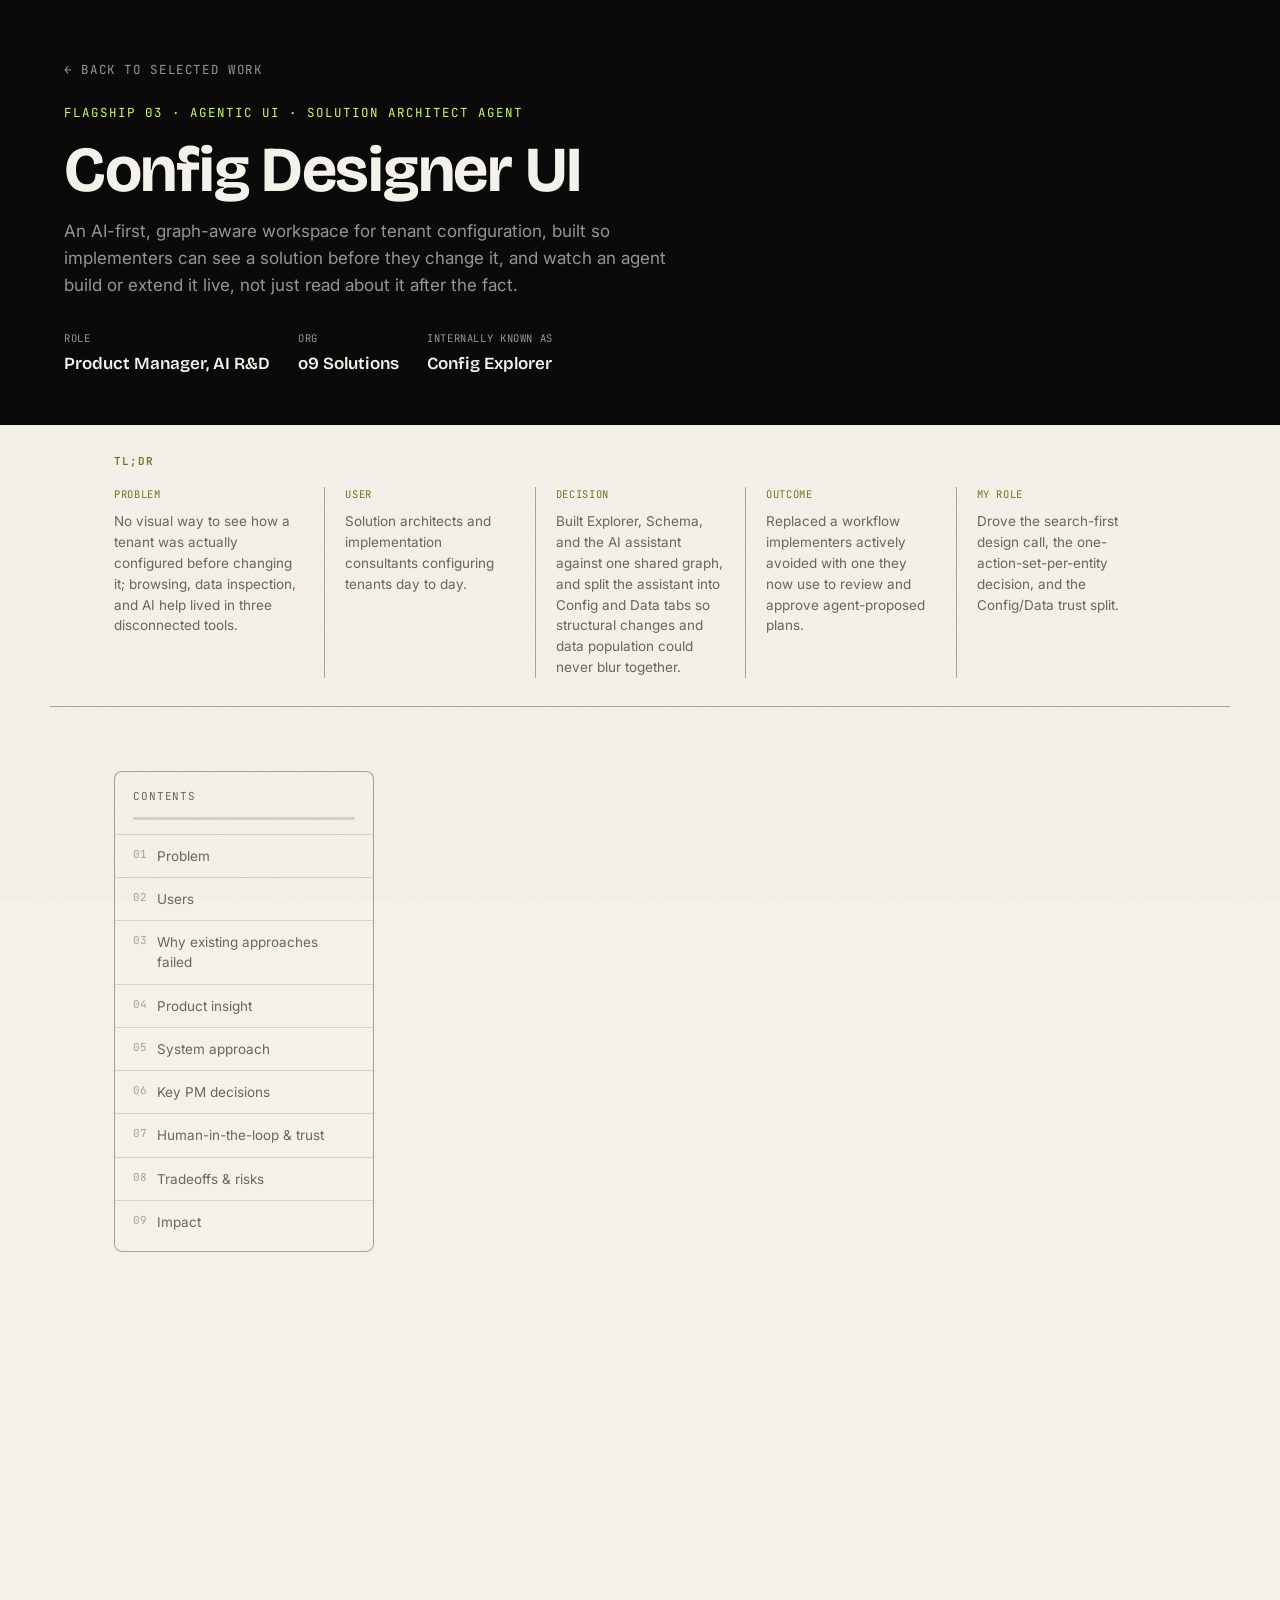
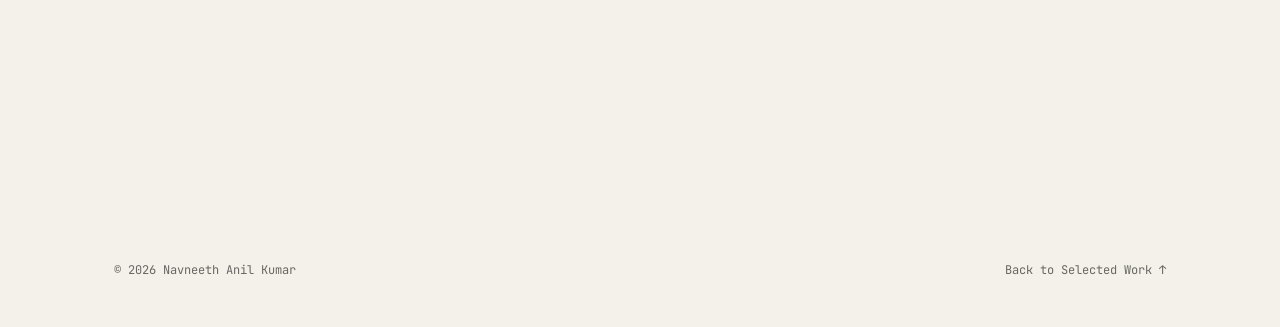
==== projects/config-designer-ui.html @ 221400c2 "Update website" ====
<!DOCTYPE html>
<html lang="en">
<head>
<meta charset="UTF-8" />
<meta name="viewport" content="width=device-width, initial-scale=1.0" />
<title>Config Designer UI — Case Study — Navneeth Anil Kumar</title>
<meta name="description" content="Case study: Config Designer UI (Config Explorer), o9 Solutions. An AI-first, graph-aware workspace for tenant configuration." />
<link rel="preconnect" href="https://fonts.googleapis.com">
<link rel="preconnect" href="https://fonts.gstatic.com" crossorigin>
<link href="https://fonts.googleapis.com/css2?family=Bricolage+Grotesque:opsz,wght@12..96,400;12..96,500;12..96,600;12..96,700;12..96,800&family=Inter:wght@400;500;600&family=JetBrains+Mono:wght@400;500&display=swap" rel="stylesheet">
<link rel="stylesheet" href="../styles.css?v=2" />
<link rel="stylesheet" href="case-study.css" />
</head>
<body>

<div class="grain"></div>
<div class="cursor-dot" id="cursorDot"></div>

<header class="doc-header">
  <div class="doc-header-inner">
    <a href="../index.html#projects" class="doc-back">&larr; Back to Selected Work</a>
    <p class="doc-eyebrow">Flagship 03 &middot; Agentic UI &middot; Solution Architect Agent</p>
    <h1 class="doc-title">Config Designer UI</h1>
    <p class="doc-subtitle">
      An AI-first, graph-aware workspace for tenant configuration, built so implementers can see a
      solution before they change it, and watch an agent build or extend it live, not just read
      about it after the fact.
    </p>
    <div class="doc-meta">
      <div><span>Role</span><strong>Product Manager, AI R&amp;D</strong></div>
      <div><span>Org</span><strong>o9 Solutions</strong></div>
      <div><span>Internally known as</span><strong>Config Explorer</strong></div>
    </div>
  </div>
</header>

<div class="doc-skim-wrap">
  <p class="doc-skim-label">TL;DR</p>
  <div class="doc-skim">
    <div class="doc-skim-item"><span>Problem</span><p>No visual way to see how a tenant was actually configured before changing it; browsing, data inspection, and AI help lived in three disconnected tools.</p></div>
    <div class="doc-skim-item"><span>User</span><p>Solution architects and implementation consultants configuring tenants day to day.</p></div>
    <div class="doc-skim-item"><span>Decision</span><p>Built Explorer, Schema, and the AI assistant against one shared graph, and split the assistant into Config and Data tabs so structural changes and data population could never blur together.</p></div>
    <div class="doc-skim-item"><span>Outcome</span><p>Replaced a workflow implementers actively avoided with one they now use to review and approve agent-proposed plans.</p></div>
    <div class="doc-skim-item"><span>My role</span><p>Drove the search-first design call, the one-action-set-per-entity decision, and the Config/Data trust split.</p></div>
  </div>
</div>

<div class="doc-layout">
  <aside class="doc-toc">
    <div class="doc-toc-head">Contents</div>
    <div class="doc-toc-progress"><div class="doc-toc-progress-bar"></div></div>
    <ol>
      <li><a href="#problem"><span class="doc-toc-num">01</span>Problem</a></li>
      <li><a href="#users"><span class="doc-toc-num">02</span>Users</a></li>
      <li><a href="#why-failed"><span class="doc-toc-num">03</span>Why existing approaches failed</a></li>
      <li><a href="#insight"><span class="doc-toc-num">04</span>Product insight</a></li>
      <li><a href="#system"><span class="doc-toc-num">05</span>System approach</a></li>
      <li><a href="#pm-decisions"><span class="doc-toc-num">06</span>Key PM decisions</a></li>
      <li><a href="#trust"><span class="doc-toc-num">07</span>Human-in-the-loop &amp; trust</a></li>
      <li><a href="#tradeoffs"><span class="doc-toc-num">08</span>Tradeoffs &amp; risks</a></li>
      <li><a href="#impact"><span class="doc-toc-num">09</span>Impact</a></li>
    </ol>
  </aside>

  <main class="doc-content">

    <section id="problem" class="doc-section reveal">
      <h2>Problem</h2>
      <p class="doc-dropcap">
        The legacy configuration UI was slow, click-heavy, and genuinely frustrating to use day to
        day, with no visual way to understand how a tenant was actually configured before changing
        it. Solution architects and implementation teams needed faster answers to basic questions:
        what entities already exist on this tenant, how are
        <span class="gloss" tabindex="0">dimensions<span class="gloss-tip">Categories used to slice and group data, e.g. product, location, or time.</span></span>
        and rules actually connected, and what data backs a given part of the model. Instead, they got
        a UI that made even those basic questions slow to answer.
      </p>
      <div class="doc-callout">
        <span class="doc-callout-label">Two jobs, one page</span>
        <p>Explore and understand an existing tenant configuration, or use agentic AI to extend it
          or seed a new solution path, without ever losing the configuration context you started from.</p>
      </div>
    </section>

    <section id="users" class="doc-section reveal">
      <h2>Users</h2>
      <p>
        Solution architects and implementation consultants who configure tenants day to day are the
        core users, alongside internal model builders and pre-sales teams seeding greenfield demo
        solutions. All of them were previously served by separate tools for browsing config,
        inspecting data, and prompting an AI assistant, with no shared context between the three.
      </p>
    </section>

    <section id="why-failed" class="doc-section reveal">
      <h2>Why existing approaches failed</h2>
      <p>
        Getting an answer meant piecing it together across separate tools: one screen to browse
        config, another to inspect the data behind it, and a completely disconnected chat interface
        if you wanted AI help, which meant re-describing by hand whatever you'd just found. None of
        those tools shared a data model, so nothing carried over between them, and every question
        about "how is this tenant actually set up" started from zero.
      </p>
    </section>

    <section id="insight" class="doc-section reveal">
      <h2>Product insight</h2>
      <p>
        Exploration and action don't need to be separate systems. The same graph that explains a
        tenant to a human is the same graph an agent needs in order to act on it, so instead of
        bolting an AI assistant onto an existing browsing UI, both were built against one shared
        graph-aware surface. Understanding a tenant and extending it became one continuous flow
        instead of two disconnected tools joined by copy-paste.
      </p>
    </section>

    <section id="system" class="doc-section reveal">
      <h2>System approach</h2>
      <h3>Explorer and Schema, one graph</h3>
      <p>
        The page splits into an <strong>Explorer</strong>, search-first, grouped by category, and a
        <strong>Schema</strong> view that renders the same information visually: a tenant config map
        with relationship lines instead of a flat list. Selecting anything in one updates the other,
        and drilling into any entity scopes the view down to it without losing the path back to the
        broader map.
      </p>
      <div class="doc-figure">
        <img src="../assets/config-explorer-2.png" alt="Config Explorer schema view showing a tenant's Dimensions, Plans, Graph Plans, Workspaces, and Computation entities as a connected graph." />
        <div class="doc-figure-caption">Schema view &mdash; a tenant's configuration as a connected graph, not a flat list.</div>
      </div>
      <h3>One action set, every node</h3>
      <p>
        Every entity in the graph exposes the same three actions, regardless of entity type:
        <strong>Traverse to</strong>, pivot to related entities without losing context;
        <strong>Add to Chat</strong>, hand the entity to the AI assistant as structured context; and
        <strong>View Data</strong>, inspect what backs the entity without leaving the page. The same
        action set scales to a multi-selection, so comparing several entities doesn't require a
        separate, heavier workflow.
      </p>
      <div class="doc-figure">
        <img src="../assets/config-explorer-3.png" alt="Config Explorer drilled into the Item dimension, showing its hierarchical attributes and relationships without losing the path back to Schema." />
        <div class="doc-figure-caption">Drilling into an entity, Item here, scopes the view without losing the path back to the broader map.</div>
      </div>
      <h3>Two assistants, one panel</h3>
      <div class="doc-metric-grid">
        <div class="doc-metric">
          <h4>Config tab</h4>
          <p>The o9 Solution Architect: designs, builds, and extends model structure, grounded in
            whatever entities were passed in via Add to Chat.</p>
        </div>
        <div class="doc-metric">
          <h4>Data tab</h4>
          <p>The o9 EKG Data Populator: populates data into an already-defined model, kept
            explicitly separate from structural changes.</p>
        </div>
      </div>
      <h3>Live, on the same canvas</h3>
      <p>
        As the assistant works, whatever it builds or proposes shows up as a live preview directly on
        the Explorer and Schema canvas the configurator is already looking at, not as a wall of text
        in a chat transcript they'd have to cross-reference by hand. The goal was a workspace that
        stays highly visual and easy to read even while an agent is actively changing it underneath,
        so a configurator can watch a build happen instead of waiting for a summary of it afterward.
      </p>
      <div class="doc-figure">
        <img src="../assets/config-explorer-1.png" alt="Config Explorer with the o9 Solution Architect panel open alongside the Item drill-down, showing contextual suggestions and an Ask o9 AI input." />
        <div class="doc-figure-caption">The o9 Solution Architect panel, open alongside whatever the configurator is already looking at, with contextual suggestions for what to build next.</div>
      </div>
    </section>

    <section id="pm-decisions" class="doc-section reveal">
      <h2>Key PM decisions</h2>
      <ul>
        <li><strong>Search-first, not browse-first.</strong> Implementers usually know roughly what they're looking for, so search is the default entry point and browsing the category tree is the fallback, not the other way around.</li>
        <li><strong>One identical action set across every entity type, deliberately not customized per type.</strong> A configurator has to learn the interaction model exactly once, then it holds everywhere, which matters more at scale than a slightly more tailored menu per entity.</li>
        <li><strong>A hard split between the Config and Data assistant tabs.</strong> Structural changes and data population are different classes of risk, so they're never allowed to share one ambiguous chat thread where it's unclear which kind of change a prompt is about to make.</li>
      </ul>
    </section>

    <section id="trust" class="doc-section reveal">
      <h2>Human-in-the-loop &amp; trust</h2>
      <p>
        Add to Chat inserts a visible, editable token into the composer rather than silently
        attaching context behind the scenes, so a user can see and correct exactly what the
        assistant is about to reason over before sending anything. View Data exists specifically so a
        user can verify what's actually behind an entity before deciding to act on it, rather than
        trusting a label alone.
      </p>
      <p>
        Empty states are treated as a trust question, not a cosmetic one: if a selected graph or
        entity has no data or no relationships to show, the page says so explicitly rather than
        rendering a blank canvas a user might mistake for a loading or broken state.
      </p>
    </section>

    <section id="tradeoffs" class="doc-section reveal">
      <h2>Tradeoffs &amp; risks</h2>
      <p>
        Multi-select on graph nodes currently lives behind a right-click context menu, which is
        discoverable for power users but easy to miss for a first-time configurator, and remains an
        open product question rather than a settled one: whether it needs a more obvious primary
        affordance. Similarly, an empty "View Data" result for a technically valid graph pair can
        still read as ambiguous to a new user, since "no rows" and "something's wrong" look similar
        at a glance, an area still being refined rather than fully solved.
      </p>
    </section>

    <section id="impact" class="doc-section reveal">
      <h2>Impact</h2>
      <p>
        Config Designer UI runs on the Solution Architect agent built as part of
        <strong>Config Model Extension</strong>, so the same reasoning that plans a build is what
        drives what the UI shows and explains. That replaces a workflow implementers actively
        avoided with one that's fast, transparent, and self-explanatory, and it doubles as a review
        surface for checking an agent-proposed plan before committing it to a tenant.
      </p>
    </section>

  </main>
</div>

<footer class="footer" style="max-width:1180px;margin:0 auto;padding:32px clamp(24px,5vw,72px) 48px;display:flex;justify-content:space-between;font-family:var(--mono);font-size:12px;color:var(--muted);">
  <p>&copy; 2026 Navneeth Anil Kumar</p>
  <a href="../index.html#projects">Back to Selected Work &uarr;</a>
</footer>

<script src="case-study.js?v=3"></script>
</body>
</html>
---- styles.css ----
/* ============ Tokens ============ */
:root{
  --ink: #111110;
  --paper: #f3f1ea;
  --paper-2: #eae7dc;
  --line: rgba(17,17,16,0.14);
  --line-strong: rgba(17,17,16,0.35);
  --muted: rgba(17,17,16,0.62);

  --void: #0a0a0a;
  --void-2: #161615;
  --void-text: #f5f3ec;
  --void-muted: rgba(245,243,236,0.6);
  --void-line: rgba(245,243,236,0.14);

  --accent: #cbff4d;
  --accent-dark: #6b7a1f;

  --display: "Bricolage Grotesque", "Helvetica Neue", Arial, sans-serif;
  --serif: var(--display);
  --sans: "Inter", "Helvetica Neue", Arial, sans-serif;
  --mono: "JetBrains Mono", ui-monospace, monospace;
  --maxw: 1180px;
  --pad: clamp(24px, 5vw, 72px);
}

*{ box-sizing:border-box; }
html{ scroll-behavior:smooth; }

body{
  margin:0;
  background:var(--paper);
  color:var(--ink);
  font-family:var(--sans);
  font-size:16px;
  line-height:1.5;
  -webkit-font-smoothing:antialiased;
  cursor:default;
  overflow-x:hidden;
}

img{ max-width:100%; display:block; }
a{ color:inherit; text-decoration:none; }
ul{ list-style:none; margin:0; padding:0; }
h1,h2,h3,h4{ margin:0; font-family:var(--display); font-weight:700; letter-spacing:-0.02em; }
p{ margin:0; }
em{ font-style:italic; }

/* ============ Texture ============ */
.grain{
  position:fixed; inset:0; z-index:999; pointer-events:none;
  opacity:0.05; mix-blend-mode:multiply;
  background-image:url("data:image/svg+xml;utf8,<svg xmlns='http://www.w3.org/2000/svg' width='120' height='120'><filter id='n'><feTurbulence type='fractalNoise' baseFrequency='0.9' numOctaves='2' stitchTiles='stitch'/></filter><rect width='100%25' height='100%25' filter='url(%23n)'/></svg>");
}

.cursor-dot{
  position:fixed; top:0; left:0; width:10px; height:10px; border-radius:50%;
  background:var(--ink); pointer-events:none; z-index:1000;
  transform:translate(-50%,-50%);
  transition:width .18s ease, height .18s ease, background .18s ease, opacity .18s ease;
  opacity:0;
}
.cursor-dot.active{ opacity:1; }
.cursor-dot.hover{ width:44px; height:44px; background:transparent; border:1.5px solid var(--ink); }

.scroll-progress{
  position:fixed; top:0; left:0; height:3px; background:var(--ink); z-index:998; width:0%;
  transition:width .08s linear;
}

@media (hover:none){ .cursor-dot{ display:none; } }

/* ============ Nav ============ */
.nav-wrap{
  position:sticky; top:0; z-index:100;
  background:rgba(10,10,10,0.72);
  backdrop-filter:blur(14px);
  border-bottom:1px solid var(--void-line);
}
.nav{
  max-width:var(--maxw); margin:0 auto; padding:18px var(--pad);
  display:flex; align-items:center; justify-content:space-between;
}
.nav-mark{
  font-family:var(--mono); font-weight:500; font-size:15px; letter-spacing:0.12em;
  color:var(--void-text);
}
.nav-links{ display:flex; gap:36px; }
.nav-links a{
  font-size:13px; letter-spacing:0.04em; text-transform:uppercase;
  display:flex; align-items:center; gap:8px;
  position:relative; padding:4px 0;
  color:var(--void-text);
}
.nav-links .idx{ font-family:var(--mono); color:var(--void-muted); font-size:11px; }
.nav-links a::after{
  content:""; position:absolute; left:0; bottom:0; width:0; height:1px; background:var(--accent);
  transition:width .25s ease;
}
.nav-links a:hover::after{ width:100%; }

.nav-toggle{
  display:none; flex-direction:column; gap:5px; background:none; border:none; cursor:pointer;
  padding:6px; position:relative; z-index:110;
}
.nav-toggle span{
  width:22px; height:2px; background:var(--void-text); display:block;
  transition:transform .3s cubic-bezier(.16,1,.3,1), opacity .2s ease;
}
.nav-toggle[aria-expanded="true"] span:nth-child(1){ transform:translateY(7px) rotate(45deg); }
.nav-toggle[aria-expanded="true"] span:nth-child(2){ opacity:0; }
.nav-toggle[aria-expanded="true"] span:nth-child(3){ transform:translateY(-7px) rotate(-45deg); }

/* ============ Hero ============ */
.hero-wrap{ background:var(--void); }
.hero{
  position:relative; max-width:var(--maxw); margin:0 auto;
  padding:96px var(--pad) 80px;
  min-height:92vh;
  display:grid; grid-template-columns:1.4fr 0.8fr; align-items:center; gap:40px;
  overflow:hidden;
  color:var(--void-text);
}
.hero-bg-text{
  position:absolute; top:-4vw; left:50%; transform:translateX(-50%);
  font-family:var(--display); font-size:min(24vw,340px); font-weight:800;
  color:transparent; -webkit-text-stroke:1px var(--void-line);
  white-space:nowrap; z-index:0; pointer-events:none; user-select:none;
}
.hero-inner{ position:relative; z-index:1; }
.eyebrow{
  display:flex; align-items:center; gap:10px;
  font-family:var(--mono); font-size:13px; letter-spacing:0.05em;
  text-transform:uppercase; color:var(--void-muted); margin-bottom:28px;
}
.eyebrow .dot{ width:7px; height:7px; border-radius:50%; background:var(--accent); animation:pulse 2s ease-in-out infinite; }
@keyframes pulse{ 0%,100%{ opacity:1; } 50%{ opacity:0.25; } }

.hero-name{
  font-size:clamp(56px, 9.5vw, 152px); line-height:0.92; font-weight:800; letter-spacing:-0.03em;
}
.hero-name.reveal{ opacity:1; transform:none; filter:none; transition:none; }
.hero-name .line{
  display:inline-block; opacity:0; transform:translateY(48px);
  transition:opacity .8s cubic-bezier(.16,1,.3,1), transform .8s cubic-bezier(.16,1,.3,1);
}
.hero-name.in .line{ opacity:1; transform:translateY(0); }
.hero-name .line.outline{ transition-delay:.14s; }
.hero-name .outline{
  color:transparent; -webkit-text-stroke:1.5px var(--accent);
  font-style:normal; font-weight:700;
}
.hero-position{
  max-width:560px; margin-top:28px; font-size:22px; line-height:1.4; font-weight:600;
  color:var(--void-text); font-family:var(--display);
}
.hero-position strong{ color:var(--accent); font-weight:800; }
.hero-meta{
  max-width:520px; margin-top:14px; font-size:14px; font-family:var(--mono);
  color:var(--void-muted); letter-spacing:0.01em;
}
.hero-sub{
  max-width:520px; margin-top:20px; font-size:17px; line-height:1.6; color:var(--void-muted);
}
.hero-actions{ display:flex; gap:16px; margin-top:44px; flex-wrap:wrap; }

.btn{
  display:inline-flex; align-items:center; gap:10px;
  padding:14px 26px; font-size:14px; font-weight:500; letter-spacing:0.02em;
  border-radius:999px; border:1px solid var(--void-text); transition:all .25s ease;
}
.btn-solid{ background:var(--accent); color:var(--void); border-color:var(--accent); }
.btn-solid:hover{ background:transparent; color:var(--accent); }
.btn-outline{ color:var(--void-text); }
.btn-outline:hover{ background:var(--void-text); color:var(--void); }
.btn .arrow{ transition:transform .25s ease; }
.btn:hover .arrow{ transform:translateX(4px); }

.hero-photo{ position:relative; z-index:1; justify-self:end; }
.hero-photo-frame{
  width:min(280px, 100%); aspect-ratio:4/5; overflow:hidden;
  border:1px solid var(--void-text); border-radius:4px;
  filter:grayscale(1) contrast(1.05);
  box-shadow:14px 14px 0 var(--accent);
}
.hero-photo-frame img{ width:100%; height:100%; object-fit:cover; }
.hero-photo-tag{
  display:block; margin-top:20px; font-family:var(--mono); font-size:12px;
  letter-spacing:0.05em; color:var(--void-muted); text-align:right;
}

.scroll-cue{
  position:absolute; bottom:8px; left:var(--pad);
  display:flex; align-items:center; gap:12px;
  font-family:var(--mono); font-size:11px; letter-spacing:0.08em; text-transform:uppercase; color:var(--void-muted);
}
.scroll-cue-line{ width:1px; height:40px; background:var(--void-line); position:relative; overflow:hidden; }
.scroll-cue-line::after{
  content:""; position:absolute; top:-100%; left:0; width:100%; height:100%; background:var(--accent);
  animation:scrollcue 1.8s ease-in-out infinite;
}
@keyframes scrollcue{ 0%{ top:-100%; } 60%,100%{ top:100%; } }

/* ============ AI PM summary ============ */
.pm-summary{ background:var(--void); border-top:1px solid var(--void-line); }
.pm-summary-grid{
  max-width:var(--maxw); margin:0 auto; padding:36px var(--pad);
  display:grid; grid-template-columns:repeat(3,1fr); gap:32px;
}
.pm-summary-item{ display:flex; flex-direction:column; gap:6px; }
.pm-summary-label{
  font-family:var(--mono); font-size:11px; text-transform:uppercase; letter-spacing:0.08em; color:var(--accent);
}
.pm-summary-item p{ color:var(--void-text); font-size:15px; line-height:1.5; font-weight:500; }

/* ============ Selected wins ============ */
.wins{ background:var(--void); border-top:1px solid var(--void-line); }
.wins-list{
  max-width:var(--maxw); margin:0 auto; padding:0 var(--pad) 40px;
  display:flex; flex-wrap:wrap; gap:14px;
}
.wins-list li{
  flex:1 1 260px; font-size:14px; line-height:1.55; color:var(--void-muted);
  padding:16px 18px; border:1px solid var(--void-line); border-radius:8px;
}
.wins-list strong{ display:block; color:var(--void-text); font-size:15px; margin-bottom:4px; }

/* ============ Marquee ============ */
.marquee{
  border-top:1px solid var(--accent); border-bottom:1px solid var(--accent);
  background:var(--void); color:var(--void-text); overflow:hidden; padding:16px 0;
}
.marquee-track{
  display:flex; gap:20px; white-space:nowrap; width:max-content;
  font-family:var(--mono); font-size:14px; letter-spacing:0.04em; text-transform:uppercase;
  animation:marquee 28s linear infinite;
}
.marquee-track span{ opacity:0.9; }
.marquee-track span:nth-child(2n){ color:var(--accent); opacity:1; }
@keyframes marquee{ from{ transform:translateX(0); } to{ transform:translateX(-50%); } }

/* ============ Sections (generic) ============ */
.section{ max-width:var(--maxw); margin:0 auto; padding:140px var(--pad); }
.section-head{ margin-bottom:64px; }
.section-num{
  display:inline-block; font-family:var(--mono); font-size:13px; color:var(--muted);
  border:1px solid var(--line-strong); border-radius:999px; padding:4px 12px; margin-bottom:18px;
}
.section-num::before{ content:"/// "; color:var(--accent-dark); }
.section-head h2{ font-size:clamp(42px,6.2vw,84px); line-height:0.98; }
.section-intro{ margin-top:20px; max-width:640px; font-size:18px; color:var(--muted); }

/* ============ About ============ */
.about-grid{ display:grid; grid-template-columns:0.9fr 1.1fr; gap:56px; }
.about-lead{ font-family:var(--serif); font-size:clamp(24px,2.6vw,34px); line-height:1.35; }
.about-body p{ margin-bottom:24px; color:var(--muted); font-size:16.5px; line-height:1.75; }
.about-body p:last-child{ margin-bottom:0; }
.about-body strong{ color:var(--ink); }
.about-subhead{
  font-family:var(--mono); font-size:12px; text-transform:uppercase; letter-spacing:0.06em;
  color:var(--accent-dark); margin-bottom:10px; font-weight:500;
}

/* ============ How I work ============ */
.how-list{ display:grid; grid-template-columns:repeat(5,1fr); gap:20px; counter-reset:none; }
.how-list li{
  border:1px solid var(--line-strong); border-radius:8px; padding:24px 20px;
  display:flex; flex-direction:column; gap:10px;
}
.how-num{ font-family:var(--display); font-size:28px; font-weight:800; color:var(--accent-dark); }
.how-list h4{ font-size:16px; }
.how-list p{ font-size:13.5px; line-height:1.6; color:var(--muted); }

/* ============ Timeline ============ */
.timeline{ position:relative; }
.timeline::before{
  content:""; position:absolute; left:9px; top:10px; bottom:10px; width:1px; background:var(--line-strong);
}
.tl-item{ position:relative; padding-left:52px; margin-bottom:56px; }
.tl-item:last-child{ margin-bottom:0; }
.tl-marker{ position:absolute; left:0; top:6px; width:20px; height:20px; display:flex; align-items:center; justify-content:center; }
.tl-dot{ width:11px; height:11px; border-radius:50%; background:var(--paper); border:2px solid var(--ink); }
.tl-featured .tl-dot{ background:var(--ink); }
.tl-top{ display:flex; align-items:baseline; justify-content:space-between; flex-wrap:wrap; gap:8px; }
.tl-top h3{ font-size:24px; }
.tl-date{ font-family:var(--mono); font-size:12.5px; color:var(--muted); letter-spacing:0.03em; }
.tl-org{ font-size:14px; color:var(--muted); margin-top:4px; font-weight:500; }
.tl-desc{ margin-top:14px; color:var(--muted); font-size:15.5px; line-height:1.7; max-width:640px; }
.tl-desc a{ text-decoration:underline; text-underline-offset:3px; color:var(--ink); }
.tl-tags{ display:flex; flex-wrap:wrap; gap:8px; margin-top:16px; }
.tl-tags li{
  font-family:var(--mono); font-size:11.5px; padding:5px 10px; border:1px solid var(--line-strong);
  border-radius:999px; color:var(--muted);
}

/* Featured case card inside timeline */
.case-card{
  margin-top:28px; background:var(--void); color:var(--void-text);
  border-radius:6px; padding:32px clamp(20px,3vw,40px);
  border:1px solid var(--void-line);
}
.case-card-head{ margin-bottom:24px; }
.case-tag{
  font-family:var(--mono); font-size:11px; text-transform:uppercase; letter-spacing:0.08em;
  color:var(--accent);
}
.case-card-head h4{ color:var(--void-text); font-size:24px; margin-top:8px; }
.case-stats{ display:flex; gap:clamp(24px,4vw,56px); flex-wrap:wrap; margin-bottom:28px; padding-bottom:28px; border-bottom:1px solid var(--void-line); }
.stat{ display:flex; flex-direction:column; gap:4px; }
.stat-num{ font-family:var(--display); font-size:36px; font-weight:700; color:var(--accent); }
.stat-label{ font-family:var(--mono); font-size:11px; color:var(--void-muted); text-transform:uppercase; letter-spacing:0.03em; }
.case-list{ display:flex; flex-direction:column; gap:14px; }
.case-list li{
  position:relative; padding-left:20px; font-size:15px; line-height:1.65; color:rgba(245,243,236,0.88);
}
.case-list li::before{ content:"→"; position:absolute; left:0; color:var(--accent); }
.case-note{ font-size:15px; line-height:1.65; color:rgba(245,243,236,0.85); }

/* ============ Projects ============ */
.project{
  display:grid; grid-template-columns:140px 1fr; gap:24px;
  padding:56px 0; border-top:1px solid var(--line);
}
.project:last-of-type{ border-bottom:1px solid var(--line); }
.project-index{ font-family:var(--display); font-size:72px; color:var(--line-strong); font-weight:700; letter-spacing:-0.03em; }
.project-heading h3{ font-size:clamp(30px,3.6vw,44px); display:flex; flex-wrap:wrap; gap:10px; align-items:baseline; }
.project-heading h3 a{ transition:color .2s ease; }
.project-heading h3 a:hover{ color:var(--accent-dark); }
.project-read-more{
  display:inline-flex; align-items:center; gap:8px; margin-top:28px;
  font-family:var(--mono); font-size:13px; color:var(--accent-dark); transition:gap .2s ease;
}
.project-read-more:hover{ gap:12px; }
.project-heading .mono{ font-family:var(--mono); font-size:15px; font-weight:400; color:var(--muted); }
.project-role{ font-family:var(--mono); font-size:12.5px; color:var(--muted); text-transform:uppercase; letter-spacing:0.04em; }
.project-meta-row{ display:flex; align-items:center; gap:14px; flex-wrap:wrap; margin-top:8px; }
.status-pill{
  font-family:var(--mono); font-size:10.5px; text-transform:uppercase; letter-spacing:0.05em;
  padding:3px 10px; border-radius:999px; border:1px solid currentColor;
}
.status-pill.status-live{ color:var(--accent-dark); }
.status-pill.status-build{ color:var(--muted); }
.status-pill.status-prototype{ color:var(--muted); }
.status-pill.status-internal{ color:var(--accent-dark); }
.project-summary{ font-size:16px; line-height:1.7; color:var(--muted); margin-top:24px; max-width:640px; }
.project-summary strong{ color:var(--ink); }
.project > .project-main > .card-why{ margin-top:14px; max-width:640px; }
.project-layers{ margin-top:24px; display:flex; flex-direction:column; gap:12px; max-width:680px; }
.layer-row{ display:flex; gap:14px; align-items:baseline; }
.layer-label{
  flex:0 0 auto; font-family:var(--mono); font-size:10.5px; text-transform:uppercase; letter-spacing:0.06em;
  padding:3px 9px; border-radius:999px; margin-top:2px;
}
.layer-label.layer-system{ background:var(--ink); color:var(--paper); }
.layer-label.layer-product{ background:var(--accent); color:var(--void); }
.layer-row p{ font-size:15px; line-height:1.6; color:var(--muted); }
.supporting-heading{
  font-family:var(--mono); font-size:13px; text-transform:uppercase; letter-spacing:0.06em;
  color:var(--muted); margin:64px 0 0; padding-top:40px; border-top:1px solid var(--line);
}
/* Inline jargon glosses */
.gloss{
  position:relative; border-bottom:1px dotted var(--line-strong); cursor:help;
}
.gloss .gloss-tip{
  position:absolute; bottom:calc(100% + 8px); left:50%; transform:translateX(-50%) translateY(4px);
  background:var(--ink); color:var(--paper); font-family:var(--sans); font-size:12.5px; line-height:1.4;
  padding:8px 12px; border-radius:6px; white-space:nowrap; max-width:260px; white-space:normal;
  width:max-content; max-width:240px;
  opacity:0; pointer-events:none; transition:opacity .18s ease, transform .18s ease; z-index:20;
}
.gloss .gloss-tip::after{
  content:""; position:absolute; top:100%; left:50%; transform:translateX(-50%);
  border:5px solid transparent; border-top-color:var(--ink);
}
.gloss:hover .gloss-tip, .gloss:focus .gloss-tip{ opacity:1; transform:translateX(-50%) translateY(0); }
.case-card .gloss{ border-bottom-color:var(--void-line); }
.case-card .gloss .gloss-tip{ background:var(--accent); color:var(--void); }
.case-card .gloss .gloss-tip::after{ border-top-color:var(--accent); }
.project-tags{ display:flex; flex-wrap:wrap; gap:8px; margin-top:24px; }
.project-tags li{
  font-family:var(--mono); font-size:11px; padding:5px 11px; background:var(--ink); color:var(--paper);
  border-radius:999px;
}

.project-grid{
  display:grid; grid-template-columns:repeat(2,1fr); gap:1px; background:var(--line);
  margin-top:24px; border:1px solid var(--line);
}
.project-card{
  background:var(--paper); padding:36px; transition:background .25s ease;
  display:flex; flex-direction:column; gap:12px;
}
.project-card:hover{ background:var(--paper-2); }
.card-index{ font-family:var(--mono); font-size:12px; color:var(--accent-dark); }
.project-card h4{ font-size:22px; }
.card-why{ font-size:13px; line-height:1.6; color:var(--muted); font-style:italic; border-left:2px solid var(--accent-dark); padding-left:12px; }
.project-card p{ font-size:14.5px; line-height:1.65; color:var(--muted); }
.card-tags{ display:flex; gap:8px; margin-top:auto; padding-top:8px; }
.card-tags li{ font-family:var(--mono); font-size:11px; color:var(--muted); border:1px solid var(--line-strong); padding:4px 9px; border-radius:999px; }
.card-read-more{
  font-family:var(--mono); font-size:12px; color:var(--accent-dark); margin-top:16px;
  display:inline-flex; align-items:center; gap:6px; transition:gap .2s ease;
}
.project-card:hover .card-read-more{ gap:10px; }

/* ============ Education ============ */
.edu-card{
  display:flex; justify-content:space-between; align-items:flex-end; flex-wrap:wrap; gap:20px;
  padding:40px clamp(20px,3vw,44px); border:1px solid var(--ink); border-radius:6px;
}
.edu-main h3{ font-size:clamp(22px,2.6vw,30px); max-width:560px; }
.edu-degree{ display:block; margin-top:10px; color:var(--muted); font-size:15px; }
.edu-meta .mono{ font-family:var(--mono); font-size:12px; letter-spacing:0.06em; color:var(--muted); text-transform:uppercase; }

/* ============ Contact ============ */
.contact{ background:var(--void); color:var(--void-text); border-radius:0; }
.contact-inner{ max-width:720px; }
.contact .section-num{ border-color:var(--void-line); color:var(--void-muted); }
.contact .section-num::before{ color:var(--accent); }
.contact h2{ color:var(--void-text); font-size:clamp(48px,7.5vw,96px); margin-top:20px; }
.dot-accent{ color:var(--accent); }
.contact p{ margin-top:20px; color:var(--void-muted); font-size:18px; max-width:480px; }
.contact-links{ display:flex; flex-direction:column; gap:1px; margin-top:48px; background:var(--void-line); }
.contact-link{
  display:flex; justify-content:space-between; align-items:center; padding:22px 0;
  background:var(--void);
}
.contact-link span{ font-family:var(--mono); font-size:12px; color:var(--void-muted); text-transform:uppercase; letter-spacing:0.06em; }
.contact-link strong{ font-family:var(--display); font-size:clamp(20px,2.6vw,30px); font-weight:600; transition:transform .25s ease, color .25s ease; display:inline-block; }
.contact-link:hover strong{ transform:translateX(8px); color:var(--accent); }

/* ============ Footer ============ */
.footer{
  max-width:var(--maxw); margin:0 auto; padding:32px var(--pad) 48px;
  display:flex; justify-content:space-between; align-items:center;
  font-family:var(--mono); font-size:12px; color:var(--muted);
}

/* ============ Reveal animation ============ */
.reveal{
  opacity:0; transform:translateY(28px) scale(0.985); filter:blur(4px);
  transition:opacity .8s cubic-bezier(.16,1,.3,1), transform .8s cubic-bezier(.16,1,.3,1), filter .8s ease;
}
.reveal.in{ opacity:1; transform:translateY(0) scale(1); filter:blur(0); }

/* ============ Responsive ============ */
@media (max-width:960px){
  .hero{ grid-template-columns:1fr; padding-top:120px; }
  .hero-photo{ justify-self:start; order:-1; margin-bottom:12px; }
  .hero-photo-frame{ width:180px; box-shadow:8px 8px 0 var(--ink); }
  .about-grid{ grid-template-columns:1fr; gap:32px; }
  .pm-summary-grid{ grid-template-columns:1fr; gap:20px; }
  .how-list{ grid-template-columns:repeat(2,1fr); }
  .project{ grid-template-columns:1fr; }
  .project-index{ font-size:36px; }
  .project-copy{ grid-template-columns:1fr; gap:20px; }
  .project-grid{ grid-template-columns:1fr; }
  .case-stats{ gap:28px; }
}

@media (max-width:720px){
  .nav-links{
    position:fixed; inset:0; width:100%; height:100dvh; background:var(--void);
    flex-direction:column; justify-content:center; padding:32px var(--pad); gap:8px; z-index:95;
    opacity:0; visibility:hidden; transform:translateY(-12px);
    transition:opacity .3s cubic-bezier(.16,1,.3,1), transform .3s cubic-bezier(.16,1,.3,1), visibility 0s linear .3s;
  }
  .nav-links.open{
    opacity:1; visibility:visible; transform:translateY(0);
    transition:opacity .3s cubic-bezier(.16,1,.3,1), transform .3s cubic-bezier(.16,1,.3,1), visibility 0s linear 0s;
  }
  .nav-links li{
    border-bottom:1px solid var(--void-line); padding-bottom:8px;
    opacity:0; transform:translateY(10px); transition:opacity .35s ease, transform .35s ease;
  }
  .nav-links.open li{ opacity:1; transform:translateY(0); }
  .nav-links.open li:nth-child(1){ transition-delay:.08s; }
  .nav-links.open li:nth-child(2){ transition-delay:.12s; }
  .nav-links.open li:nth-child(3){ transition-delay:.16s; }
  .nav-links.open li:nth-child(4){ transition-delay:.2s; }
  .nav-links.open li:nth-child(5){ transition-delay:.24s; }
  .nav-links.open li:nth-child(6){ transition-delay:.28s; }
  .nav-links a{ font-size:22px; padding:12px 0; }
  .nav-toggle{ display:flex; }
  body.nav-open{ overflow:hidden; }
  .scroll-cue{ display:none; }
  .hero-bg-text{ display:none; }
  .how-list{ grid-template-columns:1fr; }
}
---- projects/case-study.css ----
/* Case-study detail page: sticky scrollspy TOC + long-form reading layout */

.doc-header{
  background:var(--void); color:var(--void-text); padding:56px var(--pad) 48px;
}
.doc-header-inner{ max-width:var(--maxw); margin:0 auto; }
.doc-back{
  display:inline-flex; align-items:center; gap:8px; font-family:var(--mono); font-size:12.5px;
  color:var(--void-muted); text-transform:uppercase; letter-spacing:0.05em; margin-bottom:24px;
}
.doc-back:hover{ color:var(--accent); }
.doc-eyebrow{
  font-family:var(--mono); font-size:12.5px; color:var(--accent); text-transform:uppercase;
  letter-spacing:0.08em; margin-bottom:14px;
}
.doc-title{ font-size:clamp(36px,5.5vw,64px); line-height:1.02; color:var(--void-text); }
.doc-subtitle{ margin-top:16px; max-width:640px; font-size:17px; line-height:1.6; color:var(--void-muted); }
.doc-meta{ display:flex; flex-wrap:wrap; gap:28px; margin-top:32px; }
.doc-meta div{ display:flex; flex-direction:column; gap:4px; }
.doc-meta span{ font-family:var(--mono); font-size:10.5px; color:var(--void-muted); text-transform:uppercase; letter-spacing:0.06em; }
.doc-meta strong{ font-family:var(--display); font-size:17px; color:var(--void-text); font-weight:600; }

.doc-skim-wrap{
  max-width:var(--maxw); margin:0 auto; padding:28px var(--pad);
  border-bottom:1px solid var(--line-strong);
}
.doc-skim-label{
  font-family:var(--mono); font-size:11px; color:var(--accent-dark); font-weight:600;
  text-transform:uppercase; letter-spacing:0.08em; margin-bottom:18px;
}
.doc-skim{ display:grid; grid-template-columns:repeat(5,1fr); gap:0; }
.doc-skim-item{ padding:0 20px; border-left:1px solid var(--line-strong); }
.doc-skim-item:first-child{ padding-left:0; border-left:none; }
.doc-skim-item span{
  display:block; font-family:var(--mono); font-size:10.5px; color:var(--accent-dark);
  text-transform:uppercase; letter-spacing:0.06em; margin-bottom:8px;
}
.doc-skim-item p{ font-size:13.5px; line-height:1.55; color:var(--muted); margin:0; }

.doc-layout{
  max-width:var(--maxw); margin:0 auto; padding:64px var(--pad) 120px;
  display:grid; grid-template-columns:260px 1fr; gap:64px; align-items:start;
}

.doc-toc{
  position:sticky; top:96px;
  border:1px solid var(--line-strong); border-radius:8px; background:var(--paper);
  overflow:hidden;
}
.doc-toc-head{
  font-family:var(--mono); font-size:11px; text-transform:uppercase; letter-spacing:0.08em;
  color:var(--muted); padding:16px 18px 12px;
}
.doc-toc-progress{ height:3px; background:var(--line); margin:0 18px 14px; border-radius:99px; overflow:hidden; }
.doc-toc-progress-bar{ height:100%; width:0%; background:var(--accent-dark); transition:width .1s linear; }
.doc-toc ol{ list-style:none; margin:0; padding:0 0 8px; }
.doc-toc li{ border-top:1px solid var(--line); }
.doc-toc a{
  display:flex; gap:10px; padding:11px 18px; font-size:13.5px; color:var(--muted);
  transition:background .15s ease, color .15s ease;
}
.doc-toc a .doc-toc-num{ font-family:var(--mono); font-size:11px; color:var(--line-strong); flex-shrink:0; }
.doc-toc a:hover{ background:var(--paper-2); color:var(--ink); }
.doc-toc li.active a{ background:var(--ink); color:var(--paper); }
.doc-toc li.active a .doc-toc-num{ color:var(--accent); }

.doc-content{ max-width:720px; }
.doc-section{ padding-bottom:72px; margin-bottom:72px; border-bottom:1px solid var(--line); }
.doc-section:last-child{ border-bottom:none; margin-bottom:0; padding-bottom:0; }
.doc-section h2{ font-size:clamp(26px,3vw,36px); margin-bottom:24px; scroll-margin-top:100px; }
.doc-section h3{ font-size:19px; margin:32px 0 12px; }
.doc-section p{ font-size:16px; line-height:1.75; color:var(--muted); margin-bottom:18px; }
.doc-section p:last-child{ margin-bottom:0; }
.doc-section strong{ color:var(--ink); }
.doc-section ul, .doc-section ol.doc-list{ margin:0 0 18px; padding-left:22px; }
.doc-section ul li, .doc-section ol.doc-list li{ font-size:16px; line-height:1.7; color:var(--muted); margin-bottom:8px; }
.doc-section ol.doc-list{ list-style:decimal; }
.doc-section ul{ list-style:disc; }

.doc-dropcap::first-letter{
  font-family:var(--display); font-weight:800; font-size:76px; float:left; line-height:0.8;
  padding:8px 10px 0 0; color:var(--accent-dark);
}

.doc-callout{
  background:var(--ink); color:var(--paper); border-radius:8px; padding:32px clamp(20px,3vw,40px);
  margin:36px 0;
}
.doc-callout p{ color:var(--void-text); font-size:19px; line-height:1.5; font-weight:600; font-family:var(--display); margin:0; }
.doc-callout .doc-callout-label{
  display:block; font-family:var(--mono); font-size:11px; color:var(--accent); text-transform:uppercase;
  letter-spacing:0.08em; margin-bottom:12px; font-weight:400;
}

.doc-figure{ margin:32px 0; border:1px solid var(--line-strong); border-radius:8px; overflow:hidden; background:var(--paper-2); }
.doc-figure img{ width:100%; display:block; }
.doc-figure-caption{
  font-family:var(--mono); font-size:12px; color:var(--muted); padding:12px 18px;
  border-top:1px solid var(--line-strong); background:var(--paper);
}

.doc-metric-grid{ display:grid; grid-template-columns:repeat(2,1fr); gap:16px; margin:28px 0; }
.doc-metric{ border:1px solid var(--line-strong); border-radius:8px; padding:20px; }
.doc-metric h4{ font-size:15px; margin-bottom:8px; }
.doc-metric p{ font-size:14px; margin:0; }

.doc-compare-wrap{ overflow-x:auto; margin:28px 0; border:1px solid var(--line-strong); border-radius:8px; }
.doc-compare{ width:100%; border-collapse:collapse; min-width:640px; }
.doc-compare th, .doc-compare td{ text-align:left; padding:14px 16px; font-size:13.5px; line-height:1.55; vertical-align:top; border-bottom:1px solid var(--line); }
.doc-compare th{
  font-family:var(--mono); font-size:11px; text-transform:uppercase; letter-spacing:0.05em;
  color:var(--muted); background:var(--paper-2); white-space:nowrap;
}
.doc-compare td{ color:var(--muted); }
.doc-compare tr:last-child td{ border-bottom:none; }
.doc-compare tr.doc-compare-winner td{ background:rgba(203,255,77,0.14); color:var(--ink); }
.doc-compare tr.doc-compare-winner td:first-child{ font-weight:700; color:var(--ink); position:relative; }
.doc-compare-pill{
  display:inline-block; font-family:var(--mono); font-size:10px; text-transform:uppercase; letter-spacing:0.05em;
  background:var(--accent-dark); color:var(--paper); padding:2px 8px; border-radius:999px; margin-left:8px;
}

/* .case-stats/.stat is themed for dark backgrounds (--void-muted labels) elsewhere on the
   site; override for use inside the light-background doc-section content column. */
.doc-section .case-stats{ border-bottom-color:var(--line-strong); }
.doc-section .stat-num{ color:var(--accent-dark); }
.doc-section .stat-label{ color:var(--muted); }

.doc-tool-card{ border:1px solid var(--line-strong); border-radius:8px; padding:24px; margin-bottom:16px; }
.doc-tool-card h4{ font-size:16px; margin-bottom:8px; display:flex; align-items:center; gap:10px; }
.doc-tool-card h4 .doc-tool-num{ font-family:var(--mono); font-size:11px; color:var(--accent-dark); border:1px solid var(--accent-dark); border-radius:999px; padding:2px 8px; }
.doc-tool-card p{ font-size:14.5px; }
.doc-tool-card .doc-example{
  margin-top:12px; padding:12px 14px; background:var(--paper-2); border-radius:6px;
  font-family:var(--mono); font-size:12.5px; color:var(--ink); line-height:1.6;
}

@media (max-width:900px){
  .doc-layout{ grid-template-columns:1fr; }
  .doc-toc{ position:static; }
  .doc-metric-grid{ grid-template-columns:1fr; }
  .doc-skim{ grid-template-columns:1fr; gap:20px; }
  .doc-skim-item{ border-left:none; padding-left:0; border-top:1px solid var(--line-strong); padding-top:16px; }
  .doc-skim-item:first-child{ border-top:none; padding-top:0; }
}
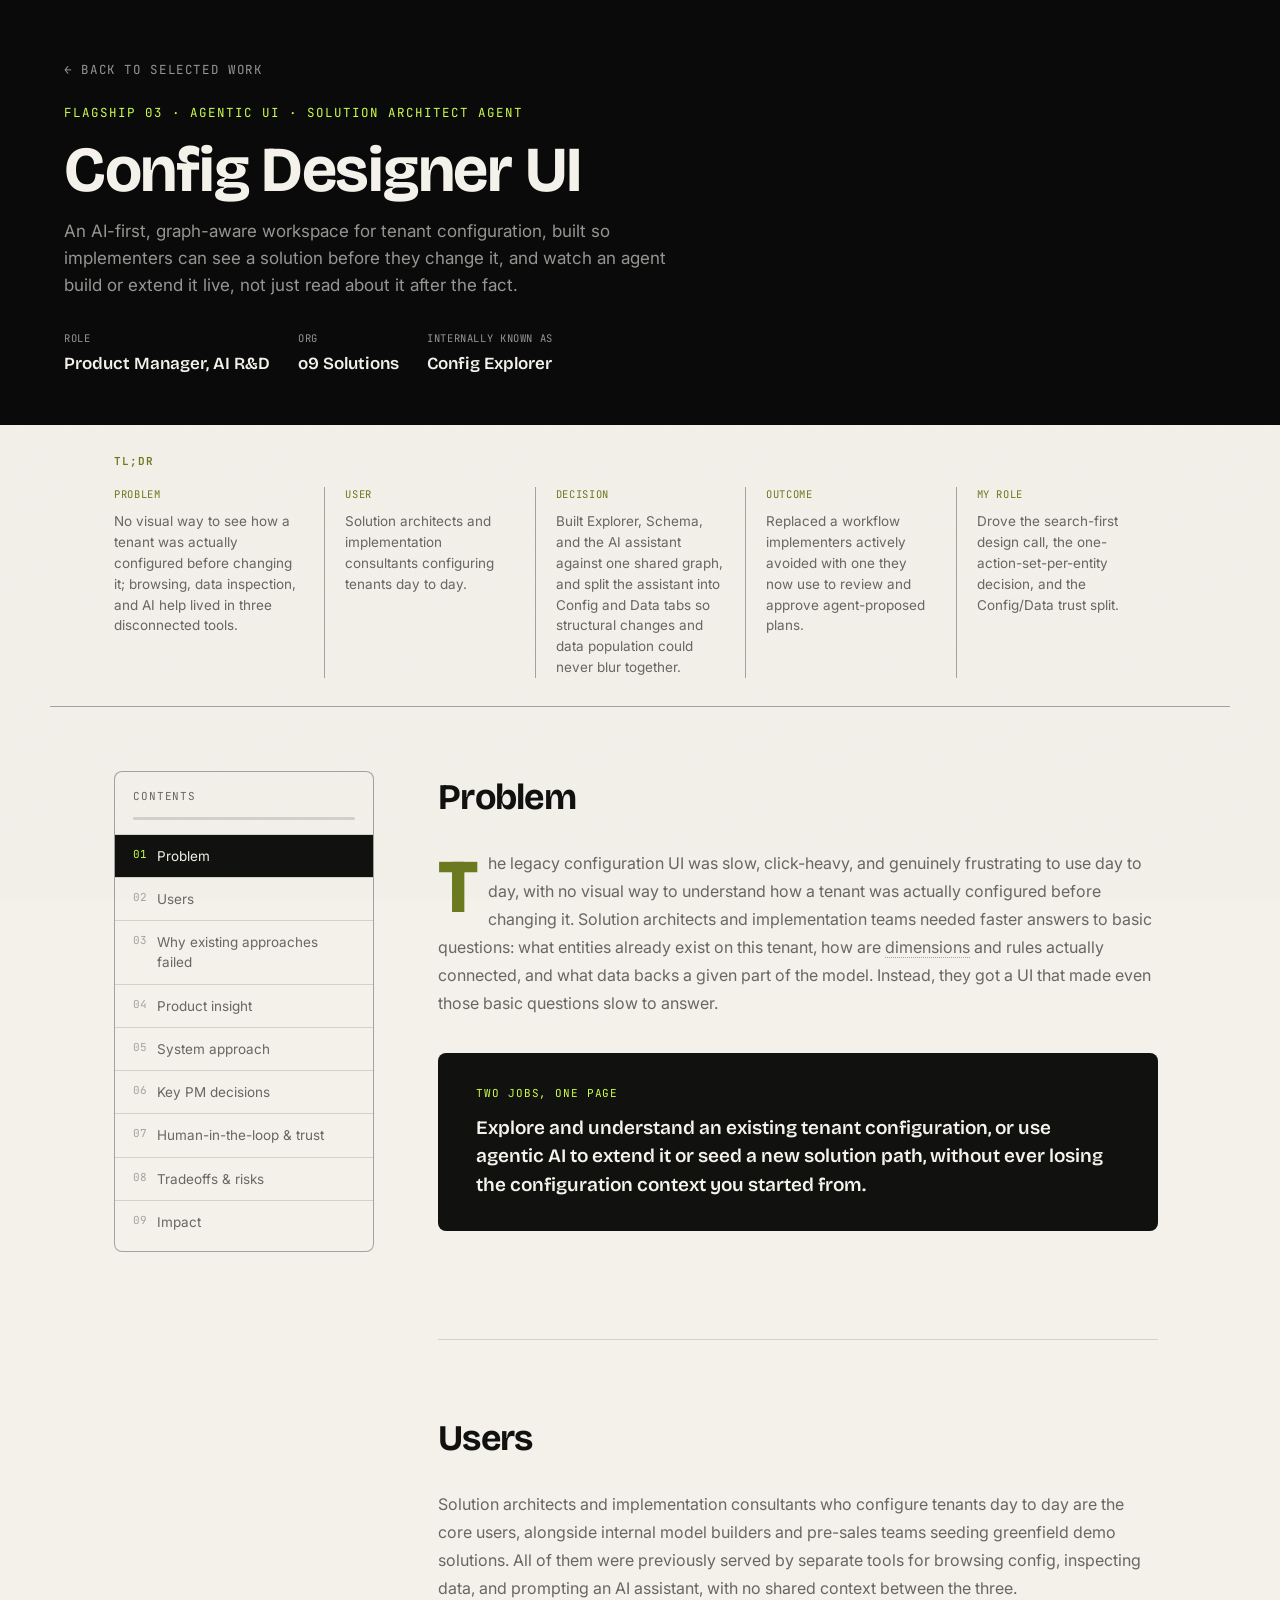
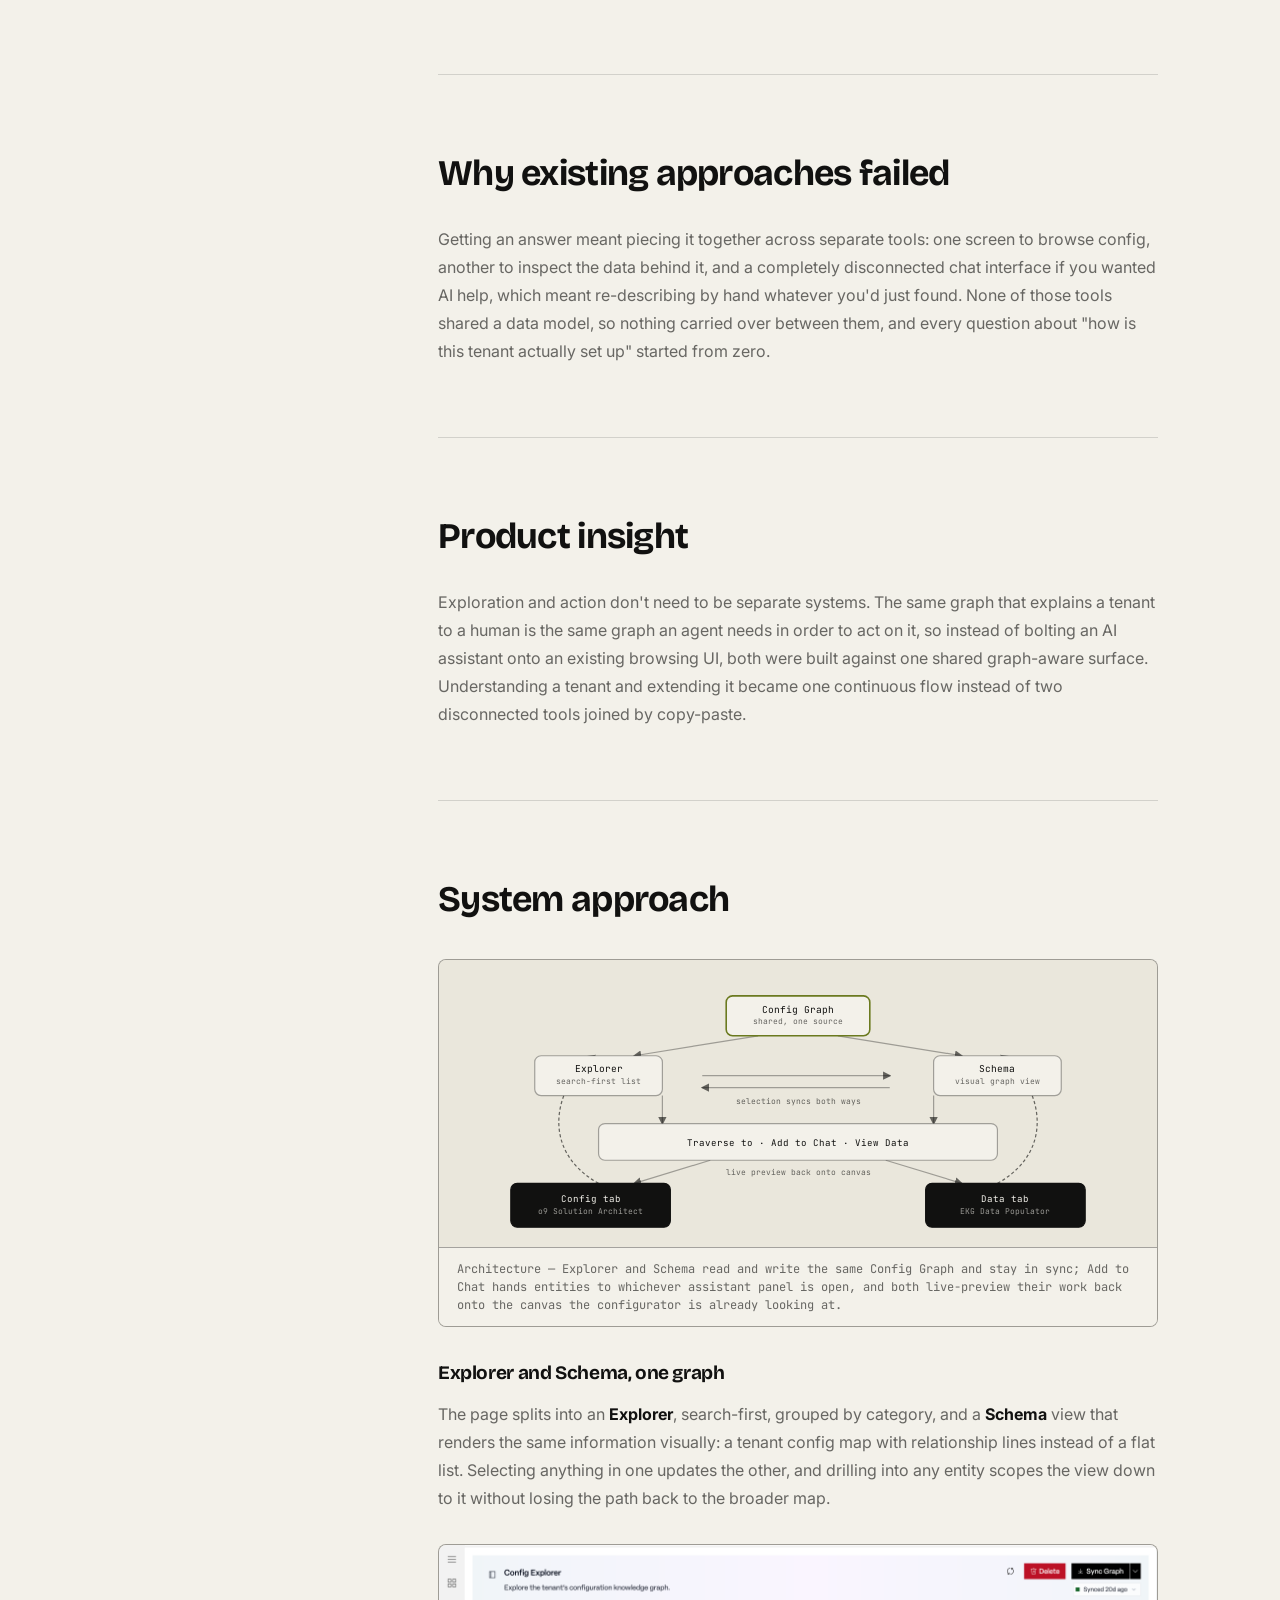
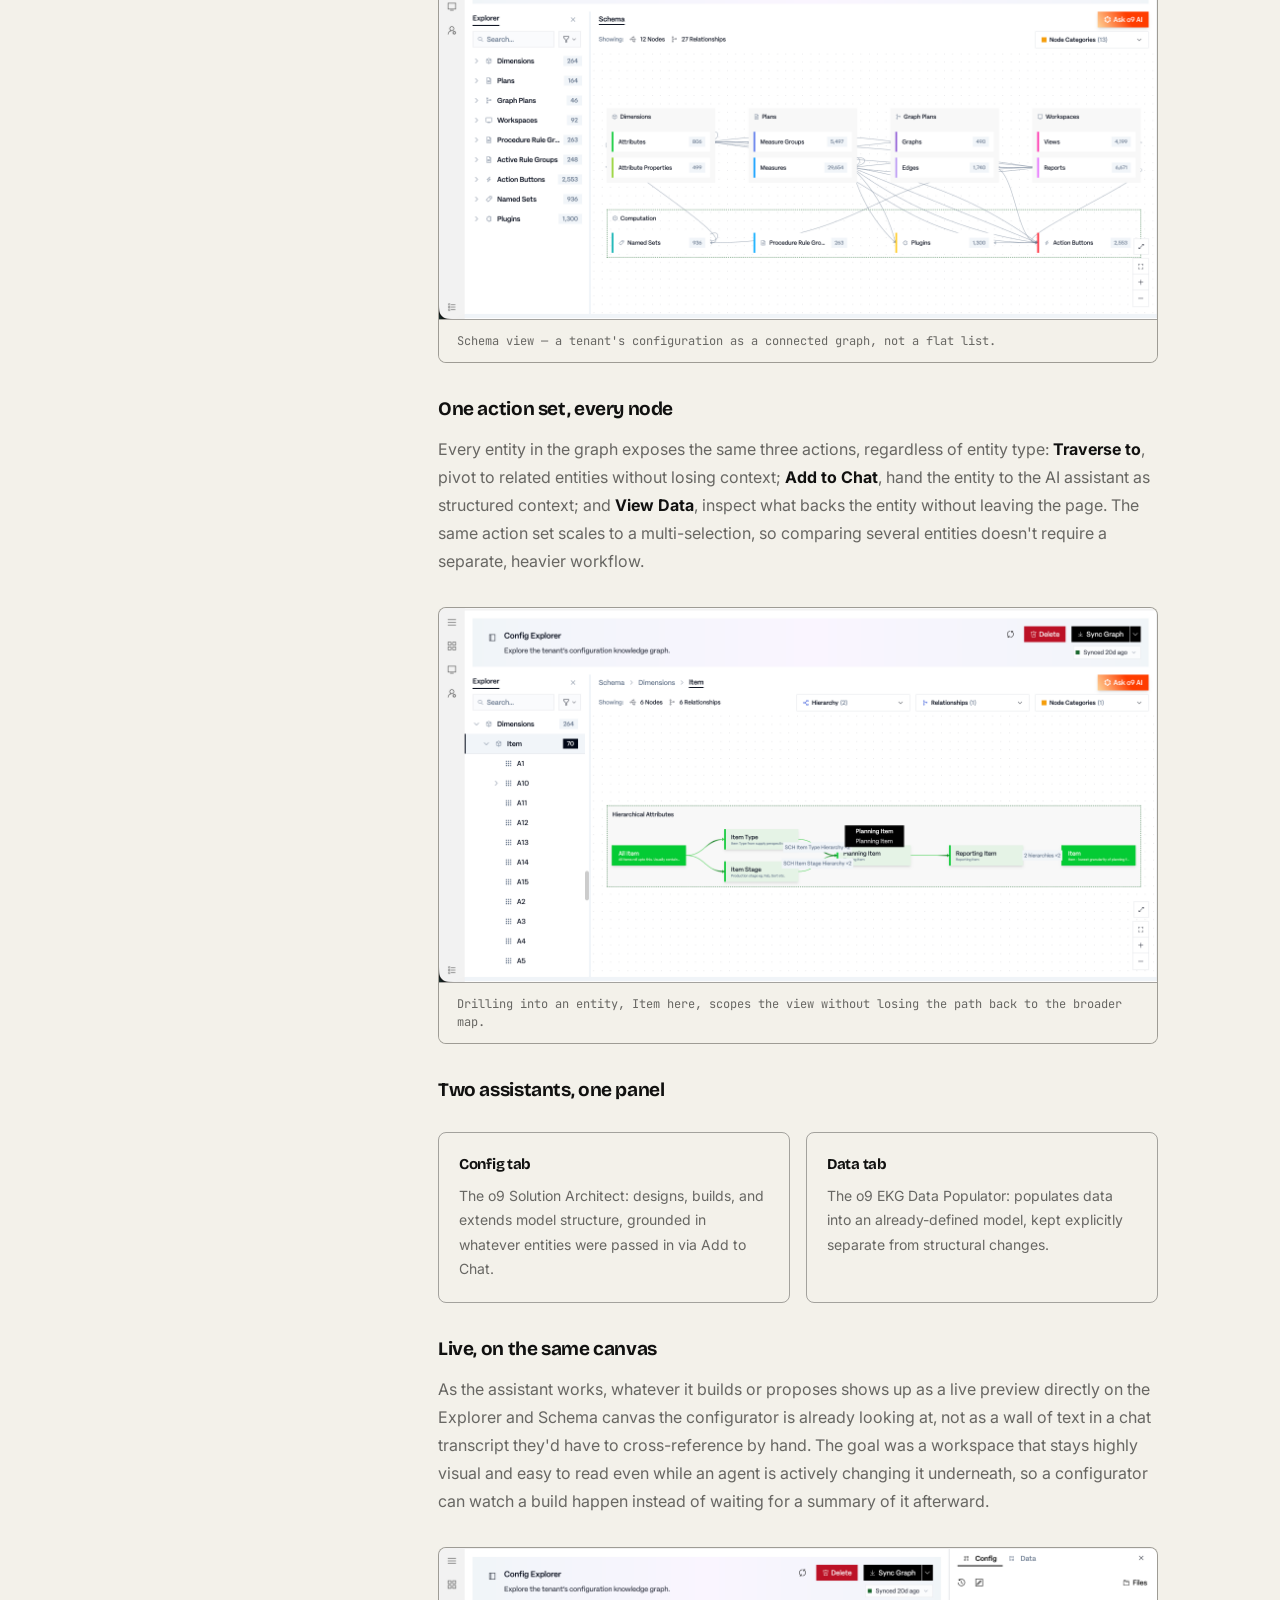
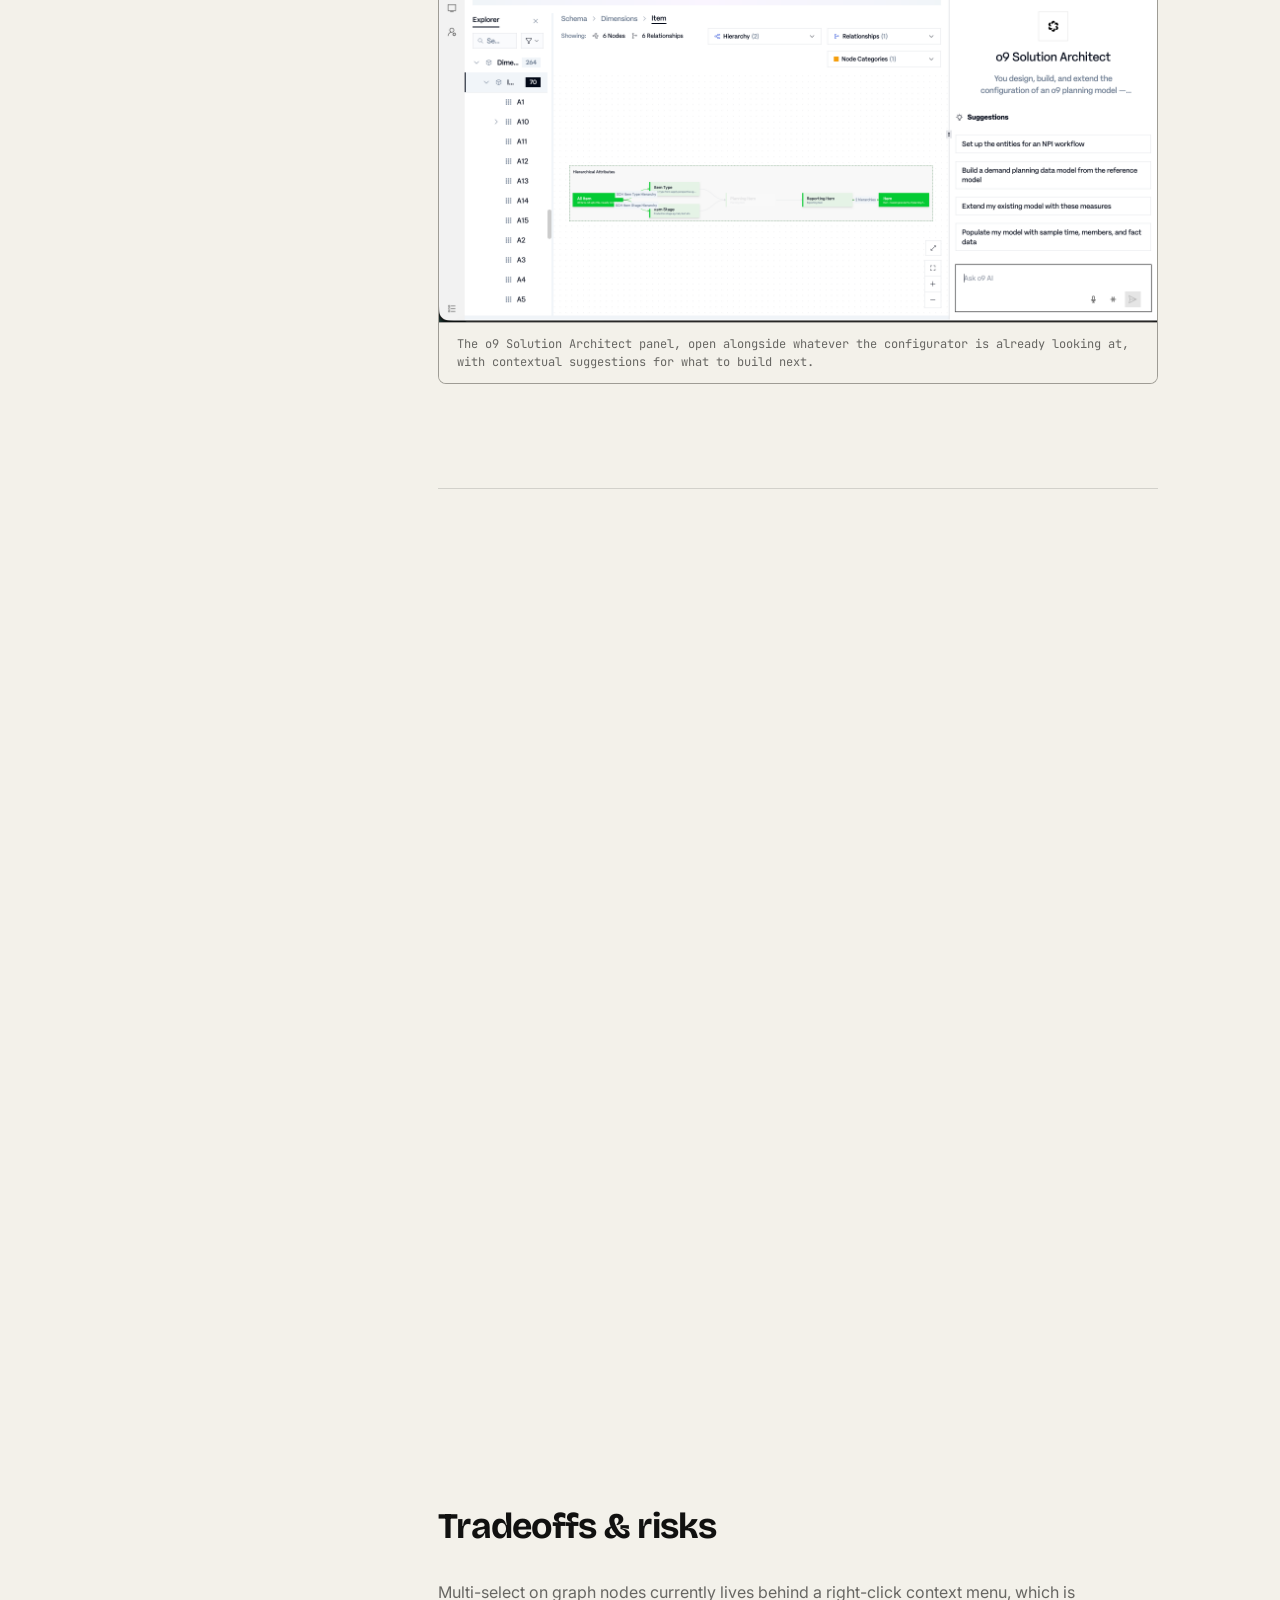
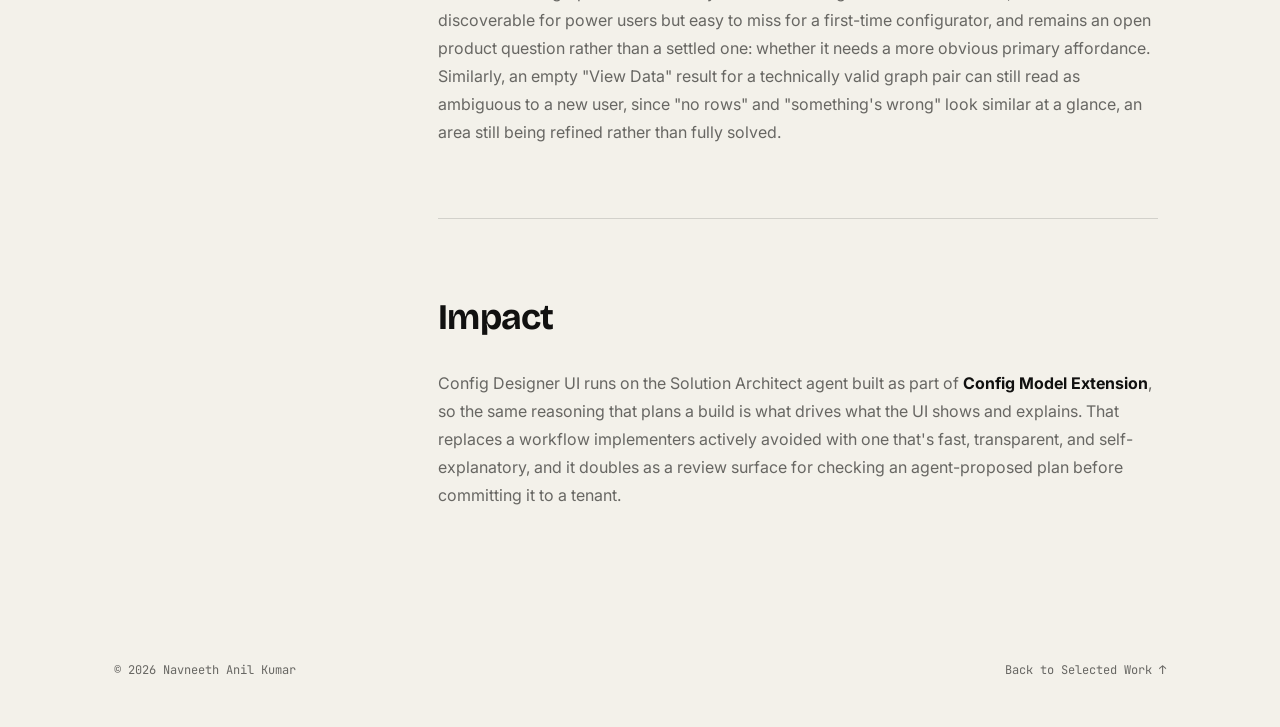
==== commit 165e1ad3: "Add architecture diagrams to project case studies Each project's System approach section now opens w" ====
--- a/projects/config-designer-ui.html
+++ b/projects/config-designer-ui.html
@@ -116,6 +116,61 @@
 
     <section id="system" class="doc-section reveal">
       <h2>System approach</h2>
+      <div class="doc-figure">
+        <svg viewBox="0 0 900 360" xmlns="http://www.w3.org/2000/svg" role="img" aria-label="Architecture: a shared Config Graph backs both the Explorer and Schema views, which stay in sync and expose Traverse, Add to Chat, and View Data actions on every entity; Add to Chat feeds the Config tab's Solution Architect and the Data tab's EKG Data Populator, which live-preview their work back onto the same canvas." style="width:100%;height:auto;display:block;background:var(--paper-2);">
+          <defs>
+            <marker id="arrow-ui" viewBox="0 0 10 10" refX="8" refY="5" markerWidth="7" markerHeight="7" orient="auto-start-reverse">
+              <path d="M0,0 L10,5 L0,10 z" fill="var(--muted)" />
+            </marker>
+          </defs>
+          <path d="M400,95 L245,120" fill="none" stroke="var(--line-strong)" stroke-width="1.5" marker-end="url(#arrow-ui)" />
+          <path d="M500,95 L655,120" fill="none" stroke="var(--line-strong)" stroke-width="1.5" marker-end="url(#arrow-ui)" />
+          <path d="M330,145 L565,145" fill="none" stroke="var(--line-strong)" stroke-width="1.5" marker-end="url(#arrow-ui)" />
+          <path d="M565,160 L330,160" fill="none" stroke="var(--line-strong)" stroke-width="1.5" marker-end="url(#arrow-ui)" />
+          <path d="M280,170 L280,205" fill="none" stroke="var(--line-strong)" stroke-width="1.5" marker-end="url(#arrow-ui)" />
+          <path d="M620,170 L620,205" fill="none" stroke="var(--line-strong)" stroke-width="1.5" marker-end="url(#arrow-ui)" />
+          <path d="M340,251 L245,280" fill="none" stroke="var(--line-strong)" stroke-width="1.5" marker-end="url(#arrow-ui)" />
+          <path d="M560,251 L655,280" fill="none" stroke="var(--line-strong)" stroke-width="1.5" marker-end="url(#arrow-ui)" />
+          <path d="M200,280 C 120,235 150,150 195,120" fill="none" stroke="var(--muted)" stroke-width="1.5" stroke-dasharray="4 3" marker-end="url(#arrow-ui)" />
+          <path d="M700,280 C 780,235 750,150 705,120" fill="none" stroke="var(--muted)" stroke-width="1.5" stroke-dasharray="4 3" marker-end="url(#arrow-ui)" />
+
+          <g>
+            <rect x="360" y="45" width="180" height="50" rx="8" fill="var(--paper)" stroke="var(--accent-dark)" stroke-width="2" />
+            <text x="450" y="66" text-anchor="middle" font-family="var(--mono)" font-size="12" fill="var(--ink)">Config Graph</text>
+            <text x="450" y="80" text-anchor="middle" font-family="var(--mono)" font-size="10" fill="var(--muted)">shared, one source</text>
+          </g>
+
+          <g>
+            <rect x="120" y="120" width="160" height="50" rx="8" fill="var(--paper)" stroke="var(--line-strong)" stroke-width="1.5" />
+            <text x="200" y="141" text-anchor="middle" font-family="var(--mono)" font-size="12" fill="var(--ink)">Explorer</text>
+            <text x="200" y="155" text-anchor="middle" font-family="var(--mono)" font-size="10" fill="var(--muted)">search-first list</text>
+          </g>
+          <g>
+            <rect x="620" y="120" width="160" height="50" rx="8" fill="var(--paper)" stroke="var(--line-strong)" stroke-width="1.5" />
+            <text x="700" y="141" text-anchor="middle" font-family="var(--mono)" font-size="12" fill="var(--ink)">Schema</text>
+            <text x="700" y="155" text-anchor="middle" font-family="var(--mono)" font-size="10" fill="var(--muted)">visual graph view</text>
+          </g>
+
+          <g>
+            <rect x="200" y="205" width="500" height="46" rx="8" fill="var(--paper)" stroke="var(--line-strong)" stroke-width="1.5" />
+            <text x="450" y="233" text-anchor="middle" font-family="var(--mono)" font-size="11.5" fill="var(--ink)">Traverse to · Add to Chat · View Data</text>
+          </g>
+
+          <g>
+            <rect x="90" y="280" width="200" height="55" rx="8" fill="var(--ink)" stroke="var(--ink)" stroke-width="1.5" />
+            <text x="190" y="303" text-anchor="middle" font-family="var(--mono)" font-size="11.5" fill="var(--paper)">Config tab</text>
+            <text x="190" y="319" text-anchor="middle" font-family="var(--mono)" font-size="10" fill="var(--void-muted)">o9 Solution Architect</text>
+          </g>
+          <g>
+            <rect x="610" y="280" width="200" height="55" rx="8" fill="var(--ink)" stroke="var(--ink)" stroke-width="1.5" />
+            <text x="710" y="303" text-anchor="middle" font-family="var(--mono)" font-size="11.5" fill="var(--paper)">Data tab</text>
+            <text x="710" y="319" text-anchor="middle" font-family="var(--mono)" font-size="10" fill="var(--void-muted)">EKG Data Populator</text>
+          </g>
+          <text x="450" y="180" text-anchor="middle" font-family="var(--mono)" font-size="10" fill="var(--muted)">selection syncs both ways</text>
+          <text x="450" y="269" text-anchor="middle" font-family="var(--mono)" font-size="10" fill="var(--muted)">live preview back onto canvas</text>
+        </svg>
+        <div class="doc-figure-caption">Architecture — Explorer and Schema read and write the same Config Graph and stay in sync; Add to Chat hands entities to whichever assistant panel is open, and both live-preview their work back onto the canvas the configurator is already looking at.</div>
+      </div>
       <h3>Explorer and Schema, one graph</h3>
       <p>
         The page splits into an <strong>Explorer</strong>, search-first, grouped by category, and a
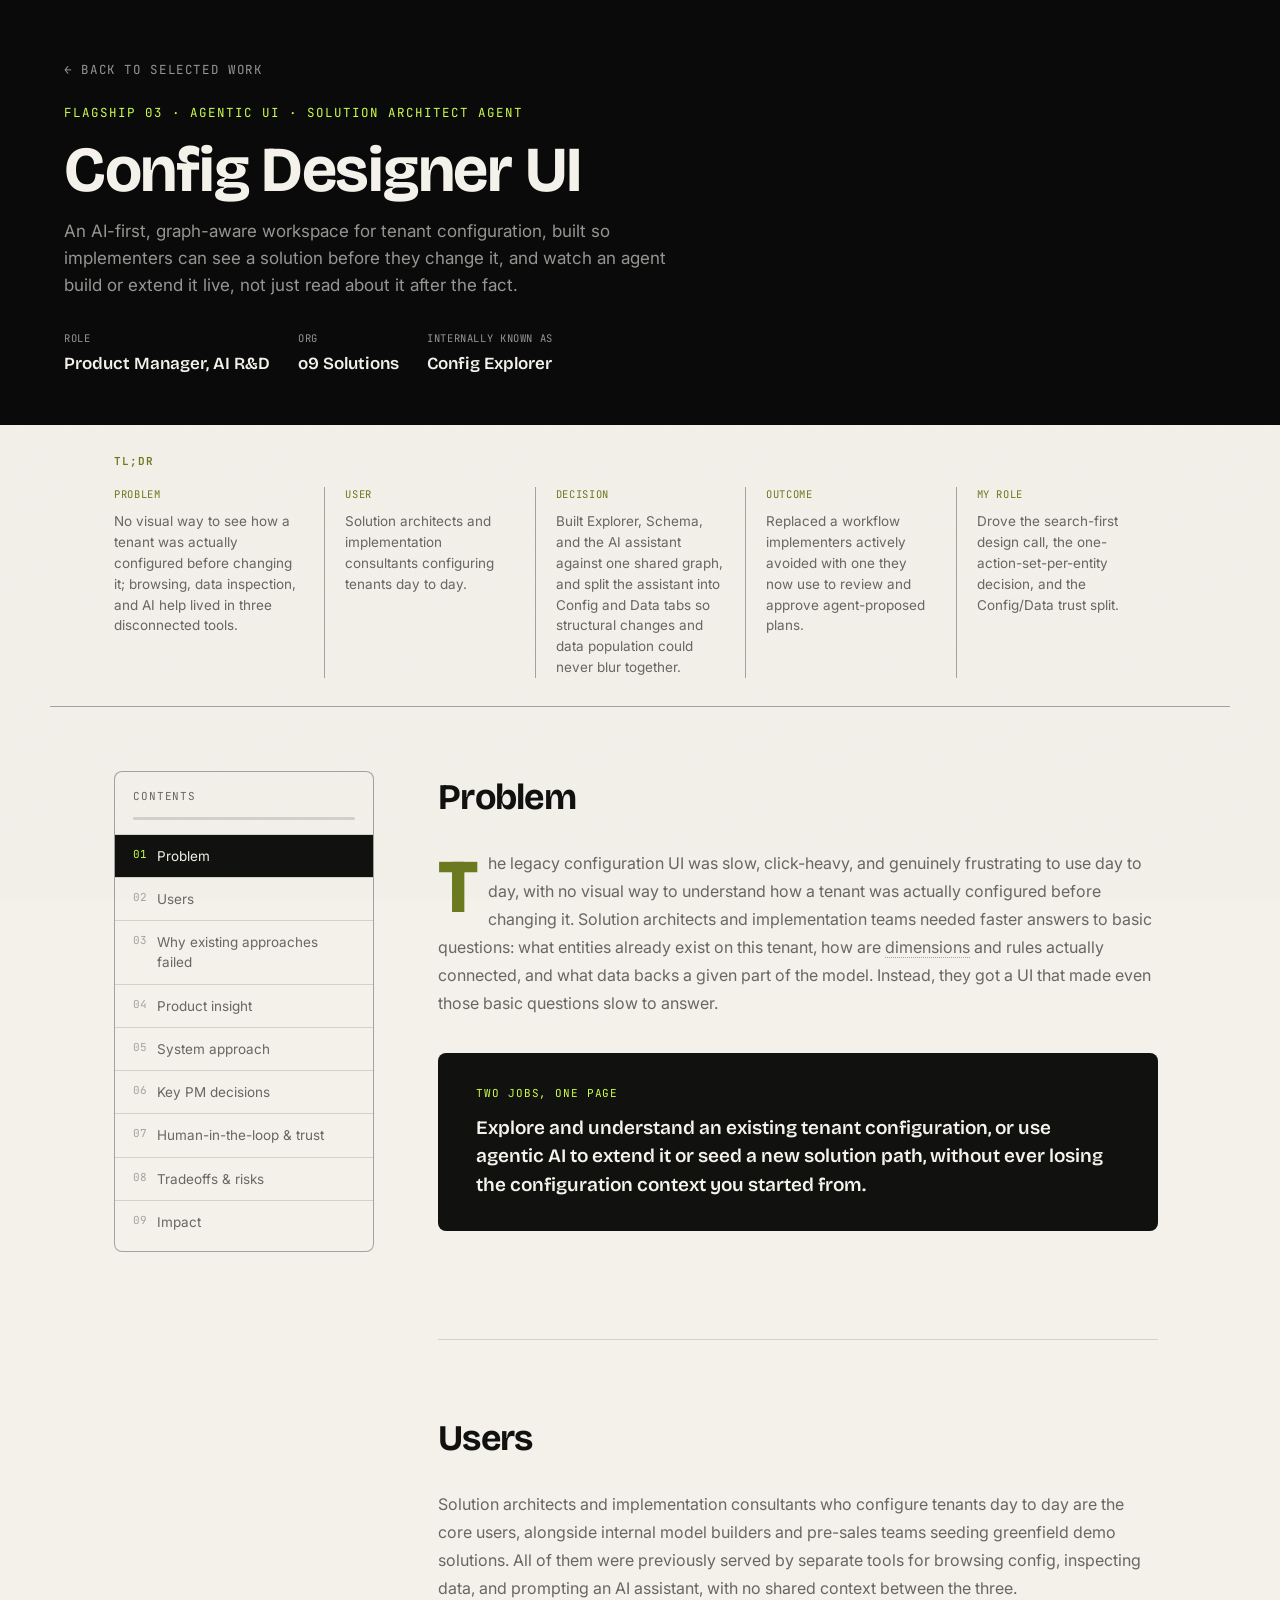
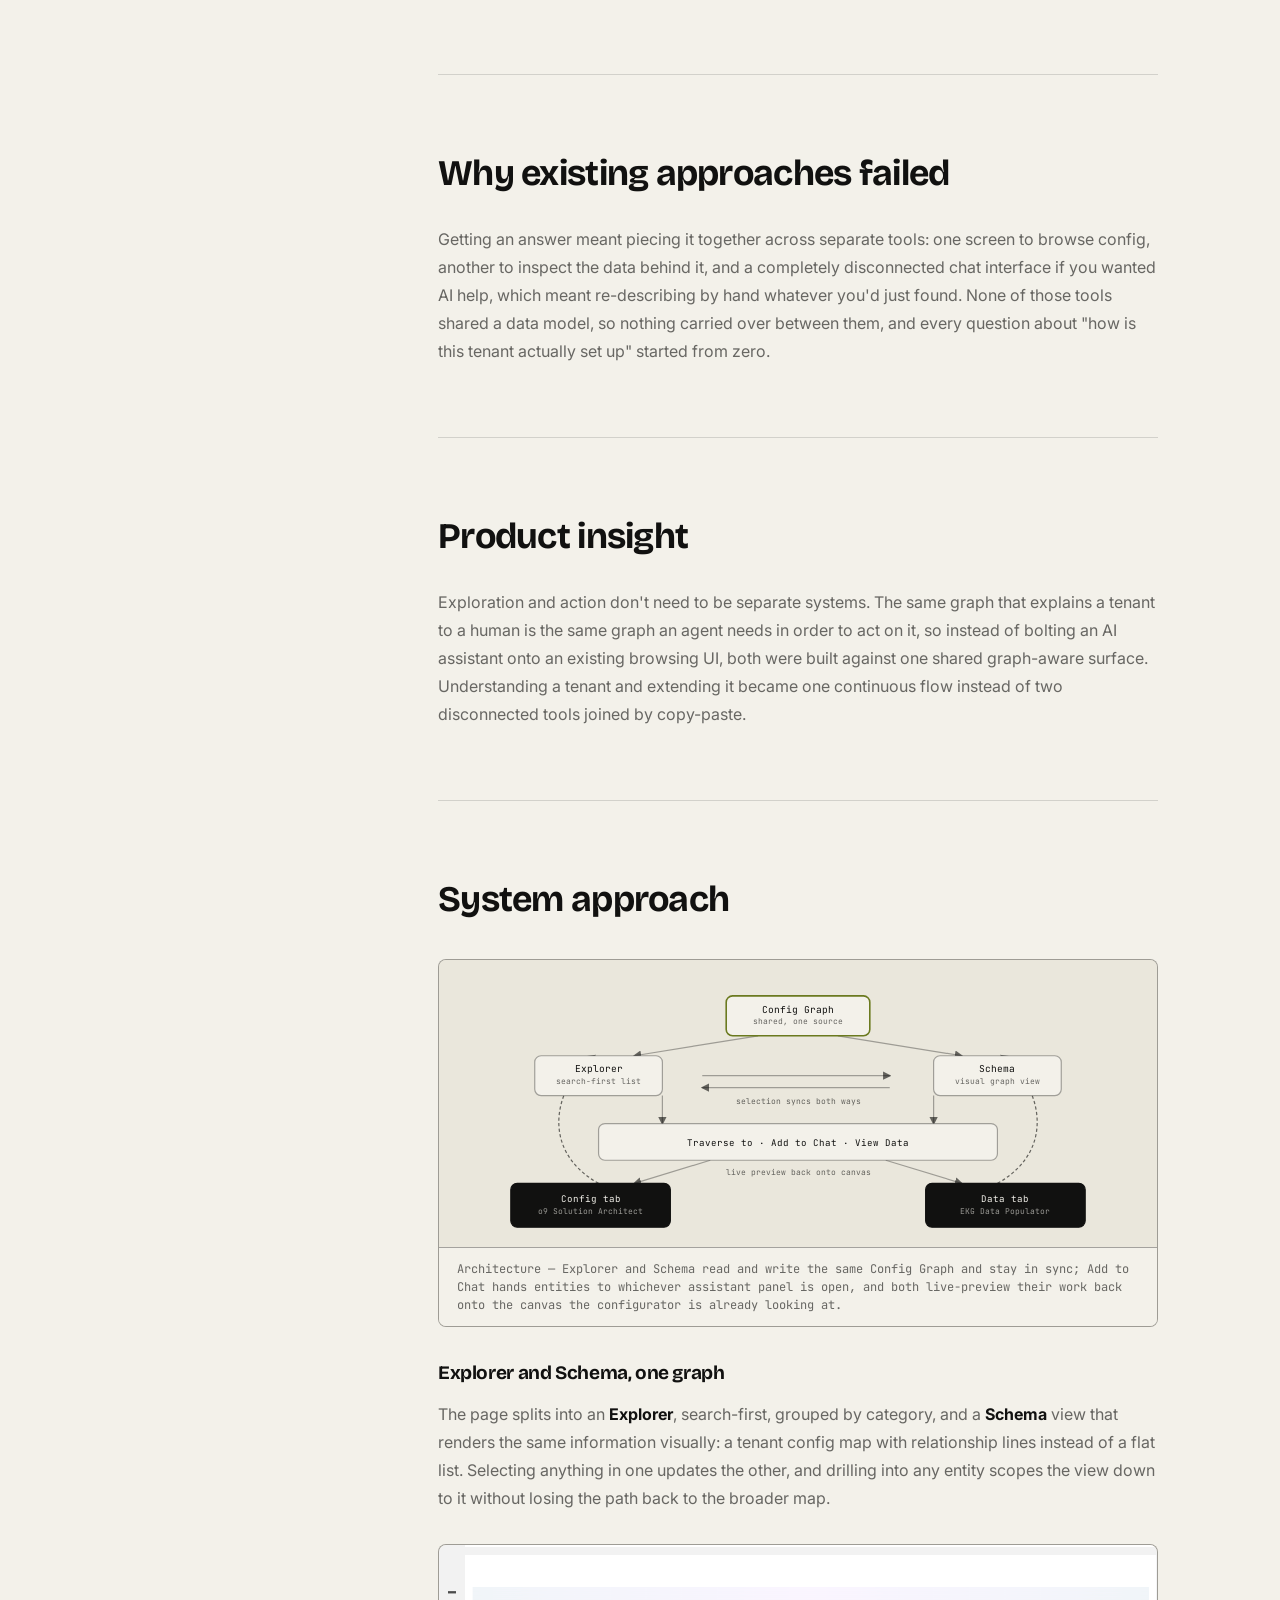
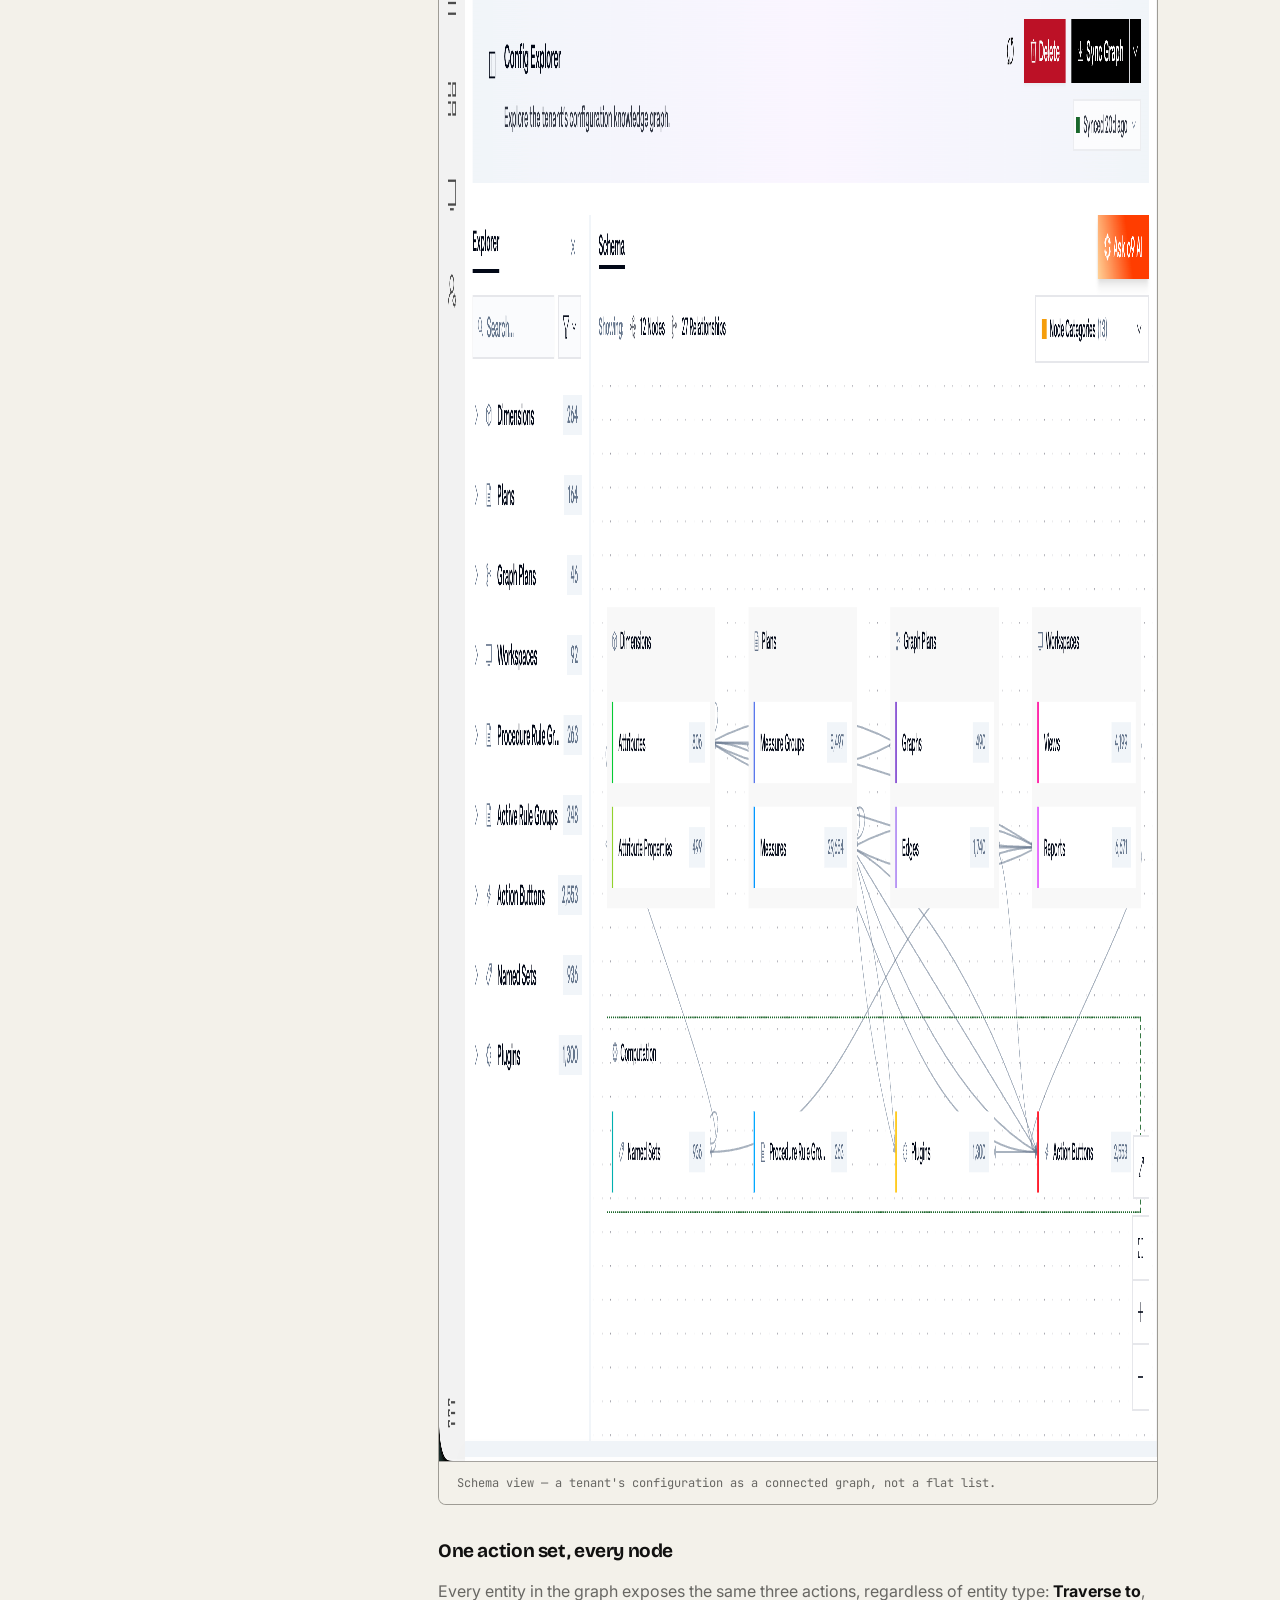
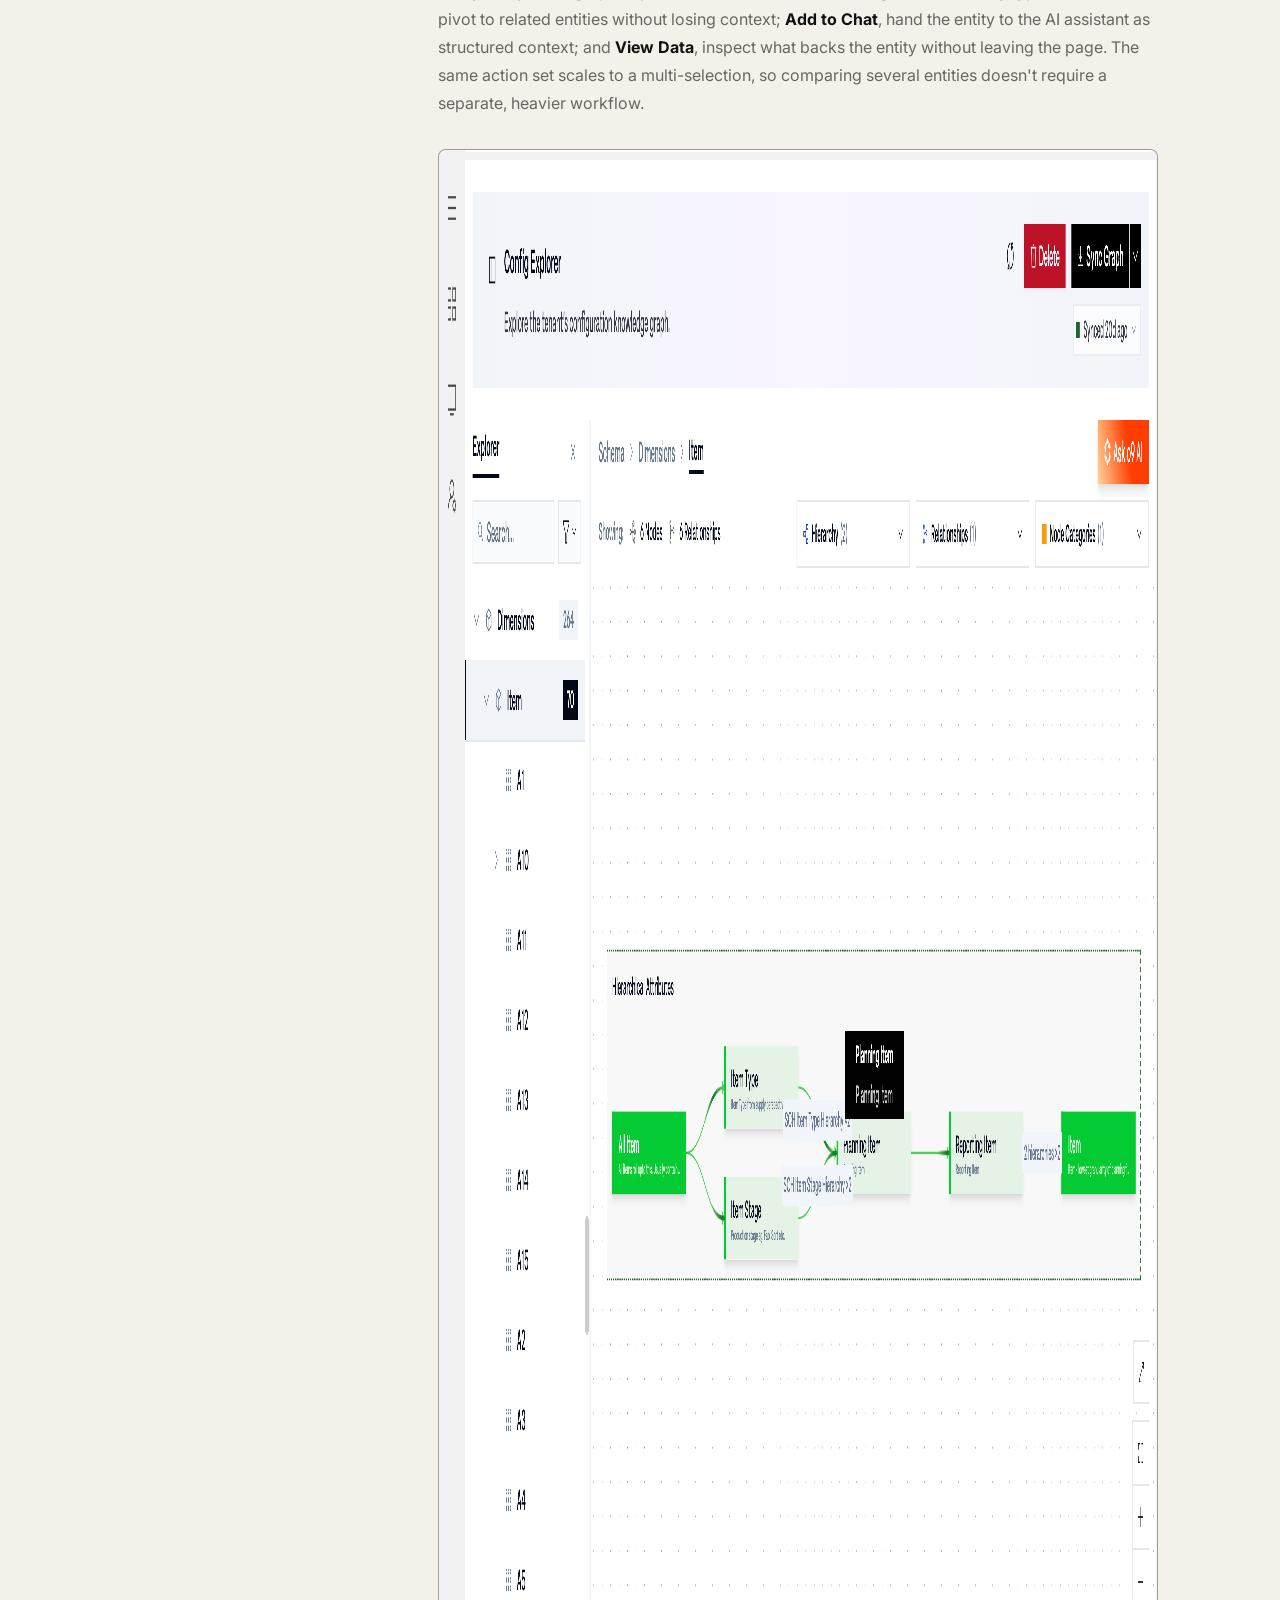
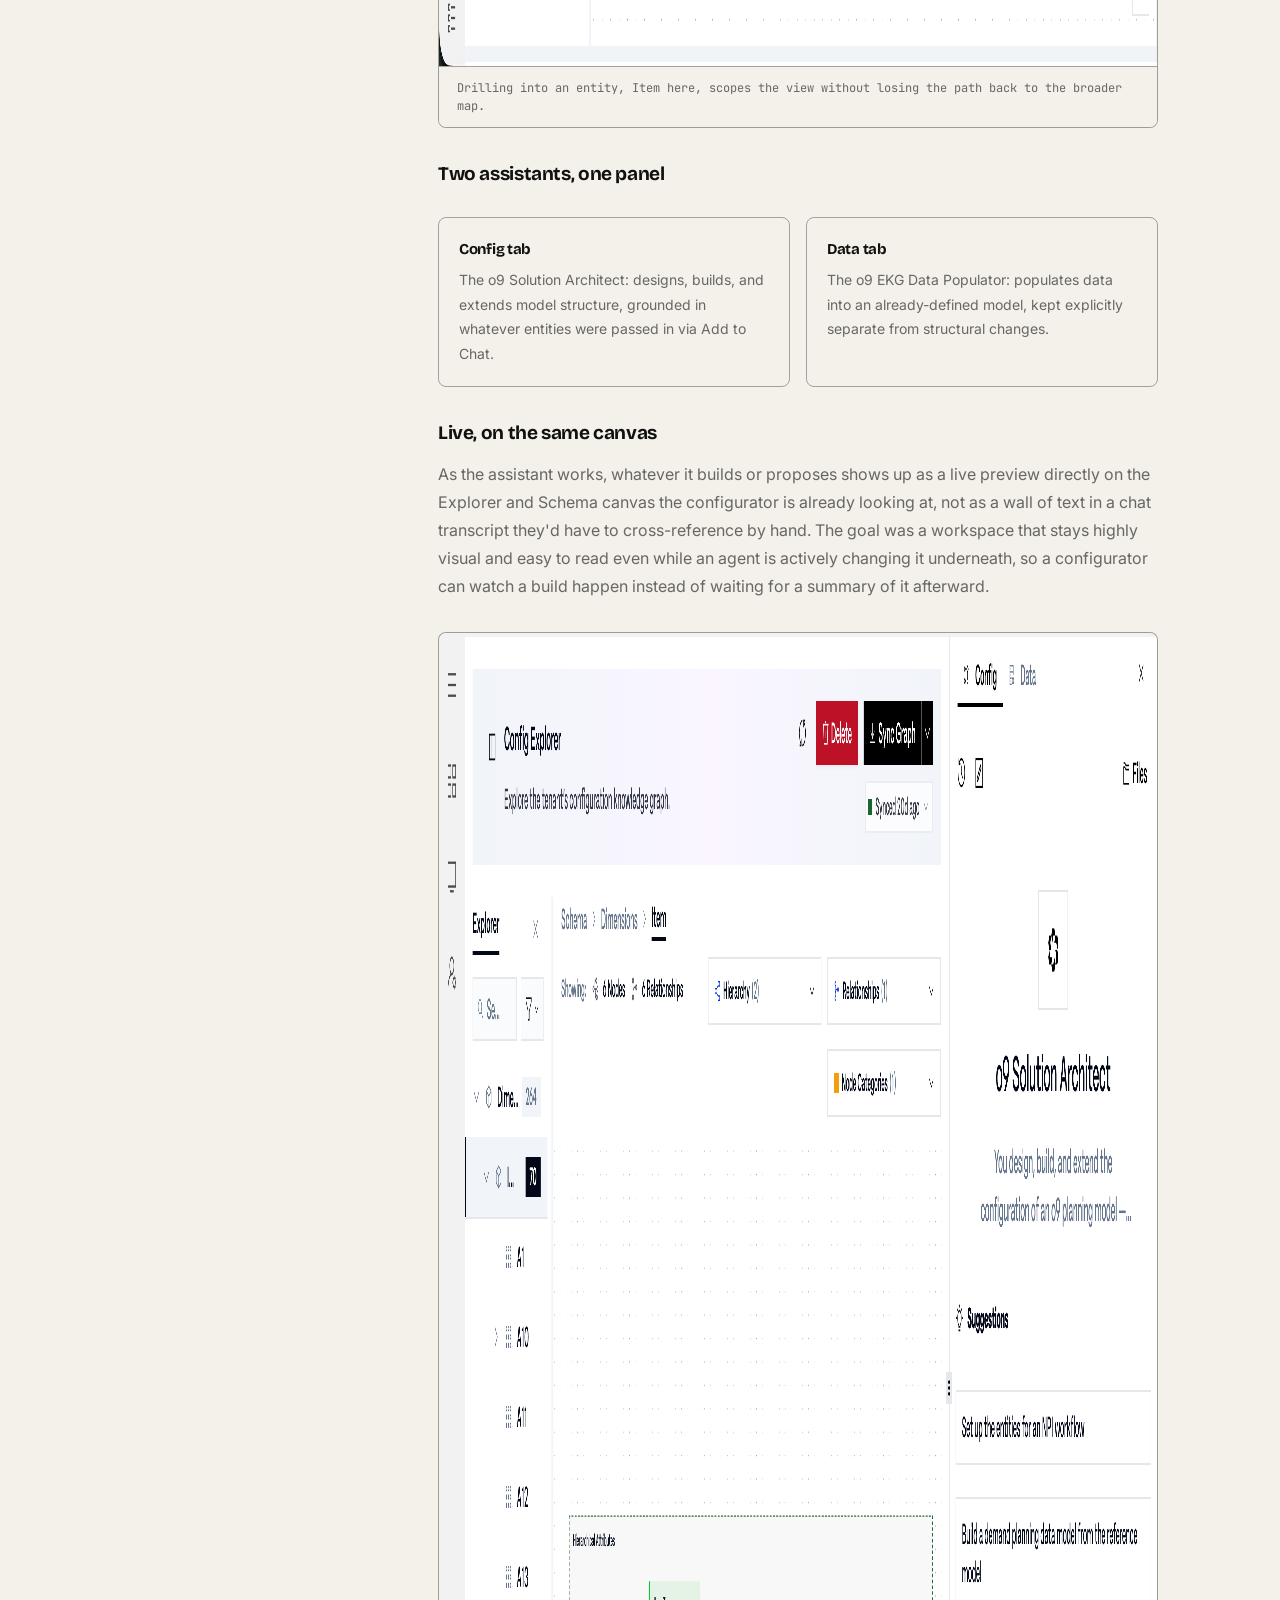
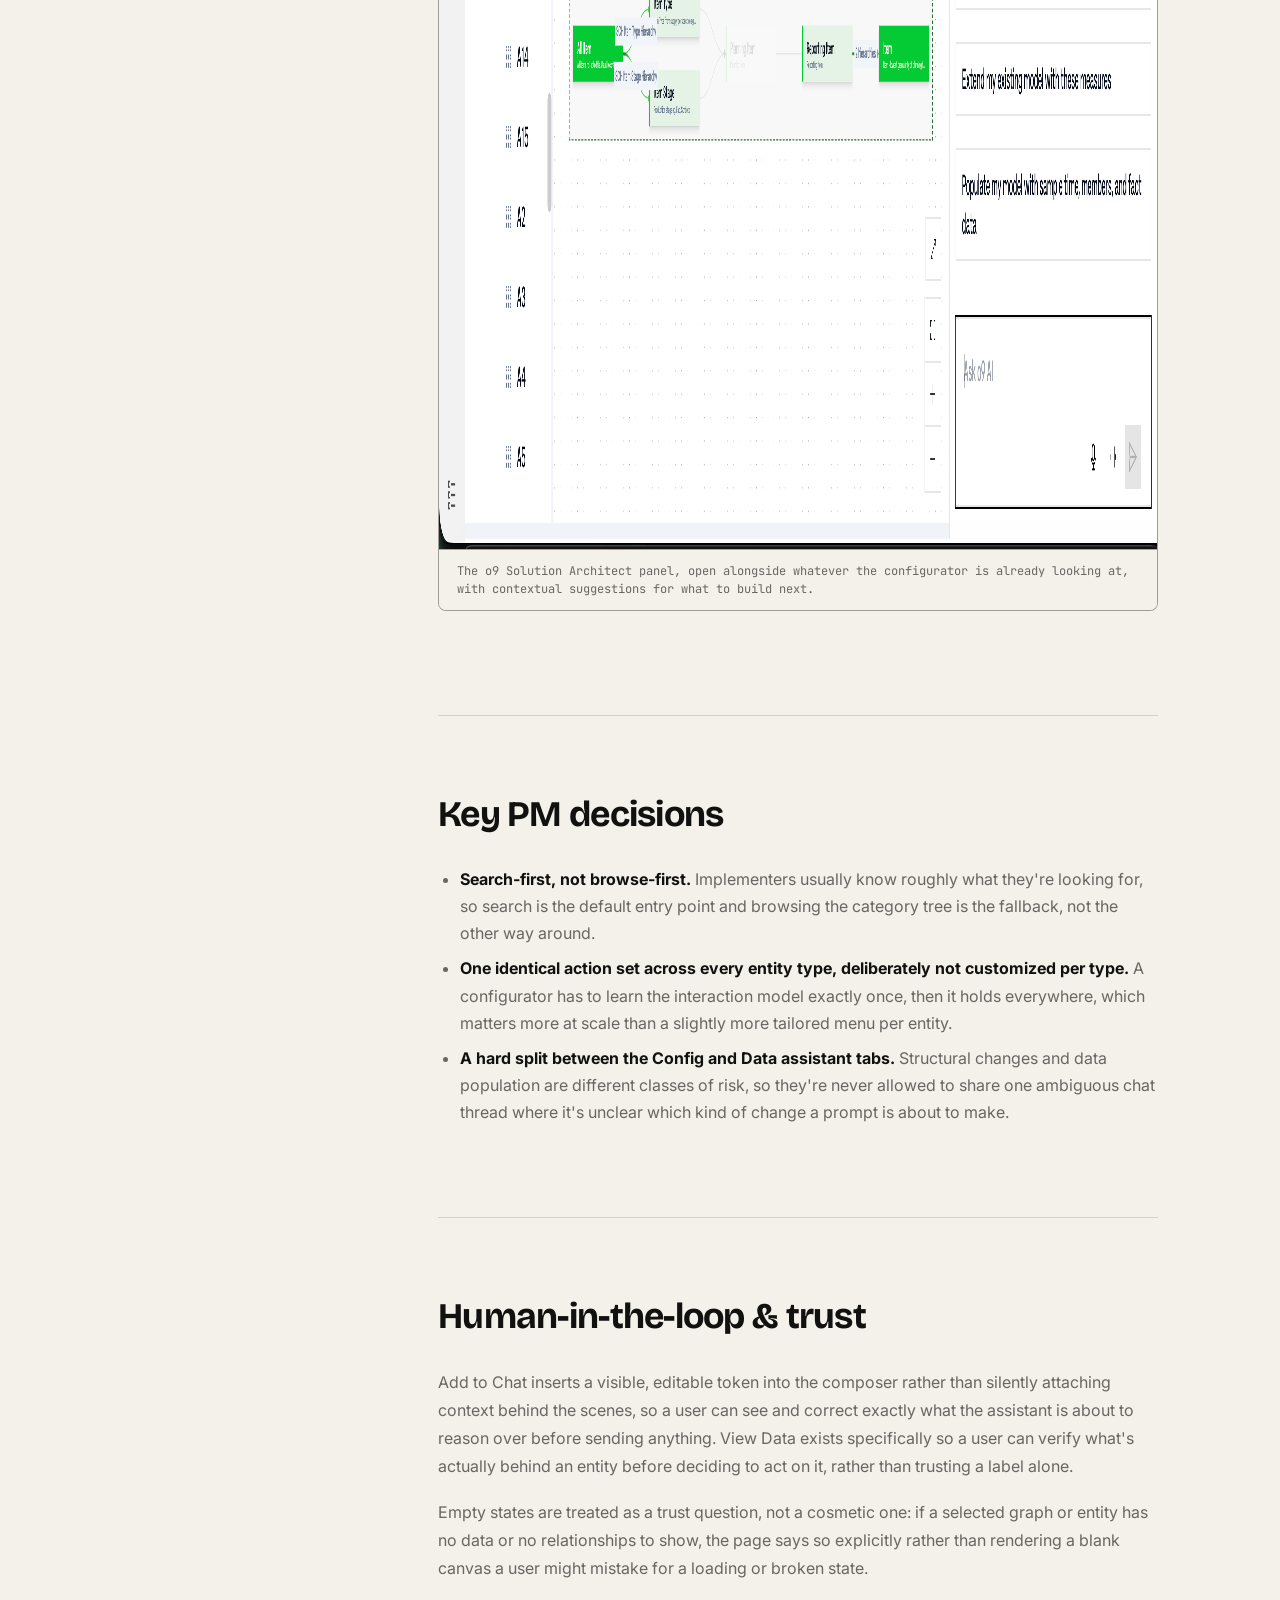
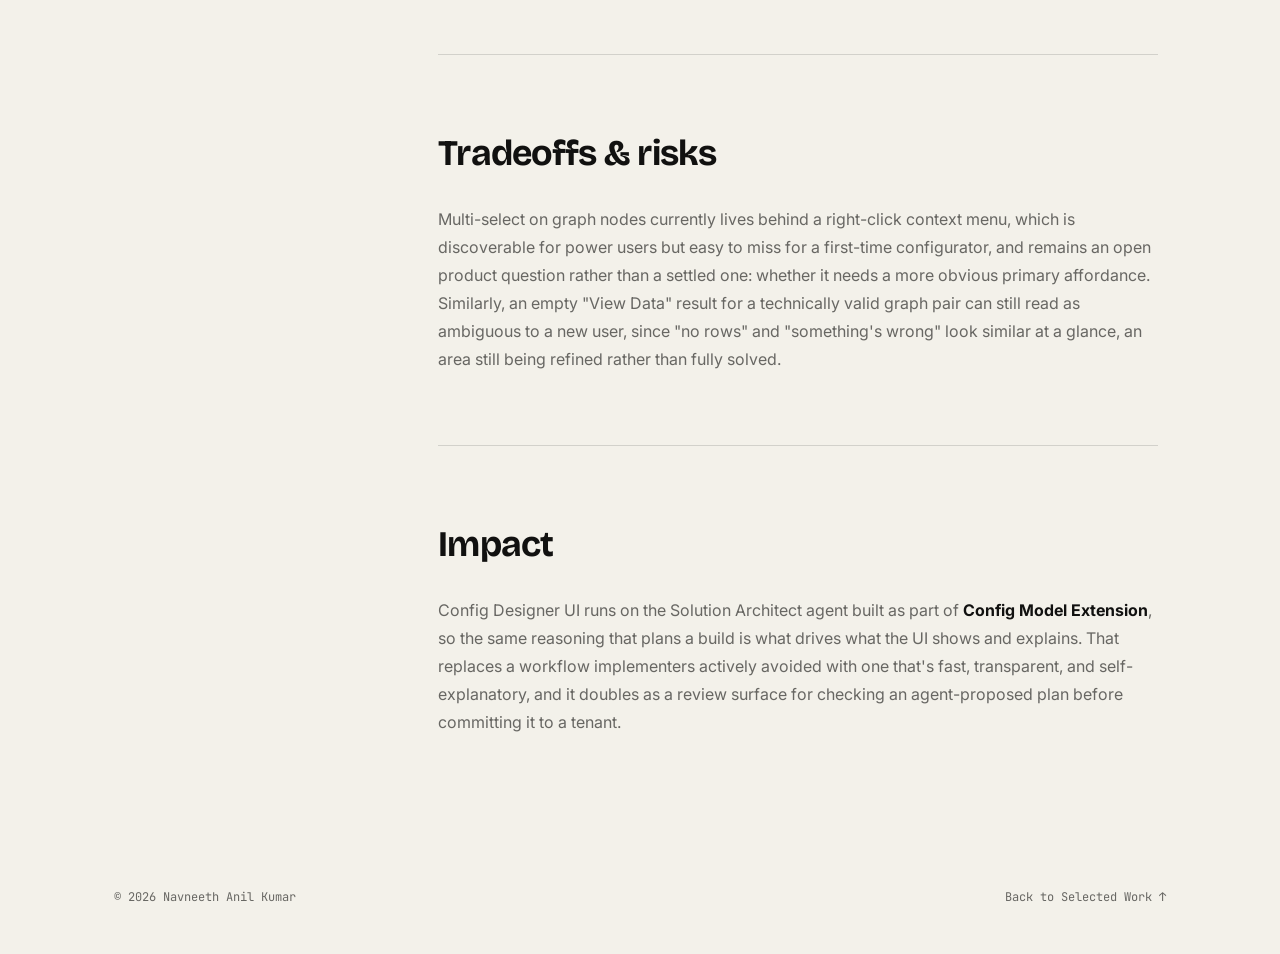
==== commit f5c51f62: "Lead with the work, and fix sharing and accessibility gaps Selected Work now sits above Experience s" ====
--- a/projects/config-designer-ui.html
+++ b/projects/config-designer-ui.html
@@ -5,11 +5,30 @@
 <meta name="viewport" content="width=device-width, initial-scale=1.0" />
 <title>Config Designer UI — Case Study — Navneeth Anil Kumar</title>
 <meta name="description" content="Case study: Config Designer UI (Config Explorer), o9 Solutions. An AI-first, graph-aware workspace for tenant configuration." />
+<link rel="canonical" href="https://navai7.github.io/projects/config-designer-ui.html" />
+<meta name="theme-color" content="#0a0a0a" />
+
+<meta property="og:type" content="article" />
+<meta property="og:site_name" content="Navneeth Anil Kumar" />
+<meta property="og:url" content="https://navai7.github.io/projects/config-designer-ui.html" />
+<meta property="og:title" content="Config Designer UI — Case Study" />
+<meta property="og:description" content="One graph-aware workspace where exploring a tenant's configuration and extending it with an agent stop being two disconnected tools." />
+<meta property="og:image" content="https://navai7.github.io/assets/config-explorer-1.png" />
+<meta property="og:image:alt" content="Config Explorer with the o9 Solution Architect panel open beside a tenant's configuration graph" />
+<meta name="twitter:card" content="summary_large_image" />
+<meta name="twitter:title" content="Config Designer UI — Case Study" />
+<meta name="twitter:description" content="One graph-aware workspace where exploring a tenant's configuration and extending it with an agent stop being two disconnected tools." />
+<meta name="twitter:image" content="https://navai7.github.io/assets/config-explorer-1.png" />
+
+<link rel="icon" href="../favicon.svg" type="image/svg+xml" />
 <link rel="preconnect" href="https://fonts.googleapis.com">
 <link rel="preconnect" href="https://fonts.gstatic.com" crossorigin>
 <link href="https://fonts.googleapis.com/css2?family=Bricolage+Grotesque:opsz,wght@12..96,400;12..96,500;12..96,600;12..96,700;12..96,800&family=Inter:wght@400;500;600&family=JetBrains+Mono:wght@400;500&display=swap" rel="stylesheet">
-<link rel="stylesheet" href="../styles.css?v=2" />
-<link rel="stylesheet" href="case-study.css" />
+<link rel="stylesheet" href="../styles.css?v=3" />
+<link rel="stylesheet" href="case-study.css?v=2" />
+<noscript><style>
+  .reveal, .reveal.in{ opacity:1 !important; transform:none !important; filter:none !important; }
+</style></noscript>
 </head>
 <body>
 
@@ -180,7 +199,7 @@
         broader map.
       </p>
       <div class="doc-figure">
-        <img src="../assets/config-explorer-2.png" alt="Config Explorer schema view showing a tenant's Dimensions, Plans, Graph Plans, Workspaces, and Computation entities as a connected graph." />
+        <img src="../assets/config-explorer-2.png" alt="Config Explorer schema view showing a tenant's Dimensions, Plans, Graph Plans, Workspaces, and Computation entities as a connected graph." width="2912" height="1516" loading="lazy" decoding="async" />
         <div class="doc-figure-caption">Schema view &mdash; a tenant's configuration as a connected graph, not a flat list.</div>
       </div>
       <h3>One action set, every node</h3>
@@ -193,7 +212,7 @@
         separate, heavier workflow.
       </p>
       <div class="doc-figure">
-        <img src="../assets/config-explorer-3.png" alt="Config Explorer drilled into the Item dimension, showing its hierarchical attributes and relationships without losing the path back to Schema." />
+        <img src="../assets/config-explorer-3.png" alt="Config Explorer drilled into the Item dimension, showing its hierarchical attributes and relationships without losing the path back to Schema." width="2912" height="1516" loading="lazy" decoding="async" />
         <div class="doc-figure-caption">Drilling into an entity, Item here, scopes the view without losing the path back to the broader map.</div>
       </div>
       <h3>Two assistants, one panel</h3>
@@ -218,7 +237,7 @@
         so a configurator can watch a build happen instead of waiting for a summary of it afterward.
       </p>
       <div class="doc-figure">
-        <img src="../assets/config-explorer-1.png" alt="Config Explorer with the o9 Solution Architect panel open alongside the Item drill-down, showing contextual suggestions and an Ask o9 AI input." />
+        <img src="../assets/config-explorer-1.png" alt="Config Explorer with the o9 Solution Architect panel open alongside the Item drill-down, showing contextual suggestions and an Ask o9 AI input." width="2912" height="1516" loading="lazy" decoding="async" />
         <div class="doc-figure-caption">The o9 Solution Architect panel, open alongside whatever the configurator is already looking at, with contextual suggestions for what to build next.</div>
       </div>
     </section>
--- a/styles.css
+++ b/styles.css
@@ -205,25 +205,13 @@
 .pm-summary{ background:var(--void); border-top:1px solid var(--void-line); }
 .pm-summary-grid{
   max-width:var(--maxw); margin:0 auto; padding:36px var(--pad);
-  display:grid; grid-template-columns:repeat(3,1fr); gap:32px;
+  display:grid; grid-template-columns:repeat(4,1fr); gap:32px;
 }
 .pm-summary-item{ display:flex; flex-direction:column; gap:6px; }
 .pm-summary-label{
   font-family:var(--mono); font-size:11px; text-transform:uppercase; letter-spacing:0.08em; color:var(--accent);
 }
 .pm-summary-item p{ color:var(--void-text); font-size:15px; line-height:1.5; font-weight:500; }
-
-/* ============ Selected wins ============ */
-.wins{ background:var(--void); border-top:1px solid var(--void-line); }
-.wins-list{
-  max-width:var(--maxw); margin:0 auto; padding:0 var(--pad) 40px;
-  display:flex; flex-wrap:wrap; gap:14px;
-}
-.wins-list li{
-  flex:1 1 260px; font-size:14px; line-height:1.55; color:var(--void-muted);
-  padding:16px 18px; border:1px solid var(--void-line); border-radius:8px;
-}
-.wins-list strong{ display:block; color:var(--void-text); font-size:15px; margin-bottom:4px; }
 
 /* ============ Marquee ============ */
 .marquee{
@@ -429,6 +417,9 @@
 .contact-link span{ font-family:var(--mono); font-size:12px; color:var(--void-muted); text-transform:uppercase; letter-spacing:0.06em; }
 .contact-link strong{ font-family:var(--display); font-size:clamp(20px,2.6vw,30px); font-weight:600; transition:transform .25s ease, color .25s ease; display:inline-block; }
 .contact-link:hover strong{ transform:translateX(8px); color:var(--accent); }
+/* Non-link row: résumé isn't downloadable yet, so it must not look clickable. */
+.contact-link-static strong{ color:var(--void-muted); font-weight:500; }
+.contact-link-static:hover strong{ transform:none; color:var(--void-muted); }
 
 /* ============ Footer ============ */
 .footer{
@@ -444,13 +435,44 @@
 }
 .reveal.in{ opacity:1; transform:translateY(0) scale(1); filter:blur(0); }
 
+/* ============ Focus visibility ============ */
+:focus-visible{
+  outline:2px solid var(--accent-dark); outline-offset:3px; border-radius:2px;
+}
+.hero-wrap :focus-visible,
+.nav :focus-visible,
+.contact :focus-visible,
+.doc-header :focus-visible,
+.marquee :focus-visible{
+  outline-color:var(--accent);
+}
+
+/* ============ Reduced motion ============ */
+@media (prefers-reduced-motion: reduce){
+  *, *::before, *::after{
+    animation-duration:.01ms !important; animation-iteration-count:1 !important;
+    transition-duration:.01ms !important; scroll-behavior:auto !important;
+  }
+  .reveal, .reveal.in{ opacity:1 !important; transform:none !important; filter:none !important; }
+  .hero-name .line{ opacity:1 !important; transform:none !important; }
+  .marquee-track{ animation:none !important; }
+  .scroll-cue-line::after{ animation:none !important; }
+  .eyebrow .dot{ animation:none !important; }
+  .cursor-dot{ display:none !important; }
+}
+
 /* ============ Responsive ============ */
 @media (max-width:960px){
-  .hero{ grid-template-columns:1fr; padding-top:120px; }
-  .hero-photo{ justify-self:start; order:-1; margin-bottom:12px; }
+  .hero{
+    grid-template-columns:1fr; align-items:start;
+    min-height:auto; padding-top:72px; padding-bottom:64px; gap:32px;
+  }
+  .hero-photo{ justify-self:start; }
   .hero-photo-frame{ width:180px; box-shadow:8px 8px 0 var(--ink); }
+  .hero-photo-tag{ text-align:left; margin-top:14px; }
+  .hero-actions{ margin-top:32px; }
   .about-grid{ grid-template-columns:1fr; gap:32px; }
-  .pm-summary-grid{ grid-template-columns:1fr; gap:20px; }
+  .pm-summary-grid{ grid-template-columns:repeat(2,1fr); gap:24px; }
   .how-list{ grid-template-columns:repeat(2,1fr); }
   .project{ grid-template-columns:1fr; }
   .project-index{ font-size:36px; }
@@ -487,4 +509,5 @@
   .scroll-cue{ display:none; }
   .hero-bg-text{ display:none; }
   .how-list{ grid-template-columns:1fr; }
-}
+  .pm-summary-grid{ grid-template-columns:1fr; gap:20px; }
+}
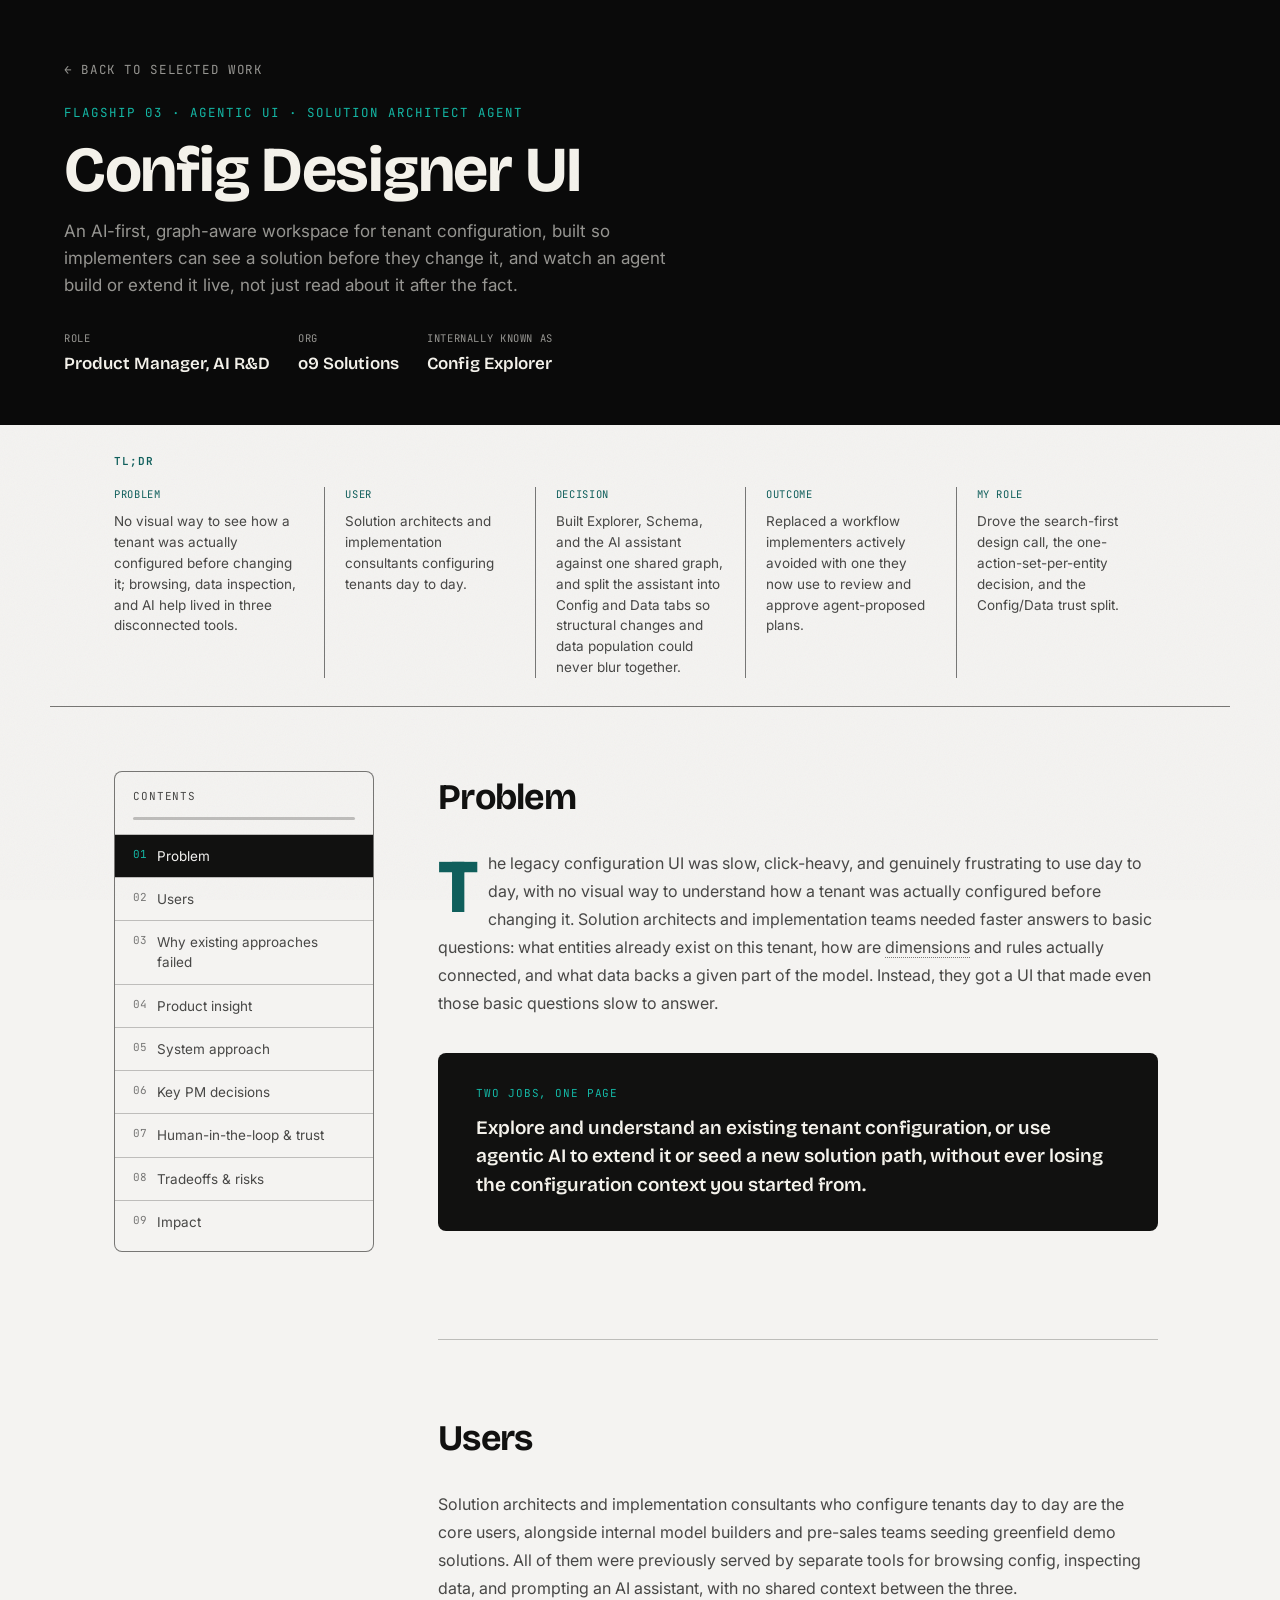
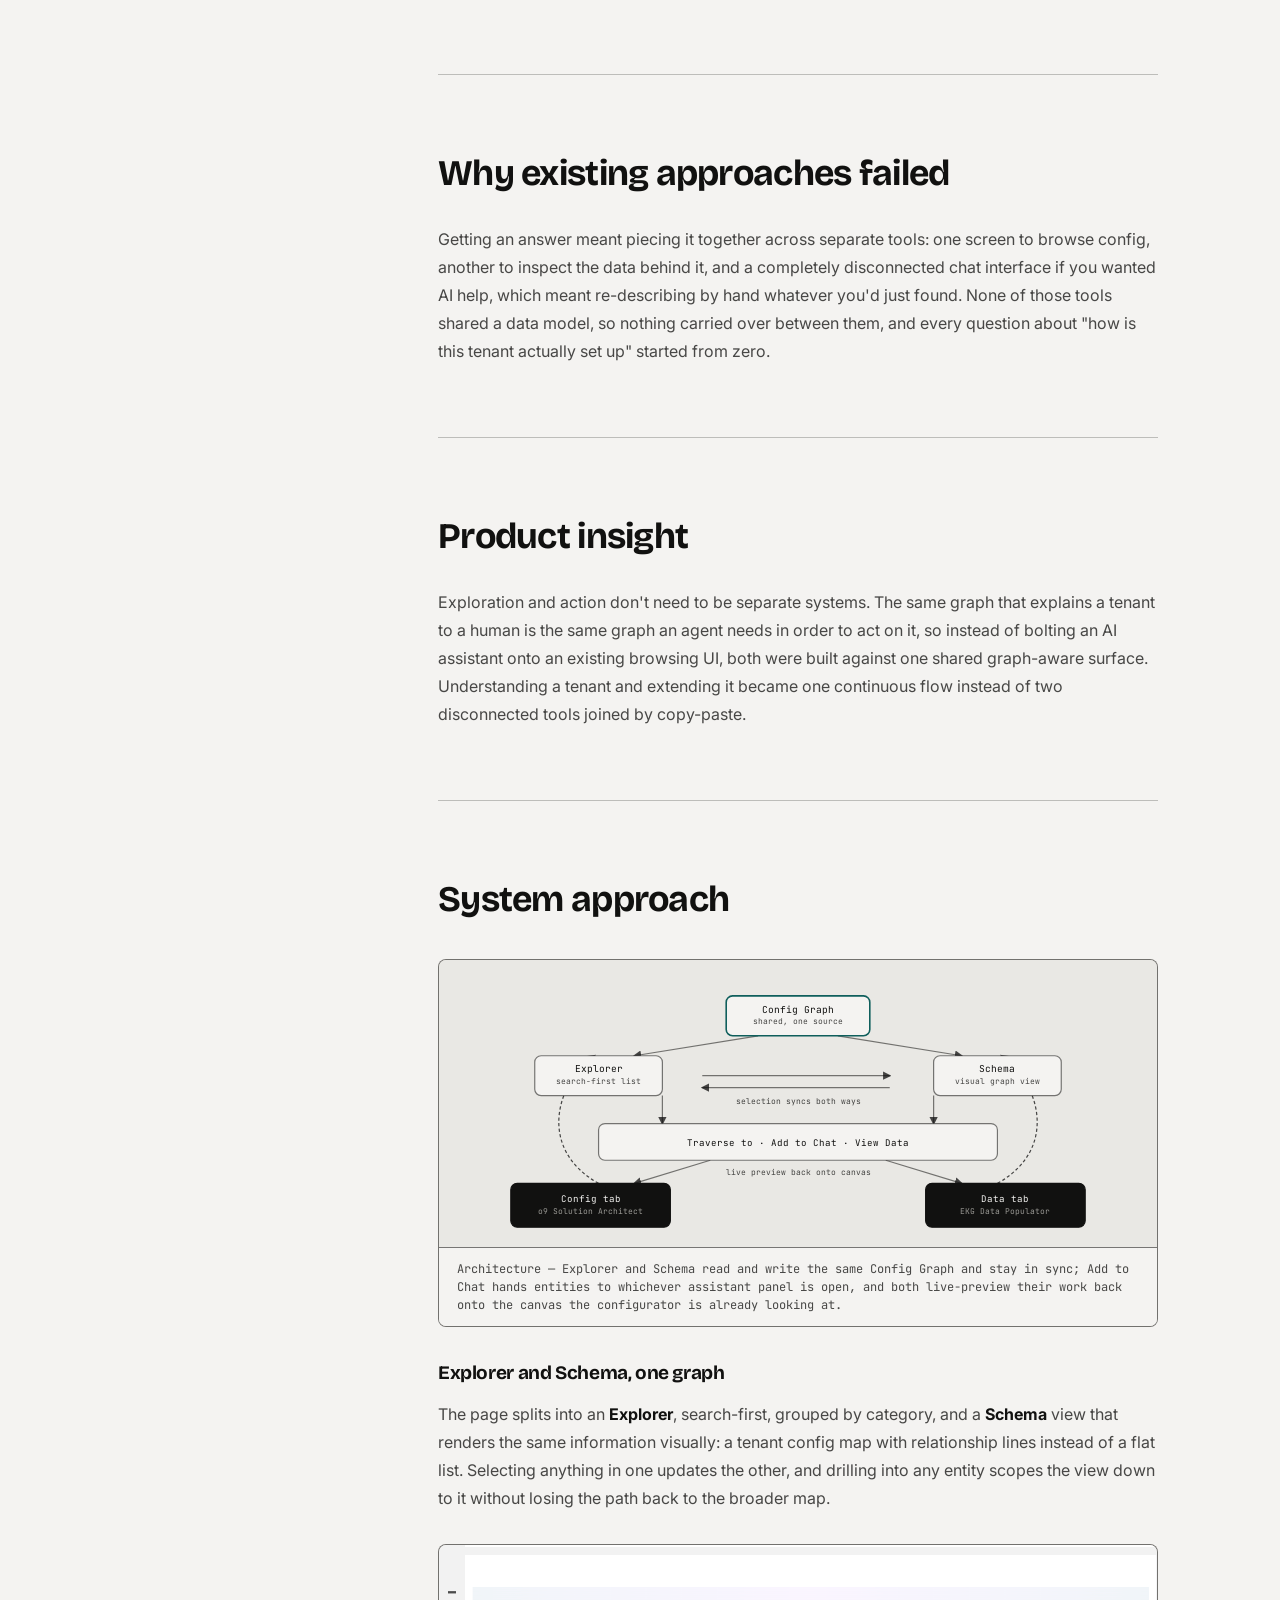
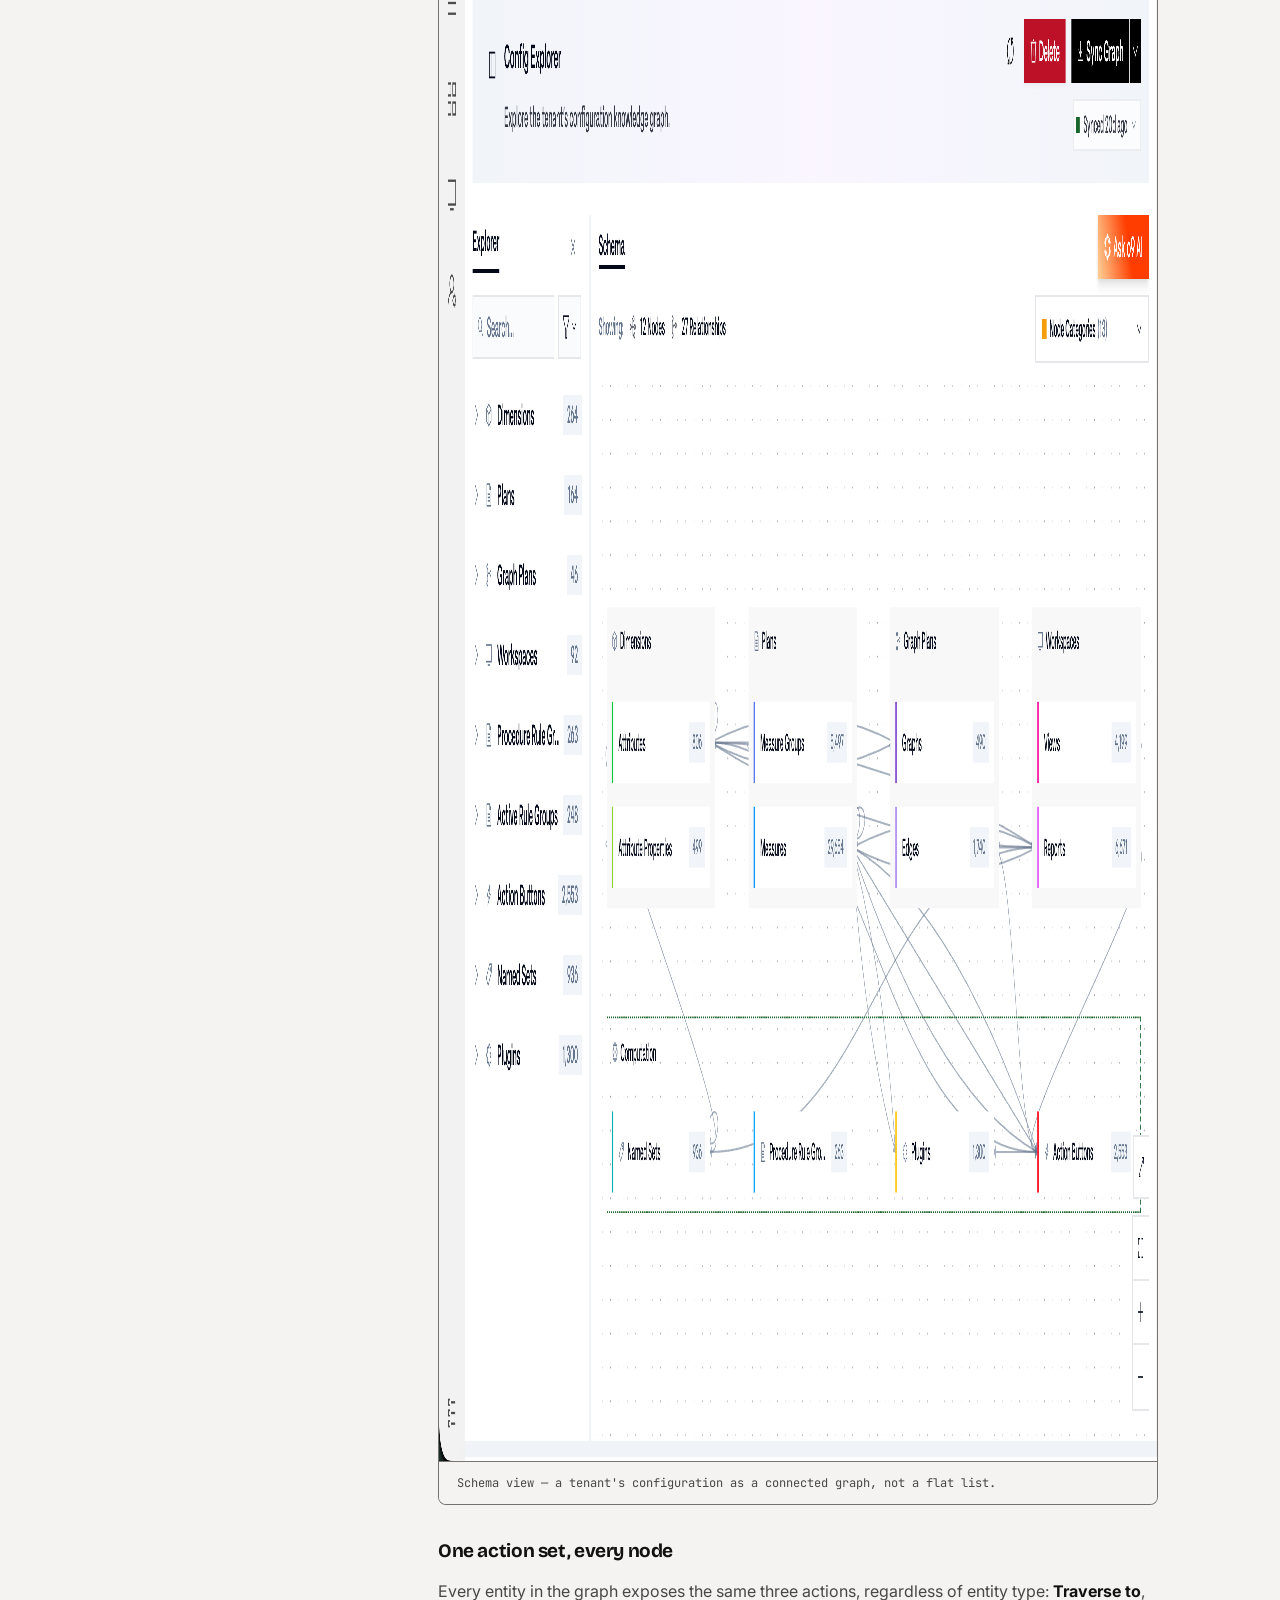
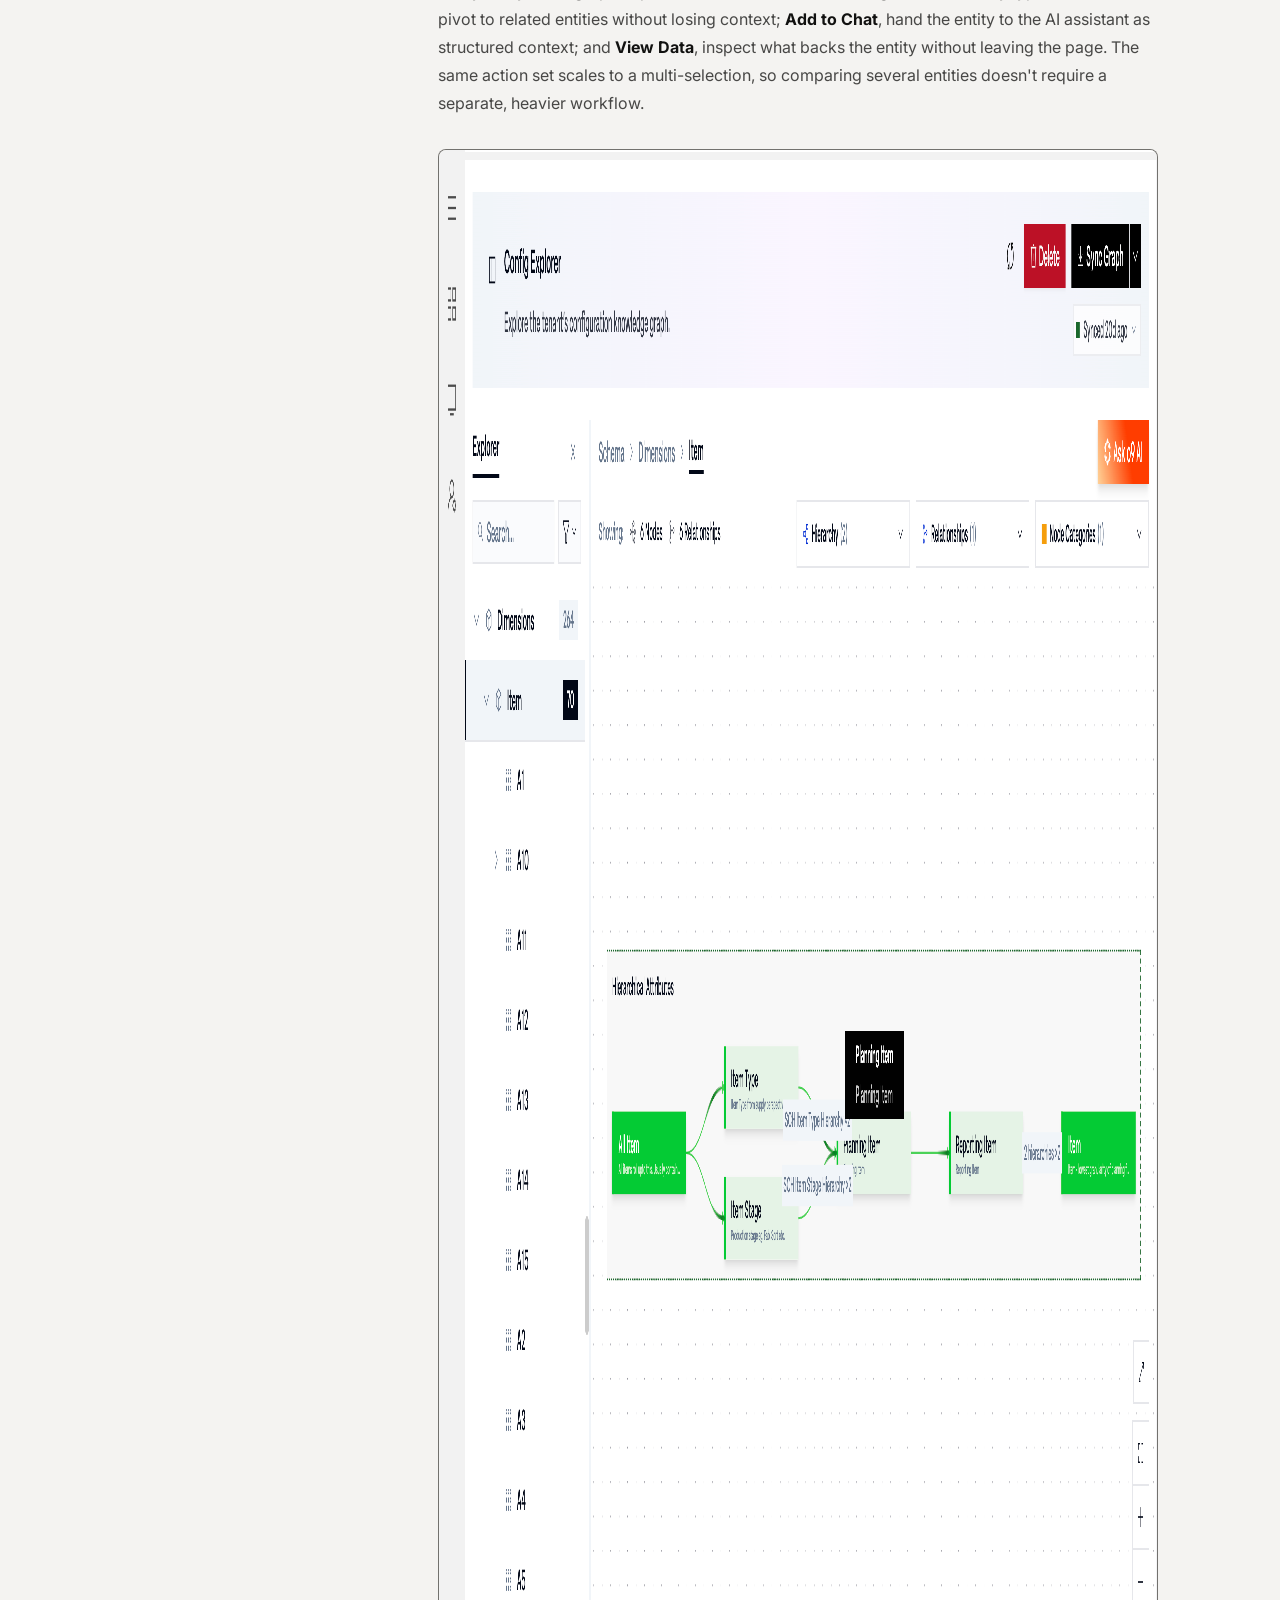
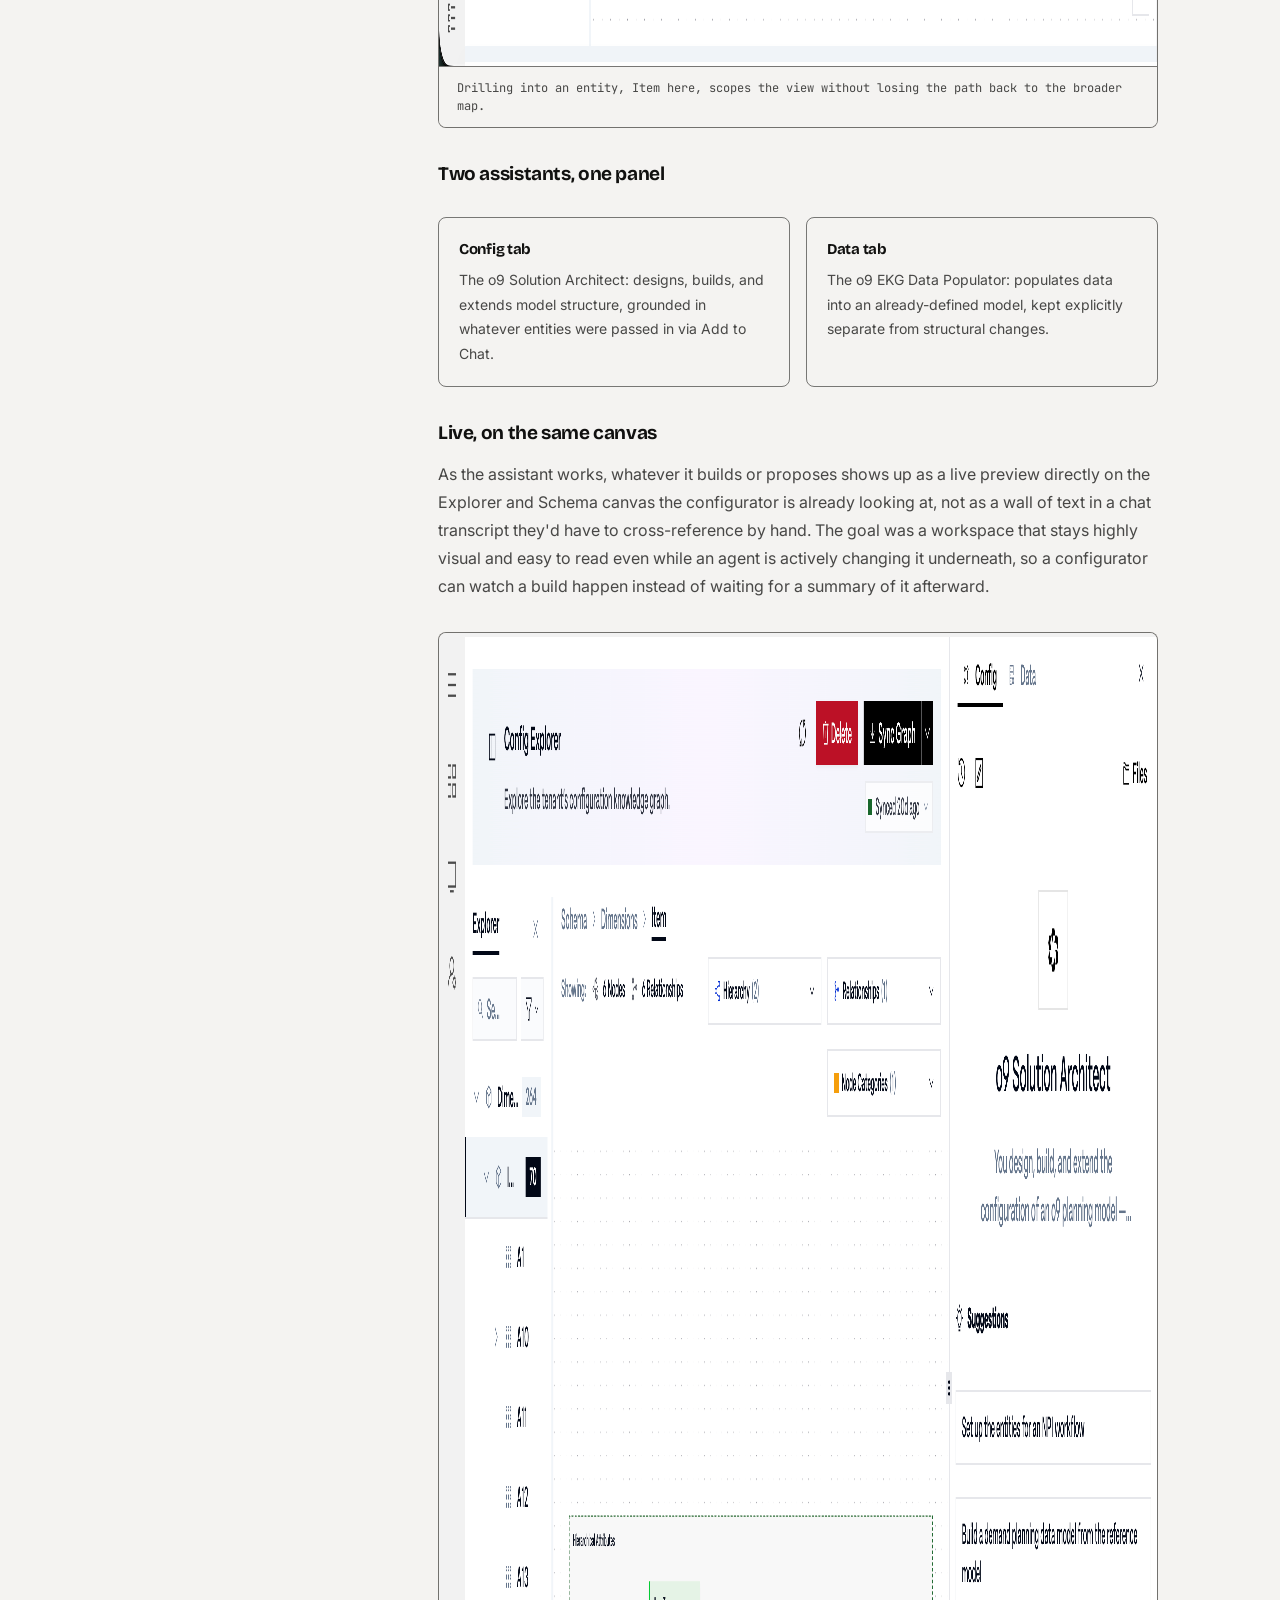
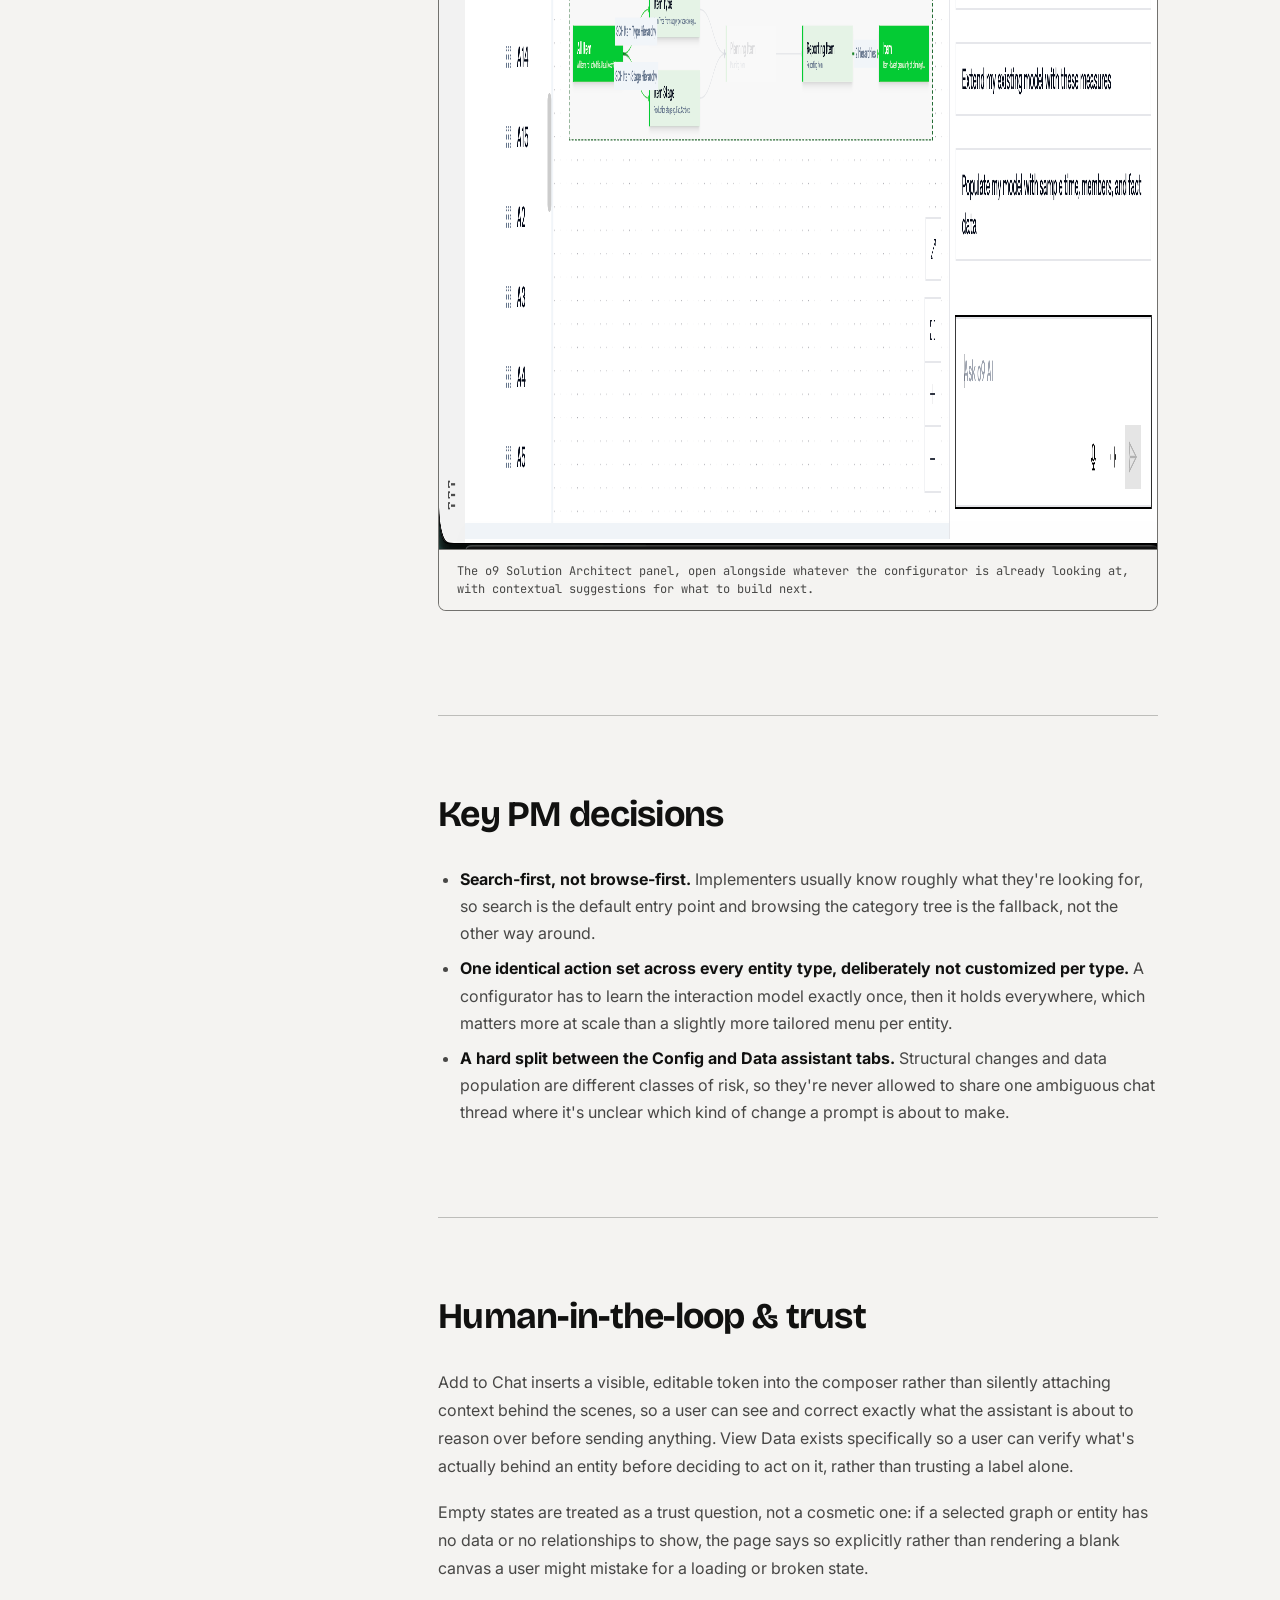
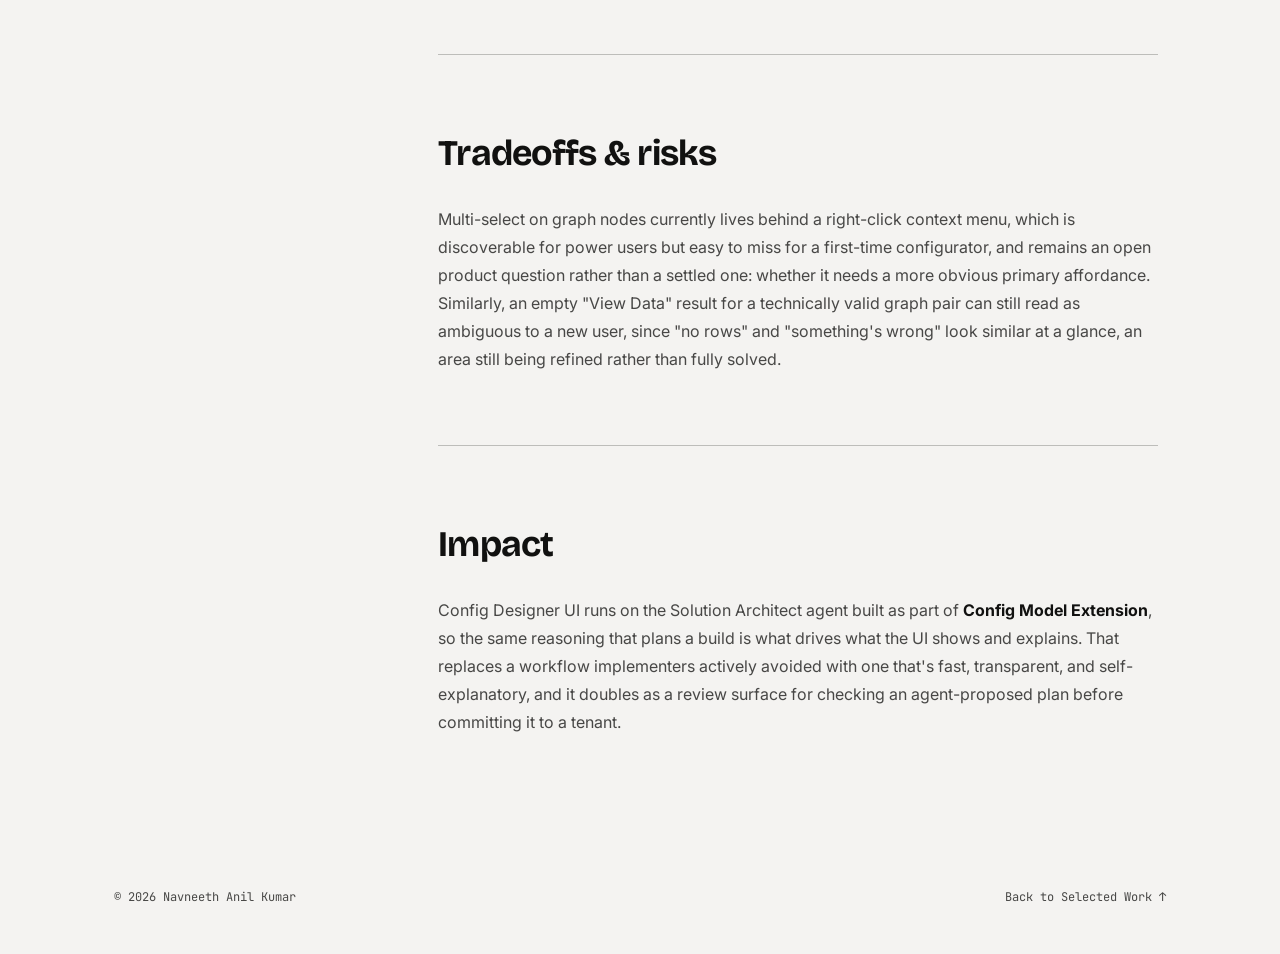
==== commit f718c0cb: "Fix case-study mobile reading experience, and bump asset versions The asset versions are the headlin" ====
--- a/projects/config-designer-ui.html
+++ b/projects/config-designer-ui.html
@@ -24,8 +24,8 @@
 <link rel="preconnect" href="https://fonts.googleapis.com">
 <link rel="preconnect" href="https://fonts.gstatic.com" crossorigin>
 <link href="https://fonts.googleapis.com/css2?family=Bricolage+Grotesque:opsz,wght@12..96,400;12..96,500;12..96,600;12..96,700;12..96,800&family=Inter:wght@400;500;600&family=JetBrains+Mono:wght@400;500&display=swap" rel="stylesheet">
-<link rel="stylesheet" href="../styles.css?v=3" />
-<link rel="stylesheet" href="case-study.css?v=2" />
+<link rel="stylesheet" href="../styles.css?v=4" />
+<link rel="stylesheet" href="case-study.css?v=3" />
 <noscript><style>
   .reveal, .reveal.in{ opacity:1 !important; transform:none !important; filter:none !important; }
 </style></noscript>
@@ -298,6 +298,6 @@
   <a href="../index.html#projects">Back to Selected Work &uarr;</a>
 </footer>
 
-<script src="case-study.js?v=3"></script>
+<script src="case-study.js?v=5"></script>
 </body>
 </html>
--- a/styles.css
+++ b/styles.css
@@ -1,11 +1,12 @@
 /* ============ Tokens ============ */
 :root{
   --ink: #111110;
-  --paper: #f3f1ea;
-  --paper-2: #eae7dc;
-  --line: rgba(17,17,16,0.14);
-  --line-strong: rgba(17,17,16,0.35);
-  --muted: rgba(17,17,16,0.62);
+  --paper: #f4f3f1;
+  --paper-2: #e9e8e4;
+  --paper-alt: #ecebe7;
+  --line: rgba(17,17,16,0.24);
+  --line-strong: rgba(17,17,16,0.55);
+  --muted: rgba(17,17,16,0.76);
 
   --void: #0a0a0a;
   --void-2: #161615;
@@ -13,8 +14,8 @@
   --void-muted: rgba(245,243,236,0.6);
   --void-line: rgba(245,243,236,0.14);
 
-  --accent: #cbff4d;
-  --accent-dark: #6b7a1f;
+  --accent: #14b8a6;
+  --accent-dark: #0f5f5c;
 
   --display: "Bricolage Grotesque", "Helvetica Neue", Arial, sans-serif;
   --serif: var(--display);
@@ -25,7 +26,10 @@
 }
 
 *{ box-sizing:border-box; }
-html{ scroll-behavior:smooth; }
+/* overflow-x:clip stops a stray element creating a horizontal scroll (and the
+   paper gutter beside the dark hero) without making a scroll container the way
+   overflow:hidden would, which would break the sticky nav. */
+html{ scroll-behavior:smooth; overflow-x:clip; }
 
 body{
   margin:0;
@@ -46,6 +50,10 @@
 p{ margin:0; }
 em{ font-style:italic; }
 
+/* Selection uses the accent so no browser default blue lands on the page */
+::selection{ background:var(--accent); color:var(--void); }
+::-moz-selection{ background:var(--accent); color:var(--void); }
+
 /* ============ Texture ============ */
 .grain{
   position:fixed; inset:0; z-index:999; pointer-events:none;
@@ -55,13 +63,16 @@
 
 .cursor-dot{
   position:fixed; top:0; left:0; width:10px; height:10px; border-radius:50%;
-  background:var(--ink); pointer-events:none; z-index:1000;
+  /* difference blending inverts against the backdrop, so the cursor stays
+     visible over the dark nav, hero and contact sections as well as paper */
+  background:#fff; mix-blend-mode:difference;
+  pointer-events:none; z-index:1000;
   transform:translate(-50%,-50%);
   transition:width .18s ease, height .18s ease, background .18s ease, opacity .18s ease;
   opacity:0;
 }
 .cursor-dot.active{ opacity:1; }
-.cursor-dot.hover{ width:44px; height:44px; background:transparent; border:1.5px solid var(--ink); }
+.cursor-dot.hover{ width:44px; height:44px; background:transparent; border:1.5px solid #fff; }
 
 .scroll-progress{
   position:fixed; top:0; left:0; height:3px; background:var(--ink); z-index:998; width:0%;
@@ -73,8 +84,10 @@
 /* ============ Nav ============ */
 .nav-wrap{
   position:sticky; top:0; z-index:100;
-  background:rgba(10,10,10,0.72);
-  backdrop-filter:blur(14px);
+  /* Opaque: the nav sits above .hero-wrap in the DOM, so a translucent
+     background sampled the cream body behind it and rendered grey. The
+     blur also recomposited on every hover repaint, which read as flicker. */
+  background:var(--void);
   border-bottom:1px solid var(--void-line);
 }
 .nav{
@@ -147,7 +160,7 @@
 .hero-name.in .line{ opacity:1; transform:translateY(0); }
 .hero-name .line.outline{ transition-delay:.14s; }
 .hero-name .outline{
-  color:transparent; -webkit-text-stroke:1.5px var(--accent);
+  color:var(--accent);
   font-style:normal; font-weight:700;
 }
 .hero-position{
@@ -181,7 +194,7 @@
   width:min(280px, 100%); aspect-ratio:4/5; overflow:hidden;
   border:1px solid var(--void-text); border-radius:4px;
   filter:grayscale(1) contrast(1.05);
-  box-shadow:14px 14px 0 var(--accent);
+  box-shadow:14px 14px 0 var(--void-2), 15px 15px 0 var(--void-line);
 }
 .hero-photo-frame img{ width:100%; height:100%; object-fit:cover; }
 .hero-photo-tag{
@@ -228,11 +241,13 @@
 @keyframes marquee{ from{ transform:translateX(0); } to{ transform:translateX(-50%); } }
 
 /* ============ Sections (generic) ============ */
+/* Alt surface for one mid-page band; full-bleed like .hero-wrap and .contact-wrap. */
+.band-alt{ background:var(--paper-alt); }
 .section{ max-width:var(--maxw); margin:0 auto; padding:140px var(--pad); }
 .section-head{ margin-bottom:64px; }
 .section-num{
-  display:inline-block; font-family:var(--mono); font-size:13px; color:var(--muted);
-  border:1px solid var(--line-strong); border-radius:999px; padding:4px 12px; margin-bottom:18px;
+  display:inline-block; font-family:var(--mono); font-size:13px; color:var(--accent-dark);
+  border:1px solid var(--accent-dark); border-radius:999px; padding:4px 12px; margin-bottom:18px;
 }
 .section-num::before{ content:"/// "; color:var(--accent-dark); }
 .section-head h2{ font-size:clamp(42px,6.2vw,84px); line-height:0.98; }
@@ -268,13 +283,14 @@
 .tl-item:last-child{ margin-bottom:0; }
 .tl-marker{ position:absolute; left:0; top:6px; width:20px; height:20px; display:flex; align-items:center; justify-content:center; }
 .tl-dot{ width:11px; height:11px; border-radius:50%; background:var(--paper); border:2px solid var(--ink); }
-.tl-featured .tl-dot{ background:var(--ink); }
+.tl-featured .tl-dot{ background:var(--accent-dark); border-color:var(--accent-dark); }
 .tl-top{ display:flex; align-items:baseline; justify-content:space-between; flex-wrap:wrap; gap:8px; }
 .tl-top h3{ font-size:24px; }
 .tl-date{ font-family:var(--mono); font-size:12.5px; color:var(--muted); letter-spacing:0.03em; }
 .tl-org{ font-size:14px; color:var(--muted); margin-top:4px; font-weight:500; }
 .tl-desc{ margin-top:14px; color:var(--muted); font-size:15.5px; line-height:1.7; max-width:640px; }
-.tl-desc a{ text-decoration:underline; text-underline-offset:3px; color:var(--ink); }
+.tl-desc a{ text-decoration:underline; text-underline-offset:3px; color:var(--ink); transition:color .2s ease; }
+.tl-desc a:hover{ color:var(--accent-dark); }
 .tl-tags{ display:flex; flex-wrap:wrap; gap:8px; margin-top:16px; }
 .tl-tags li{
   font-family:var(--mono); font-size:11.5px; padding:5px 10px; border:1px solid var(--line-strong);
@@ -326,7 +342,7 @@
   font-family:var(--mono); font-size:10.5px; text-transform:uppercase; letter-spacing:0.05em;
   padding:3px 10px; border-radius:999px; border:1px solid currentColor;
 }
-.status-pill.status-live{ color:var(--accent-dark); }
+.status-pill.status-live{ color:var(--accent-dark); background:rgba(20,184,166,0.10); }
 .status-pill.status-build{ color:var(--muted); }
 .status-pill.status-prototype{ color:var(--muted); }
 .status-pill.status-internal{ color:var(--accent-dark); }
@@ -340,7 +356,7 @@
   padding:3px 9px; border-radius:999px; margin-top:2px;
 }
 .layer-label.layer-system{ background:var(--ink); color:var(--paper); }
-.layer-label.layer-product{ background:var(--accent); color:var(--void); }
+.layer-label.layer-product{ background:var(--accent-dark); color:var(--paper); }
 .layer-row p{ font-size:15px; line-height:1.6; color:var(--muted); }
 .supporting-heading{
   font-family:var(--mono); font-size:13px; text-transform:uppercase; letter-spacing:0.06em;
@@ -380,6 +396,7 @@
   display:flex; flex-direction:column; gap:12px;
 }
 .project-card:hover{ background:var(--paper-2); }
+.project-card:hover h4{ color:var(--accent-dark); }
 .card-index{ font-family:var(--mono); font-size:12px; color:var(--accent-dark); }
 .project-card h4{ font-size:22px; }
 .card-why{ font-size:13px; line-height:1.6; color:var(--muted); font-style:italic; border-left:2px solid var(--accent-dark); padding-left:12px; }
@@ -402,9 +419,12 @@
 .edu-meta .mono{ font-family:var(--mono); font-size:12px; letter-spacing:0.06em; color:var(--muted); text-transform:uppercase; }
 
 /* ============ Contact ============ */
+/* Full-bleed like .hero-wrap: .contact is a .section, so its own background
+   stopped at --maxw and left paper down both edges. */
+.contact-wrap{ background:var(--void); }
 .contact{ background:var(--void); color:var(--void-text); border-radius:0; }
 .contact-inner{ max-width:720px; }
-.contact .section-num{ border-color:var(--void-line); color:var(--void-muted); }
+.contact .section-num{ border-color:var(--accent); color:var(--accent); }
 .contact .section-num::before{ color:var(--accent); }
 .contact h2{ color:var(--void-text); font-size:clamp(48px,7.5vw,96px); margin-top:20px; }
 .dot-accent{ color:var(--accent); }
@@ -511,3 +531,40 @@
   .how-list{ grid-template-columns:1fr; }
   .pm-summary-grid{ grid-template-columns:1fr; gap:20px; }
 }
+
+/* Phone sizing. The layout stacked correctly below 720px but kept desktop
+   proportions: 140px section padding, a 52px timeline indent and 36px card
+   padding all ate a 375px screen. */
+@media (max-width:720px){
+  .section{ padding:88px var(--pad); }
+  .section-head{ margin-bottom:40px; }
+
+  /* Buttons were wrapping to two ragged rows at different widths. */
+  .hero-actions{ flex-direction:column; align-items:stretch; gap:12px; }
+  .btn{ justify-content:center; }
+
+  /* The dot centred itself against the eyebrow once the text wrapped. */
+  .eyebrow{ align-items:flex-start; }
+  .eyebrow .dot{ margin-top:5px; flex:0 0 auto; }
+
+  /* Matches the desktop frame: --ink is invisible on the dark hero. */
+  .hero-photo-frame{ box-shadow:8px 8px 0 var(--void-2), 9px 9px 0 var(--void-line); }
+
+  /* 52px of indent left ~275px for text, so every tag sat on its own row. */
+  .tl-item{ padding-left:34px; margin-bottom:44px; }
+  .tl-top h3{ font-size:21px; }
+
+  .project-card{ padding:26px 22px; }
+  .case-card{ padding:26px 20px; }
+
+  /* Three stats were stacking vertically into a 308px column. */
+  .case-stats{ display:grid; grid-template-columns:repeat(3,minmax(0,1fr)); gap:14px; }
+  .stat-num{ font-size:22px; }
+
+  /* Label and value collided in a 327px row. */
+  .contact-link{ flex-direction:column; align-items:flex-start; gap:4px; padding:18px 0; }
+  .contact-link strong{ font-size:19px; }
+
+  /* A 240px tooltip centred on a word near the right edge ran off screen. */
+  .gloss .gloss-tip{ max-width:min(240px, calc(100vw - 48px)); }
+}
--- a/projects/case-study.css
+++ b/projects/case-study.css
@@ -39,7 +39,10 @@
 
 .doc-layout{
   max-width:var(--maxw); margin:0 auto; padding:64px var(--pad) 120px;
-  display:grid; grid-template-columns:260px 1fr; gap:64px; align-items:start;
+  /* minmax(0,...) not 1fr: the comparison table sets min-width:640px, and a bare
+     1fr track adopts that as its minimum, blowing the whole grid past the
+     viewport and dragging the TOC with it. */
+  display:grid; grid-template-columns:260px minmax(0,1fr); gap:64px; align-items:start;
 }
 
 .doc-toc{
@@ -65,9 +68,12 @@
 .doc-toc li.active a .doc-toc-num{ color:var(--accent); }
 
 .doc-content{ max-width:720px; }
-.doc-section{ padding-bottom:72px; margin-bottom:72px; border-bottom:1px solid var(--line); }
+.doc-section{ padding-bottom:72px; margin-bottom:72px; border-bottom:1px solid var(--line);
+  /* The id is on the section, so scroll-margin must live here -- on the h2 it
+     never applied, and .reveal shifts the target up ~28px after the jump. */
+  scroll-margin-top:80px; }
 .doc-section:last-child{ border-bottom:none; margin-bottom:0; padding-bottom:0; }
-.doc-section h2{ font-size:clamp(26px,3vw,36px); margin-bottom:24px; scroll-margin-top:100px; }
+.doc-section h2{ font-size:clamp(26px,3vw,36px); margin-bottom:24px; }
 .doc-section h3{ font-size:19px; margin:32px 0 12px; }
 .doc-section p{ font-size:16px; line-height:1.75; color:var(--muted); margin-bottom:18px; }
 .doc-section p:last-child{ margin-bottom:0; }
@@ -113,7 +119,7 @@
 }
 .doc-compare td{ color:var(--muted); }
 .doc-compare tr:last-child td{ border-bottom:none; }
-.doc-compare tr.doc-compare-winner td{ background:rgba(203,255,77,0.14); color:var(--ink); }
+.doc-compare tr.doc-compare-winner td{ background:rgba(20,184,166,0.18); color:var(--ink); }
 .doc-compare tr.doc-compare-winner td:first-child{ font-weight:700; color:var(--ink); position:relative; }
 .doc-compare-pill{
   display:inline-block; font-family:var(--mono); font-size:10px; text-transform:uppercase; letter-spacing:0.05em;
@@ -136,10 +142,31 @@
 }
 
 @media (max-width:900px){
-  .doc-layout{ grid-template-columns:1fr; }
+  .doc-layout{ grid-template-columns:minmax(0,1fr); }
   .doc-toc{ position:static; }
   .doc-metric-grid{ grid-template-columns:1fr; }
   .doc-skim{ grid-template-columns:1fr; gap:20px; }
   .doc-skim-item{ border-left:none; padding-left:0; border-top:1px solid var(--line-strong); padding-top:16px; }
   .doc-skim-item:first-child{ border-top:none; padding-top:0; }
 }
+
+/* ============ Phone ============ */
+@media (max-width:900px){
+  /* The TOC is a sticky sidebar on desktop; stacked inline on a phone it was a
+     459px wall between the summary and the writing. case-study.js collapses it
+     and makes the head a toggle. Without JS it stays open, which is fine. */
+  .doc-toc-head{ display:flex; align-items:center; justify-content:space-between; cursor:pointer; }
+  .doc-toc-head::after{
+    content:"\25be"; font-size:13px; color:var(--accent-dark);
+    transition:transform .2s ease;
+  }
+  .doc-toc.is-collapsed .doc-toc-head::after{ transform:rotate(-90deg); }
+  .doc-toc.is-collapsed ol,
+  .doc-toc.is-collapsed .doc-toc-progress{ display:none; }
+  .doc-toc-head:focus-visible{ outline:2px solid var(--accent-dark); outline-offset:-2px; }
+
+  /* A 900-unit viewBox scaled into ~320px rendered the 10px labels at 3.6px.
+     Give it a legible floor and pan horizontally, same as .doc-compare-wrap. */
+  .doc-figure{ overflow-x:auto; }
+  .doc-figure svg{ width:820px !important; max-width:none; }
+}
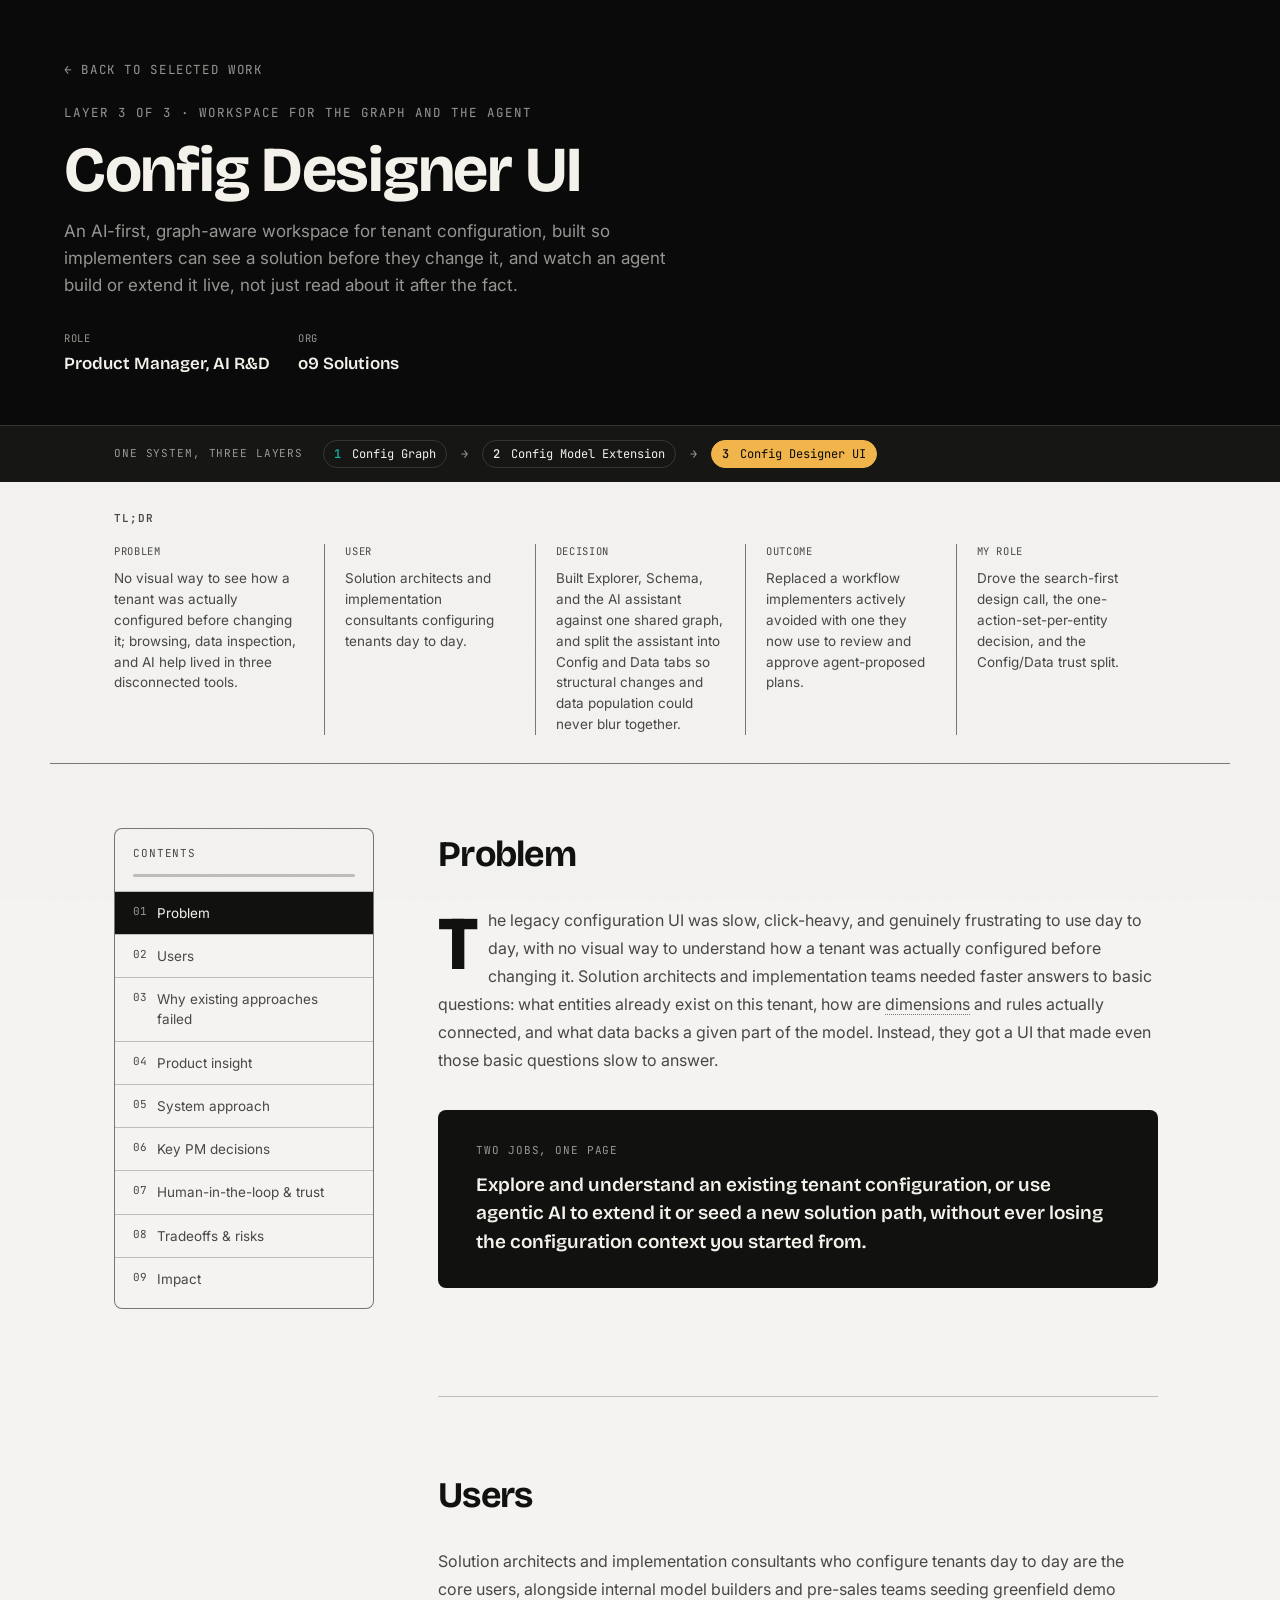
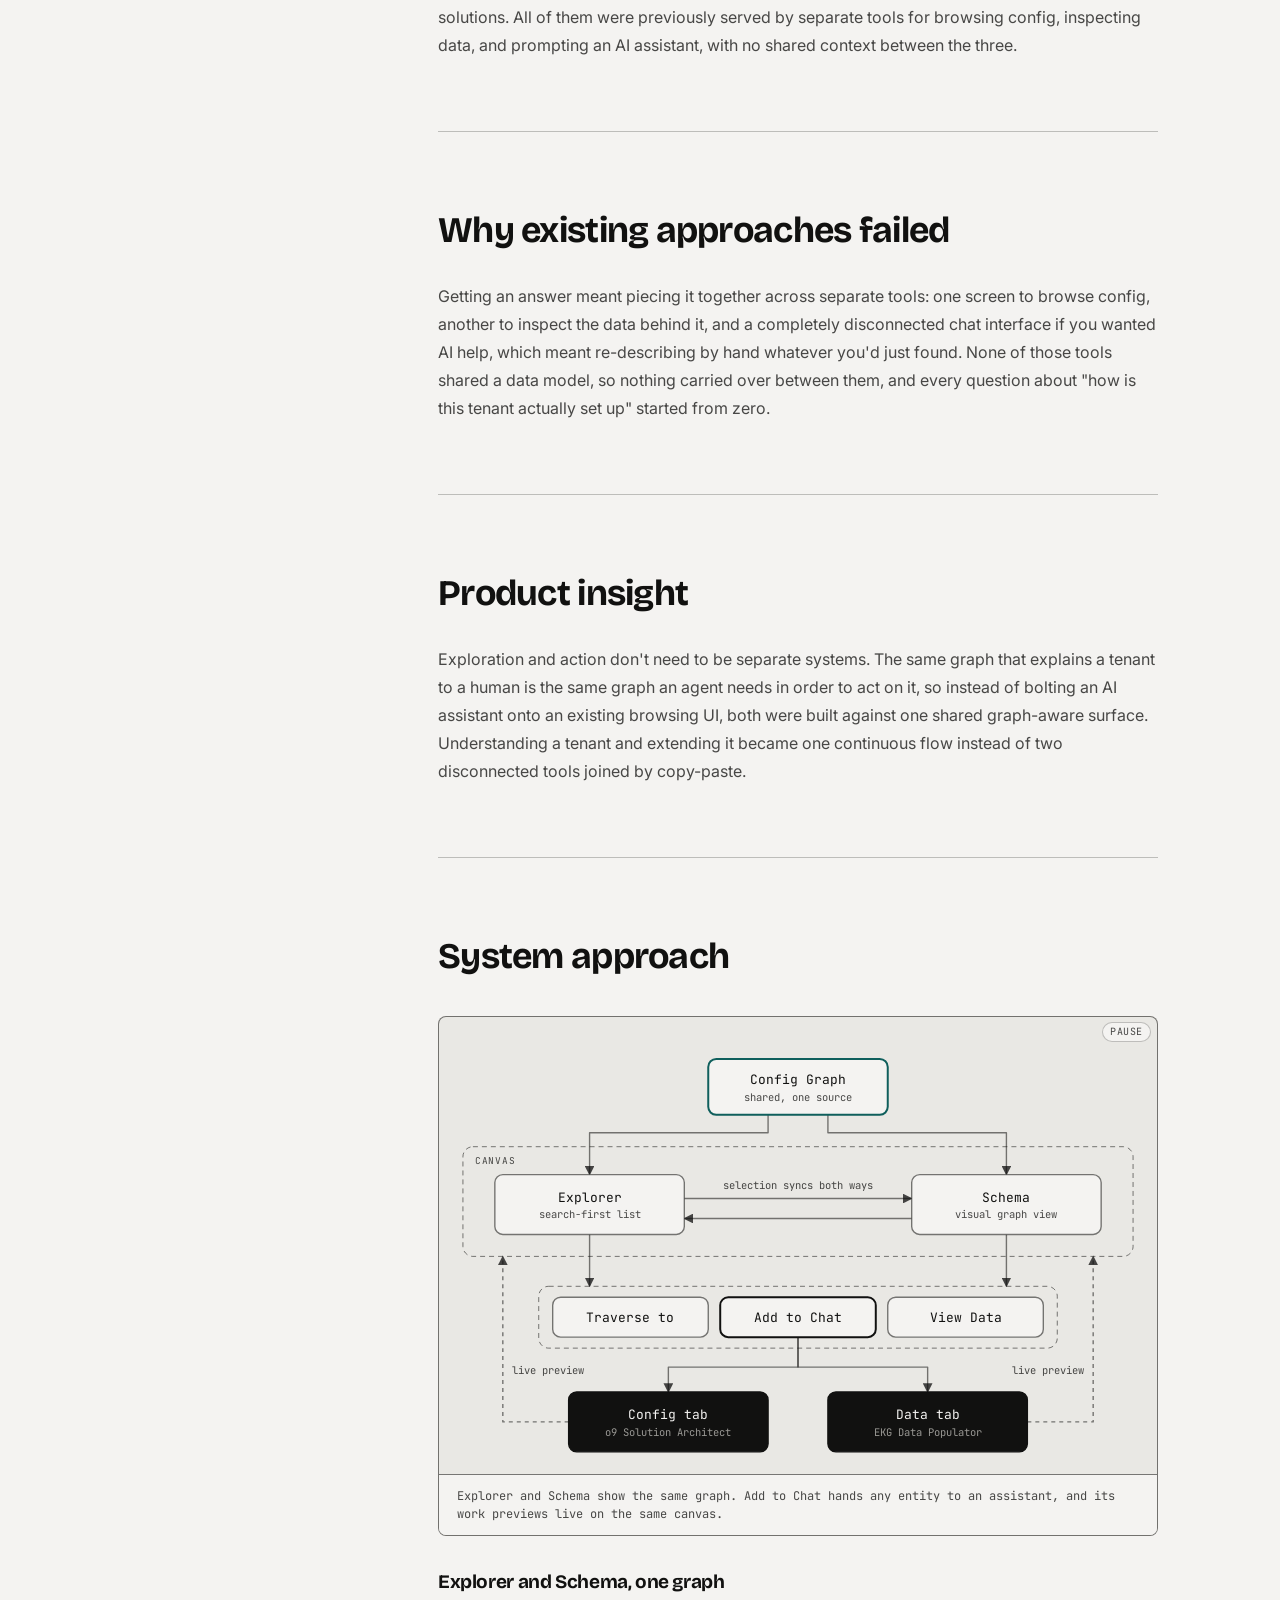
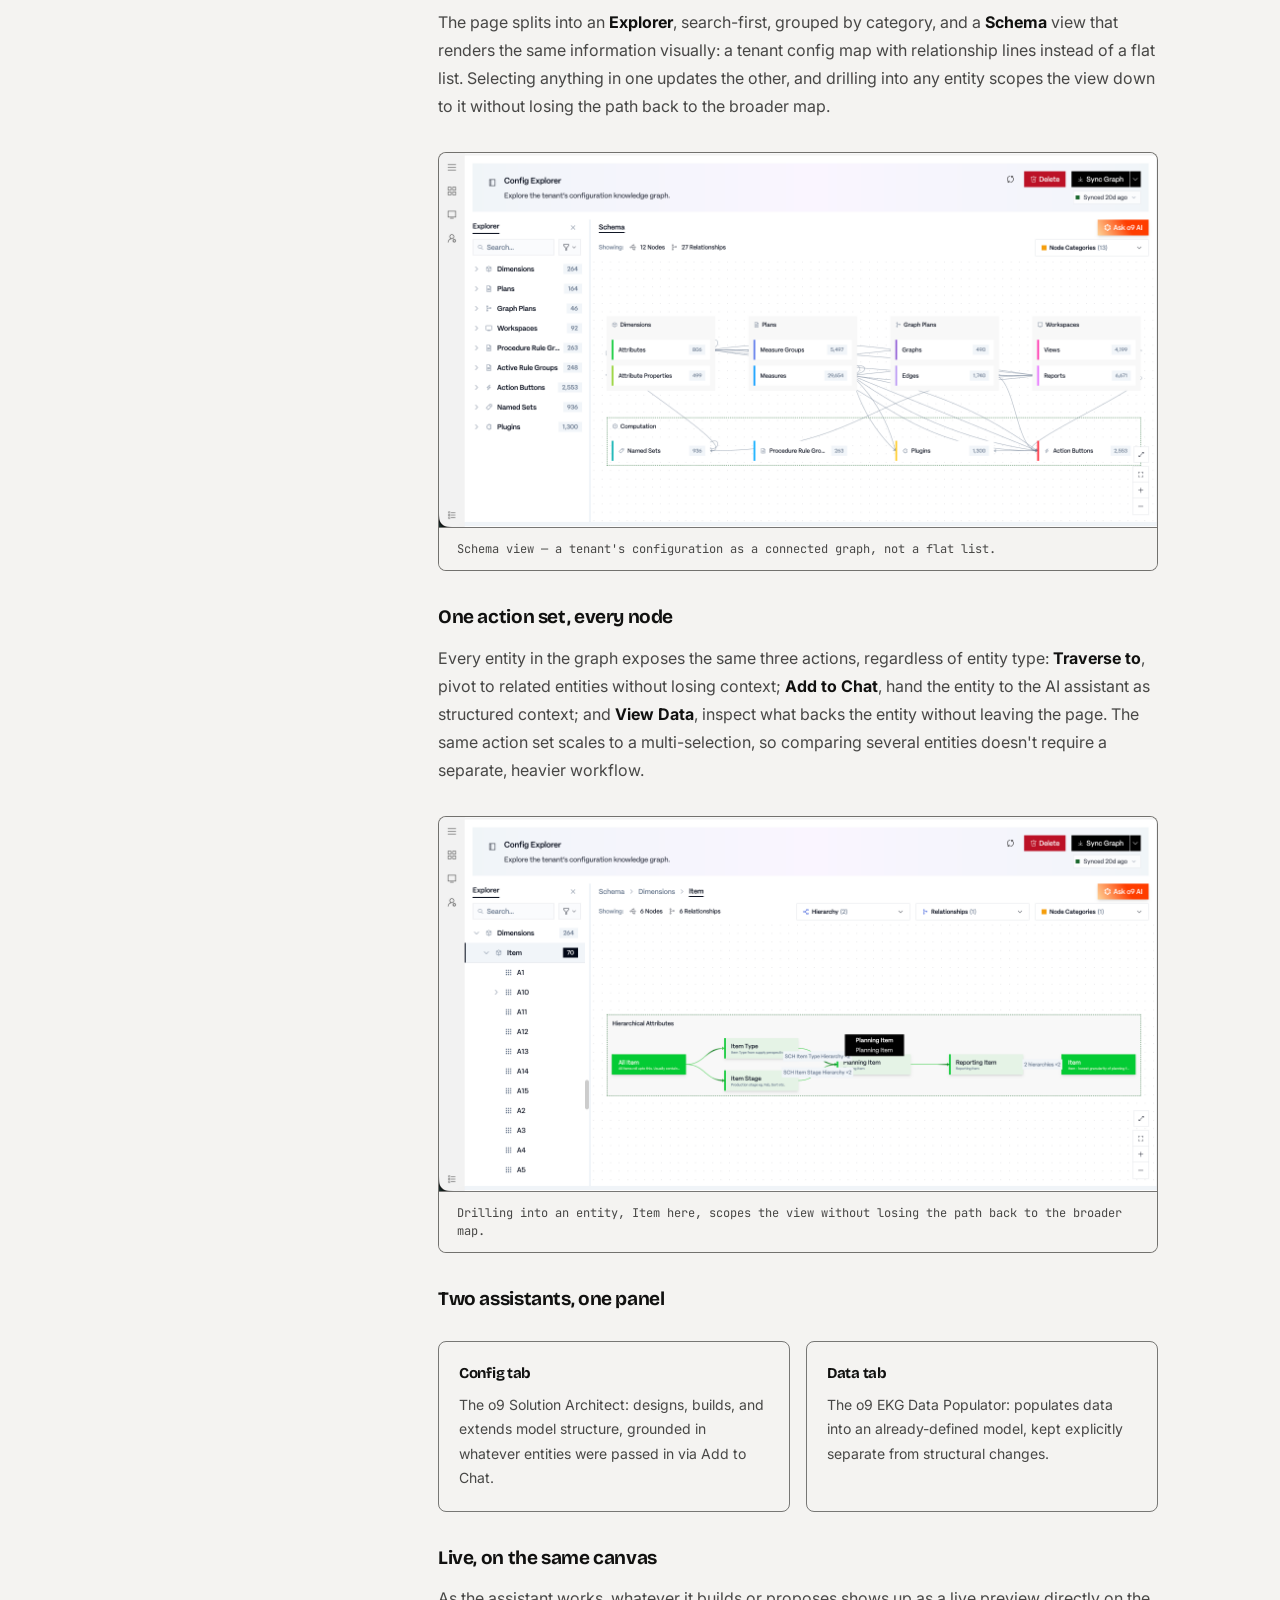
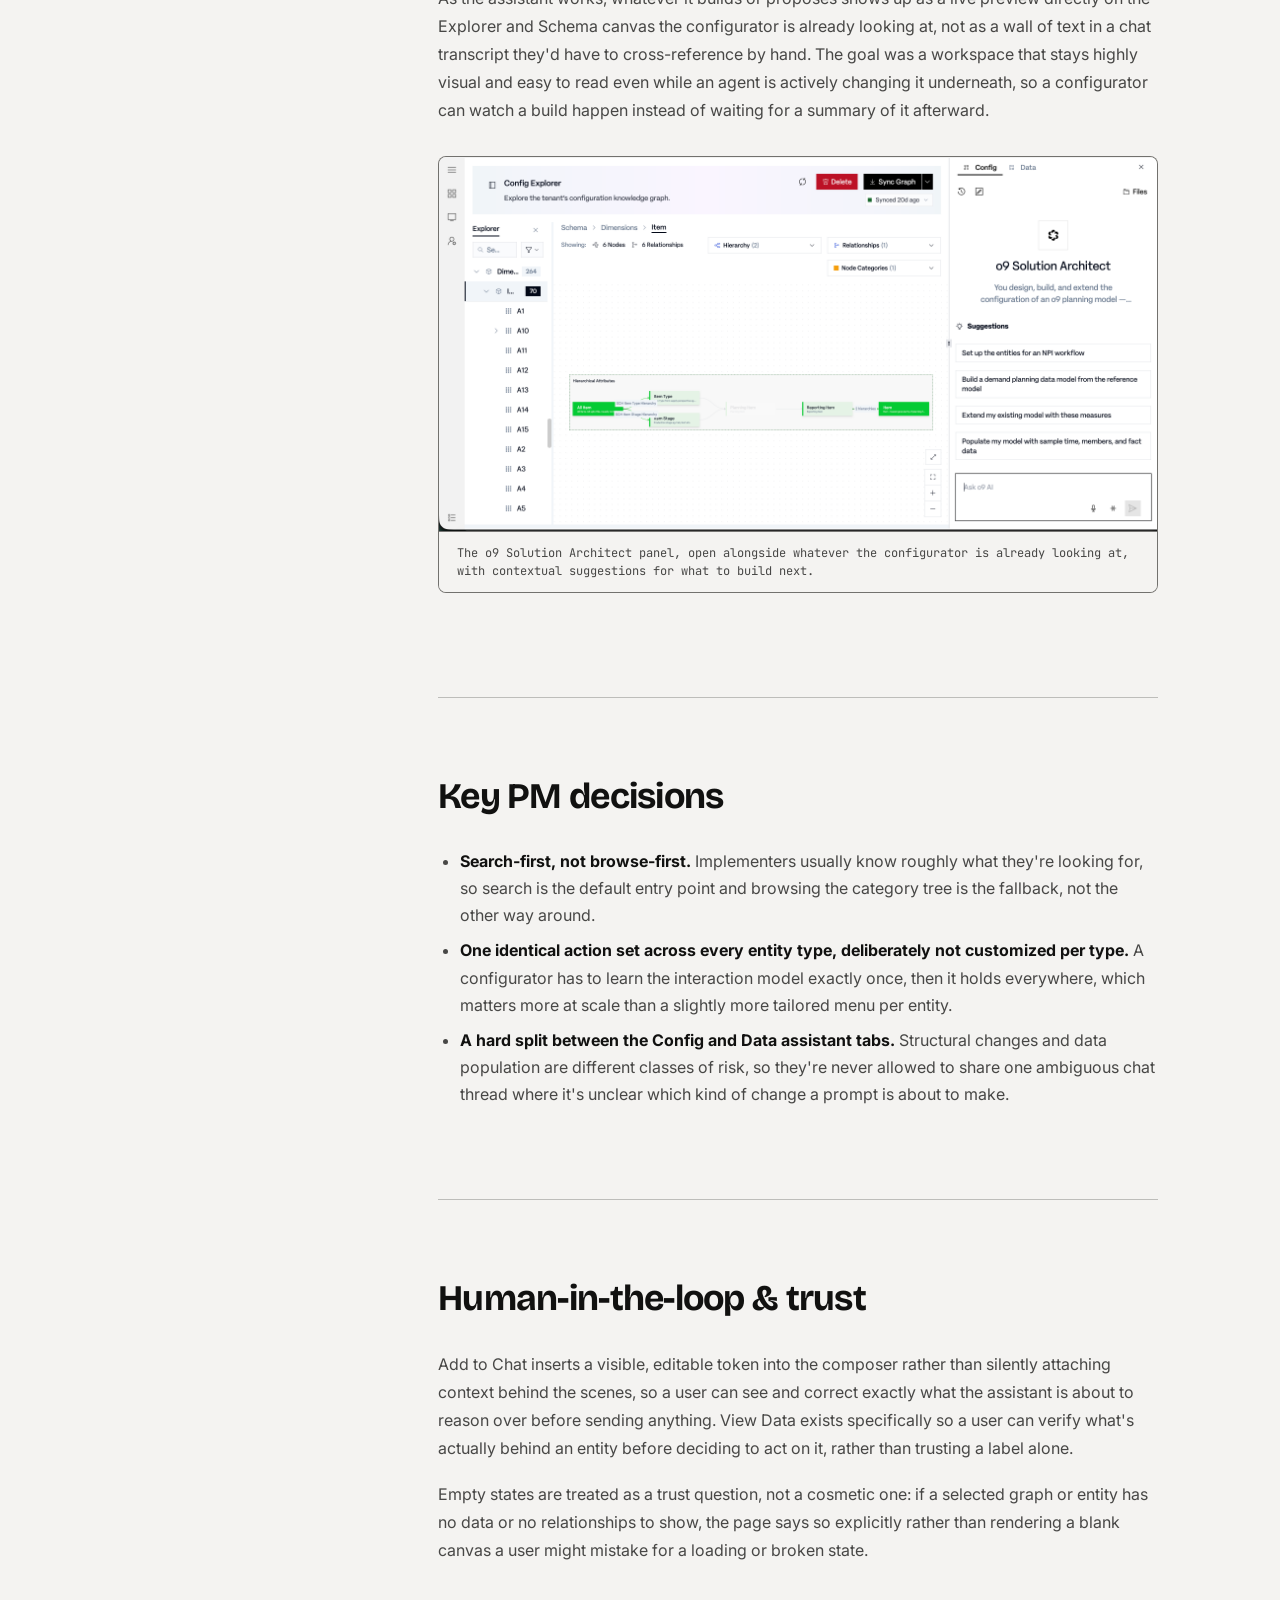
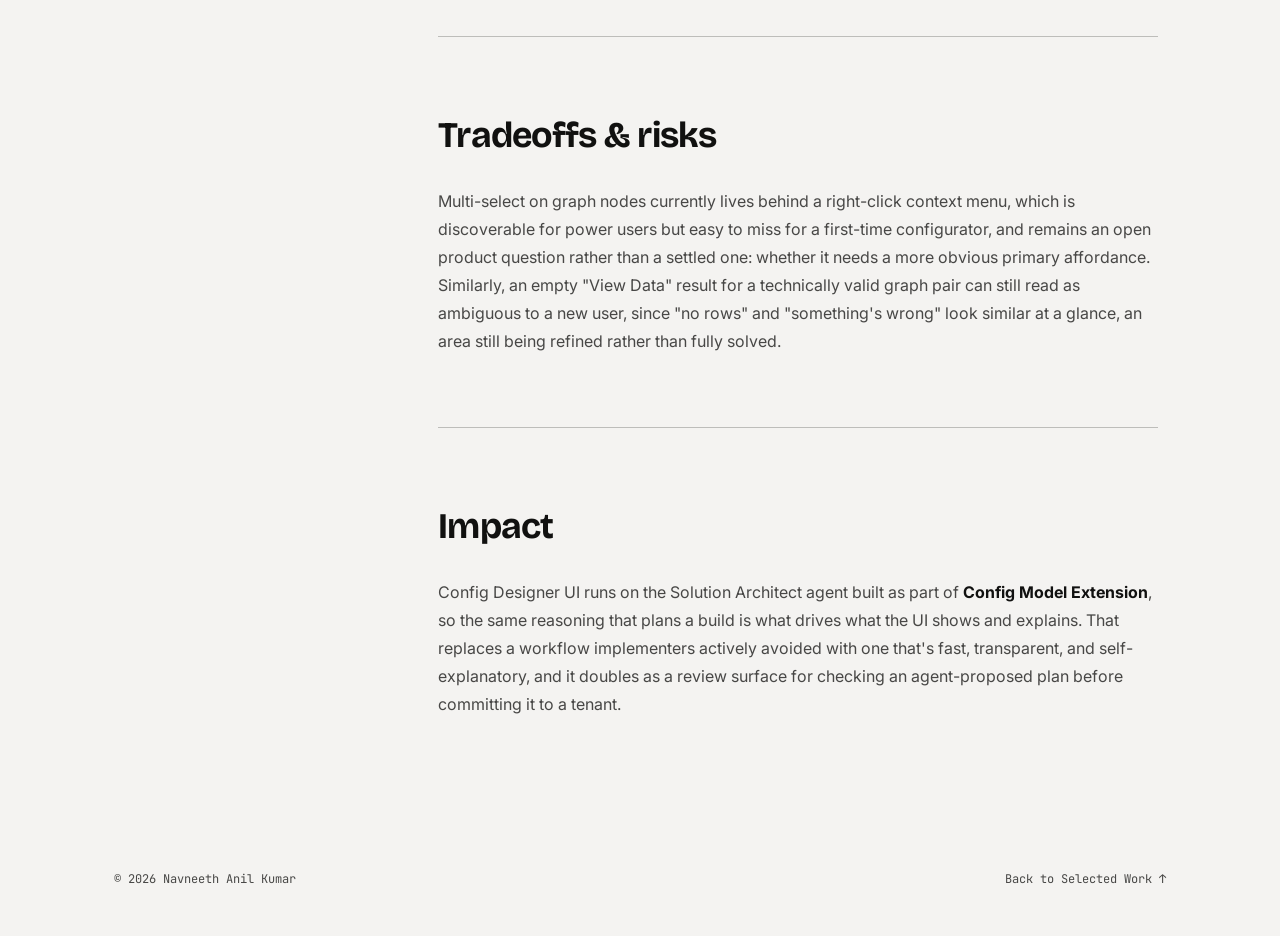
==== commit f3e15653: "Reposition site around the knowledge layer, animate case studies - Lead with the enterprise knowledg" ====
--- a/projects/config-designer-ui.html
+++ b/projects/config-designer-ui.html
@@ -24,8 +24,8 @@
 <link rel="preconnect" href="https://fonts.googleapis.com">
 <link rel="preconnect" href="https://fonts.gstatic.com" crossorigin>
 <link href="https://fonts.googleapis.com/css2?family=Bricolage+Grotesque:opsz,wght@12..96,400;12..96,500;12..96,600;12..96,700;12..96,800&family=Inter:wght@400;500;600&family=JetBrains+Mono:wght@400;500&display=swap" rel="stylesheet">
-<link rel="stylesheet" href="../styles.css?v=4" />
-<link rel="stylesheet" href="case-study.css?v=3" />
+<link rel="stylesheet" href="../styles.css?v=14" />
+<link rel="stylesheet" href="case-study.css?v=10" />
 <noscript><style>
   .reveal, .reveal.in{ opacity:1 !important; transform:none !important; filter:none !important; }
 </style></noscript>
@@ -37,8 +37,8 @@
 
 <header class="doc-header">
   <div class="doc-header-inner">
-    <a href="../index.html#projects" class="doc-back">&larr; Back to Selected Work</a>
-    <p class="doc-eyebrow">Flagship 03 &middot; Agentic UI &middot; Solution Architect Agent</p>
+    <a href="../index.html?v=2#projects" class="doc-back">&larr; Back to Selected Work</a>
+    <p class="doc-eyebrow">Layer 3 of 3 &middot; Workspace for the Graph and the Agent</p>
     <h1 class="doc-title">Config Designer UI</h1>
     <p class="doc-subtitle">
       An AI-first, graph-aware workspace for tenant configuration, built so implementers can see a
@@ -48,10 +48,10 @@
     <div class="doc-meta">
       <div><span>Role</span><strong>Product Manager, AI R&amp;D</strong></div>
       <div><span>Org</span><strong>o9 Solutions</strong></div>
-      <div><span>Internally known as</span><strong>Config Explorer</strong></div>
     </div>
   </div>
 </header>
+<nav class="doc-series" aria-label="Part of one system"><div class="doc-series-inner"><span class="doc-series-label">One system, three layers</span><a href="config-graph.html?v=2"><b>1</b> Config Graph</a><span class="doc-series-sep" aria-hidden="true">&rarr;</span><a href="config-model-extension.html?v=2"><b>2</b> Config Model Extension</a><span class="doc-series-sep" aria-hidden="true">&rarr;</span><a href="config-designer-ui.html?v=2" aria-current="page"><b>3</b> Config Designer UI</a></div></nav>
 
 <div class="doc-skim-wrap">
   <p class="doc-skim-label">TL;DR</p>
@@ -135,60 +135,36 @@
 
     <section id="system" class="doc-section reveal">
       <h2>System approach</h2>
-      <div class="doc-figure">
-        <svg viewBox="0 0 900 360" xmlns="http://www.w3.org/2000/svg" role="img" aria-label="Architecture: a shared Config Graph backs both the Explorer and Schema views, which stay in sync and expose Traverse, Add to Chat, and View Data actions on every entity; Add to Chat feeds the Config tab's Solution Architect and the Data tab's EKG Data Populator, which live-preview their work back onto the same canvas." style="width:100%;height:auto;display:block;background:var(--paper-2);">
-          <defs>
-            <marker id="arrow-ui" viewBox="0 0 10 10" refX="8" refY="5" markerWidth="7" markerHeight="7" orient="auto-start-reverse">
-              <path d="M0,0 L10,5 L0,10 z" fill="var(--muted)" />
-            </marker>
-          </defs>
-          <path d="M400,95 L245,120" fill="none" stroke="var(--line-strong)" stroke-width="1.5" marker-end="url(#arrow-ui)" />
-          <path d="M500,95 L655,120" fill="none" stroke="var(--line-strong)" stroke-width="1.5" marker-end="url(#arrow-ui)" />
-          <path d="M330,145 L565,145" fill="none" stroke="var(--line-strong)" stroke-width="1.5" marker-end="url(#arrow-ui)" />
-          <path d="M565,160 L330,160" fill="none" stroke="var(--line-strong)" stroke-width="1.5" marker-end="url(#arrow-ui)" />
-          <path d="M280,170 L280,205" fill="none" stroke="var(--line-strong)" stroke-width="1.5" marker-end="url(#arrow-ui)" />
-          <path d="M620,170 L620,205" fill="none" stroke="var(--line-strong)" stroke-width="1.5" marker-end="url(#arrow-ui)" />
-          <path d="M340,251 L245,280" fill="none" stroke="var(--line-strong)" stroke-width="1.5" marker-end="url(#arrow-ui)" />
-          <path d="M560,251 L655,280" fill="none" stroke="var(--line-strong)" stroke-width="1.5" marker-end="url(#arrow-ui)" />
-          <path d="M200,280 C 120,235 150,150 195,120" fill="none" stroke="var(--muted)" stroke-width="1.5" stroke-dasharray="4 3" marker-end="url(#arrow-ui)" />
-          <path d="M700,280 C 780,235 750,150 705,120" fill="none" stroke="var(--muted)" stroke-width="1.5" stroke-dasharray="4 3" marker-end="url(#arrow-ui)" />
-
-          <g>
-            <rect x="360" y="45" width="180" height="50" rx="8" fill="var(--paper)" stroke="var(--accent-dark)" stroke-width="2" />
-            <text x="450" y="66" text-anchor="middle" font-family="var(--mono)" font-size="12" fill="var(--ink)">Config Graph</text>
-            <text x="450" y="80" text-anchor="middle" font-family="var(--mono)" font-size="10" fill="var(--muted)">shared, one source</text>
-          </g>
-
-          <g>
-            <rect x="120" y="120" width="160" height="50" rx="8" fill="var(--paper)" stroke="var(--line-strong)" stroke-width="1.5" />
-            <text x="200" y="141" text-anchor="middle" font-family="var(--mono)" font-size="12" fill="var(--ink)">Explorer</text>
-            <text x="200" y="155" text-anchor="middle" font-family="var(--mono)" font-size="10" fill="var(--muted)">search-first list</text>
-          </g>
-          <g>
-            <rect x="620" y="120" width="160" height="50" rx="8" fill="var(--paper)" stroke="var(--line-strong)" stroke-width="1.5" />
-            <text x="700" y="141" text-anchor="middle" font-family="var(--mono)" font-size="12" fill="var(--ink)">Schema</text>
-            <text x="700" y="155" text-anchor="middle" font-family="var(--mono)" font-size="10" fill="var(--muted)">visual graph view</text>
-          </g>
-
-          <g>
-            <rect x="200" y="205" width="500" height="46" rx="8" fill="var(--paper)" stroke="var(--line-strong)" stroke-width="1.5" />
-            <text x="450" y="233" text-anchor="middle" font-family="var(--mono)" font-size="11.5" fill="var(--ink)">Traverse to · Add to Chat · View Data</text>
-          </g>
-
-          <g>
-            <rect x="90" y="280" width="200" height="55" rx="8" fill="var(--ink)" stroke="var(--ink)" stroke-width="1.5" />
-            <text x="190" y="303" text-anchor="middle" font-family="var(--mono)" font-size="11.5" fill="var(--paper)">Config tab</text>
-            <text x="190" y="319" text-anchor="middle" font-family="var(--mono)" font-size="10" fill="var(--void-muted)">o9 Solution Architect</text>
-          </g>
-          <g>
-            <rect x="610" y="280" width="200" height="55" rx="8" fill="var(--ink)" stroke="var(--ink)" stroke-width="1.5" />
-            <text x="710" y="303" text-anchor="middle" font-family="var(--mono)" font-size="11.5" fill="var(--paper)">Data tab</text>
-            <text x="710" y="319" text-anchor="middle" font-family="var(--mono)" font-size="10" fill="var(--void-muted)">EKG Data Populator</text>
-          </g>
-          <text x="450" y="180" text-anchor="middle" font-family="var(--mono)" font-size="10" fill="var(--muted)">selection syncs both ways</text>
-          <text x="450" y="269" text-anchor="middle" font-family="var(--mono)" font-size="10" fill="var(--muted)">live preview back onto canvas</text>
-        </svg>
-        <div class="doc-figure-caption">Architecture — Explorer and Schema read and write the same Config Graph and stay in sync; Add to Chat hands entities to whichever assistant panel is open, and both live-preview their work back onto the canvas the configurator is already looking at.</div>
+      <div class="doc-figure dia">
+        <div class="dia-scroll">
+          <svg class="dia-svg" viewBox="0 0 720 438" xmlns="http://www.w3.org/2000/svg" role="img" aria-label="One Config Graph feeds the synced Explorer and Schema views. Any entity can be traversed, inspected or added to chat. The Config and Data assistants preview their work live on the same canvas.">
+            <defs><marker id="ui-arrow" viewBox="0 0 10 10" refX="9" refY="5" markerWidth="7" markerHeight="7" orient="auto"><path class="d-head" d="M0,0 L10,5 L0,10 z"/></marker></defs>
+            <g class="d-part d-box" style="--o:3;--at:5.9s"><rect x="24" y="110" width="672" height="110" rx="10"/><text class="d-label" x="36" y="127">CANVAS</text></g>
+            <g class="d-part d-box" style="--o:11;--at:2.8s"><rect x="100" y="250" width="520" height="62" rx="10"/></g>
+            <g class="d-part d-link know" style="--o:1;--at:0.4s"><path class="d-line" d="M330 78 V96 H151 V138" marker-end="url(#ui-arrow)"/><path class="d-flow" d="M330 78 V96 H151 V138" pathLength="100"/></g>
+            <g class="d-part d-link know" style="--o:2;--at:0.4s"><path class="d-line" d="M390 78 V96 H569 V138" marker-end="url(#ui-arrow)"/><path class="d-flow" d="M390 78 V96 H569 V138" pathLength="100"/></g>
+            <g class="d-part d-link " style="--o:6;--at:1.5s"><path class="d-line" d="M246 162 H474" marker-end="url(#ui-arrow)"/><path class="d-flow" d="M246 162 H474" pathLength="100"/></g>
+            <g class="d-part d-link " style="--o:7;--at:1.9s"><path class="d-line" d="M474 182 H246" marker-end="url(#ui-arrow)"/><path class="d-flow" d="M474 182 H246" pathLength="100"/></g>
+            <g class="d-part d-link " style="--o:9;--at:2.3s"><path class="d-line" d="M151 198 V250" marker-end="url(#ui-arrow)"/><path class="d-flow" d="M151 198 V250" pathLength="100"/></g>
+            <g class="d-part d-link " style="--o:10;--at:2.3s"><path class="d-line" d="M569 198 V250" marker-end="url(#ui-arrow)"/><path class="d-flow" d="M569 198 V250" pathLength="100"/></g>
+            <g class="d-part d-link " style="--o:15;--at:3.7s"><path class="d-line" d="M360 301 V331 H230 V356" marker-end="url(#ui-arrow)"/><path class="d-flow" d="M360 301 V331 H230 V356" pathLength="100"/></g>
+            <g class="d-part d-link " style="--o:16;--at:3.7s"><path class="d-line" d="M360 301 V331 H490 V356" marker-end="url(#ui-arrow)"/><path class="d-flow" d="M360 301 V331 H490 V356" pathLength="100"/></g>
+            <g class="d-part d-link back" style="--o:19;--at:5s"><path class="d-line" d="M130 386 H64 V220" marker-end="url(#ui-arrow)"/><path class="d-flow" d="M130 386 H64 V220" pathLength="100"/></g>
+            <g class="d-part d-link back" style="--o:20;--at:5s"><path class="d-line" d="M590 386 H656 V220" marker-end="url(#ui-arrow)"/><path class="d-flow" d="M590 386 H656 V220" pathLength="100"/></g>
+            <g class="d-part d-node core" style="--o:0;--at:0s"><rect x="270" y="22" width="180" height="56" rx="8"/><text class="d-title" x="360" y="47">Config Graph</text><text class="d-sub" x="360" y="64">shared, one source</text></g>
+            <g class="d-part d-node " style="--o:4;--at:1.1s"><rect x="56" y="138" width="190" height="60" rx="8"/><text class="d-title" x="151" y="165">Explorer</text><text class="d-sub" x="151" y="182">search-first list</text></g>
+            <g class="d-part d-node " style="--o:5;--at:1.1s"><rect x="474" y="138" width="190" height="60" rx="8"/><text class="d-title" x="569" y="165">Schema</text><text class="d-sub" x="569" y="182">visual graph view</text></g>
+            <text class="d-part d-note" style="--o:8" x="360" y="152" text-anchor="middle">selection syncs both ways</text>
+            <g class="d-part d-node " style="--o:12;--at:2.9s"><rect x="114" y="261" width="156" height="40" rx="8"/><text class="d-title" x="192" y="285.5">Traverse to</text></g>
+            <g class="d-part d-node key" style="--o:13;--at:3.2s"><rect x="282" y="261" width="156" height="40" rx="8"/><text class="d-title" x="360" y="285.5">Add to Chat</text></g>
+            <g class="d-part d-node " style="--o:14;--at:2.9s"><rect x="450" y="261" width="156" height="40" rx="8"/><text class="d-title" x="528" y="285.5">View Data</text></g>
+            <g class="d-part d-node dark" style="--o:17;--at:4.4s"><rect x="130" y="356" width="200" height="60" rx="8"/><text class="d-title" x="230" y="383">Config tab</text><text class="d-sub" x="230" y="400">o9 Solution Architect</text></g>
+            <g class="d-part d-node dark" style="--o:18;--at:4.4s"><rect x="390" y="356" width="200" height="60" rx="8"/><text class="d-title" x="490" y="383">Data tab</text><text class="d-sub" x="490" y="400">EKG Data Populator</text></g>
+            <text class="d-part d-note" style="--o:21" x="73" y="338" text-anchor="start">live preview</text>
+            <text class="d-part d-note" style="--o:22" x="647" y="338" text-anchor="end">live preview</text>
+          </svg>
+        </div>
+        <div class="doc-figure-caption">Explorer and Schema show the same graph. Add to Chat hands any entity to an assistant, and its work previews live on the same canvas.</div>
       </div>
       <h3>Explorer and Schema, one graph</h3>
       <p>
@@ -295,9 +271,9 @@
 
 <footer class="footer" style="max-width:1180px;margin:0 auto;padding:32px clamp(24px,5vw,72px) 48px;display:flex;justify-content:space-between;font-family:var(--mono);font-size:12px;color:var(--muted);">
   <p>&copy; 2026 Navneeth Anil Kumar</p>
-  <a href="../index.html#projects">Back to Selected Work &uarr;</a>
+  <a href="../index.html?v=2#projects">Back to Selected Work &uarr;</a>
 </footer>
 
-<script src="case-study.js?v=5"></script>
+<script src="case-study.js?v=6"></script>
 </body>
 </html>
--- a/styles.css
+++ b/styles.css
@@ -16,6 +16,13 @@
 
   --accent: #14b8a6;
   --accent-dark: #0f5f5c;
+  /* Colour carries meaning:
+     accent  = what AI knows (knowledge layer, graph), and links
+     neutral = what agents and the platform do, and all decoration
+     human   = where a person decides. Use it for nothing else. */
+  --human: #f2b64b;
+  --human-dark: #85560c;
+  --human-wash: rgba(242,182,75,0.08);
 
   --display: "Bricolage Grotesque", "Helvetica Neue", Arial, sans-serif;
   --serif: var(--display);
@@ -40,7 +47,8 @@
   line-height:1.5;
   -webkit-font-smoothing:antialiased;
   cursor:default;
-  overflow-x:hidden;
+  /* No overflow-x here: with html already clipping, it turned body into its own
+     scroll container and the sticky nav stopped sticking. */
 }
 
 img{ max-width:100%; display:block; }
@@ -75,7 +83,7 @@
 .cursor-dot.hover{ width:44px; height:44px; background:transparent; border:1.5px solid #fff; }
 
 .scroll-progress{
-  position:fixed; top:0; left:0; height:3px; background:var(--ink); z-index:998; width:0%;
+  position:fixed; top:0; left:0; height:3px; background:var(--accent); z-index:998; width:0%;
   transition:width .08s linear;
 }
 
@@ -110,7 +118,8 @@
   content:""; position:absolute; left:0; bottom:0; width:0; height:1px; background:var(--accent);
   transition:width .25s ease;
 }
-.nav-links a:hover::after{ width:100%; }
+.nav-links a:hover::after, .nav-links a.active::after{ width:100%; }
+.nav-links a.active .idx{ color:var(--accent); }
 
 .nav-toggle{
   display:none; flex-direction:column; gap:5px; background:none; border:none; cursor:pointer;
@@ -222,13 +231,100 @@
 }
 .pm-summary-item{ display:flex; flex-direction:column; gap:6px; }
 .pm-summary-label{
-  font-family:var(--mono); font-size:11px; text-transform:uppercase; letter-spacing:0.08em; color:var(--accent);
-}
-.pm-summary-item p{ color:var(--void-text); font-size:15px; line-height:1.5; font-weight:500; }
+  font-family:var(--mono); font-size:11px; text-transform:uppercase; letter-spacing:0.08em; color:var(--void-muted);
+}
+.pm-summary-item p{ color:var(--void-muted); font-size:14px; line-height:1.5; }
+.pm-summary-num{
+  font-family:var(--display); font-size:clamp(26px,2.6vw,34px); font-weight:700;
+  letter-spacing:-0.02em; line-height:1.1; color:var(--void-text); white-space:nowrap;
+}
+.pm-summary-item{ border-left:1px solid var(--void-line); padding-left:20px; }
+
+/* ============ Knowledge layer stack ============ */
+.layer-wrap{ background:var(--void); color:var(--void-text); }
+.layer .section-num{ border-color:var(--void-line); color:var(--void-muted); }
+.layer .section-num::before{ color:var(--void-muted); }
+.layer .section-intro{ color:var(--void-muted); }
+.stack{ display:flex; flex-direction:column; }
+.tier{
+  display:grid; grid-template-columns:230px 1fr; gap:32px; align-items:start;
+  padding:28px 32px; border:1px solid var(--void-line); border-radius:8px;
+  background:var(--void-2);
+}
+.tier-label{ display:flex; flex-direction:column; gap:6px; }
+.tier-idx{ font-family:var(--mono); font-size:12px; color:var(--void-muted); letter-spacing:0.08em; }
+.tier-label h3{ font-size:24px; color:var(--void-text); }
+.tier-body p{ font-size:15.5px; line-height:1.65; color:rgba(245,243,236,0.82); max-width:680px; }
+.tier-chips{ display:flex; flex-wrap:wrap; gap:8px; margin-top:16px; }
+.tier-chips li{
+  font-family:var(--mono); font-size:11.5px; padding:5px 11px; border-radius:999px;
+  border:1px solid var(--void-line); color:var(--void-muted);
+}
+.tier-chips li:has(a){ border-color:var(--accent); color:var(--accent); transition:background .2s ease, color .2s ease; }
+.tier-chips li:has(a):hover{ background:var(--accent); color:var(--void); }
+.tier-chips a::after{ content:" \2192"; }
+.tier-core{ border-color:var(--accent); background:rgba(20,184,166,0.09); }
+.tier-core .tier-idx{ color:var(--accent); }
+.tier-core .tier-label h3{ color:var(--accent); }
+.tier-core .tier-body p{ color:var(--void-text); }
+.tier-link{
+  position:relative; padding:12px 0 12px 56px;
+  font-family:var(--mono); font-size:11.5px; letter-spacing:0.04em; color:var(--void-muted);
+}
+.tier-link::before{
+  content:""; position:absolute; left:40px; top:0; bottom:0; width:1px; background:var(--void-line);
+}
+.tier-link span{ color:var(--tone, var(--void-muted)); margin-right:6px; }
+/* Worked example: one request, without and with the graph */
+.example{ margin-top:72px; }
+.example-head{ font-size:clamp(26px,3vw,36px); color:var(--void-text); }
+.example-ask{
+  margin:20px 0 28px; font-family:var(--display); font-size:clamp(19px,2.2vw,24px);
+  line-height:1.35; font-weight:500; color:var(--void-text);
+}
+.example-ask span{
+  display:block; margin-bottom:6px; font-family:var(--mono); font-size:11px; font-weight:400;
+  text-transform:uppercase; letter-spacing:0.06em; color:var(--void-muted);
+}
+.example-grid{ display:grid; grid-template-columns:repeat(2,minmax(0,1fr)); gap:20px; }
+.example-side{
+  display:flex; flex-direction:column; gap:18px; padding:26px 28px;
+  border:1px solid var(--void-line); border-radius:8px;
+}
+.example-side h4{
+  font-family:var(--mono); font-size:12px; font-weight:500; text-transform:uppercase;
+  letter-spacing:0.06em; color:var(--void-muted);
+}
+.example-side p{ font-size:15px; line-height:1.6; color:rgba(245,243,236,0.82); }
+.example-with{ border-color:var(--accent); background:rgba(20,184,166,0.09); }
+.example-with h4{ color:var(--accent); }
+.example-matches{ display:flex; flex-wrap:wrap; gap:8px; }
+.example-matches li{
+  font-family:var(--mono); font-size:13px; padding:7px 11px; color:var(--void-muted);
+  border:1px dashed rgba(245,243,236,0.35); border-radius:6px;
+}
+.example-path{ list-style:none; margin:0; padding:0; }
+.example-path li{
+  position:relative; padding:0 0 14px 22px; font-family:var(--mono); font-size:14px; color:var(--void-text);
+}
+.example-path li:last-child{ padding-bottom:0; }
+.example-path li::before{
+  content:""; position:absolute; left:0; top:4px; width:9px; height:9px; border-radius:50%; background:var(--accent);
+}
+.example-path li:not(:last-child)::after{
+  content:""; position:absolute; left:4px; top:13px; bottom:-4px; width:1px; background:var(--accent);
+}
+.example-path span{
+  display:block; font-size:10.5px; text-transform:uppercase; letter-spacing:0.06em; color:var(--void-muted);
+}
+.example-side .example-result{
+  margin-top:auto; padding-top:16px; border-top:1px solid var(--void-line); font-weight:600; color:var(--void-text);
+}
+
 
 /* ============ Marquee ============ */
 .marquee{
-  border-top:1px solid var(--accent); border-bottom:1px solid var(--accent);
+  border-top:1px solid var(--void-line); border-bottom:1px solid var(--void-line);
   background:var(--void); color:var(--void-text); overflow:hidden; padding:16px 0;
 }
 .marquee-track{
@@ -237,7 +333,7 @@
   animation:marquee 28s linear infinite;
 }
 .marquee-track span{ opacity:0.9; }
-.marquee-track span:nth-child(2n){ color:var(--accent); opacity:1; }
+.marquee-track span:nth-child(2n){ color:var(--void-muted); opacity:1; }
 @keyframes marquee{ from{ transform:translateX(0); } to{ transform:translateX(-50%); } }
 
 /* ============ Sections (generic) ============ */
@@ -246,10 +342,10 @@
 .section{ max-width:var(--maxw); margin:0 auto; padding:140px var(--pad); }
 .section-head{ margin-bottom:64px; }
 .section-num{
-  display:inline-block; font-family:var(--mono); font-size:13px; color:var(--accent-dark);
-  border:1px solid var(--accent-dark); border-radius:999px; padding:4px 12px; margin-bottom:18px;
-}
-.section-num::before{ content:"/// "; color:var(--accent-dark); }
+  display:inline-block; font-family:var(--mono); font-size:13px; color:var(--muted);
+  border:1px solid var(--line-strong); border-radius:999px; padding:4px 12px; margin-bottom:18px;
+}
+.section-num::before{ content:"/// "; color:var(--muted); }
 .section-head h2{ font-size:clamp(42px,6.2vw,84px); line-height:0.98; }
 .section-intro{ margin-top:20px; max-width:640px; font-size:18px; color:var(--muted); }
 
@@ -261,18 +357,18 @@
 .about-body strong{ color:var(--ink); }
 .about-subhead{
   font-family:var(--mono); font-size:12px; text-transform:uppercase; letter-spacing:0.06em;
-  color:var(--accent-dark); margin-bottom:10px; font-weight:500;
+  color:var(--muted); margin-bottom:10px; font-weight:500;
 }
 
 /* ============ How I work ============ */
-.how-list{ display:grid; grid-template-columns:repeat(5,1fr); gap:20px; counter-reset:none; }
-.how-list li{
-  border:1px solid var(--line-strong); border-radius:8px; padding:24px 20px;
-  display:flex; flex-direction:column; gap:10px;
-}
-.how-num{ font-family:var(--display); font-size:28px; font-weight:800; color:var(--accent-dark); }
-.how-list h4{ font-size:16px; }
-.how-list p{ font-size:13.5px; line-height:1.6; color:var(--muted); }
+.how-list{
+  list-style:none; margin:0; padding:0;
+  display:grid; grid-template-columns:repeat(3,minmax(0,1fr)); gap:0 36px;
+}
+.how-item{ padding:26px 0 34px; border-top:1px solid var(--line-strong); }
+.how-num{ display:block; font-family:var(--display); font-size:26px; font-weight:800; line-height:1; color:var(--ink); }
+.how-item h4{ margin-top:16px; font-size:21px; line-height:1.2; }
+.how-item p{ margin-top:10px; font-size:15px; line-height:1.6; color:var(--muted); }
 
 /* ============ Timeline ============ */
 .timeline{ position:relative; }
@@ -283,7 +379,7 @@
 .tl-item:last-child{ margin-bottom:0; }
 .tl-marker{ position:absolute; left:0; top:6px; width:20px; height:20px; display:flex; align-items:center; justify-content:center; }
 .tl-dot{ width:11px; height:11px; border-radius:50%; background:var(--paper); border:2px solid var(--ink); }
-.tl-featured .tl-dot{ background:var(--accent-dark); border-color:var(--accent-dark); }
+.tl-featured .tl-dot{ background:var(--ink); border-color:var(--ink); }
 .tl-top{ display:flex; align-items:baseline; justify-content:space-between; flex-wrap:wrap; gap:8px; }
 .tl-top h3{ font-size:24px; }
 .tl-date{ font-family:var(--mono); font-size:12.5px; color:var(--muted); letter-spacing:0.03em; }
@@ -306,18 +402,18 @@
 .case-card-head{ margin-bottom:24px; }
 .case-tag{
   font-family:var(--mono); font-size:11px; text-transform:uppercase; letter-spacing:0.08em;
-  color:var(--accent);
+  color:var(--void-muted);
 }
 .case-card-head h4{ color:var(--void-text); font-size:24px; margin-top:8px; }
 .case-stats{ display:flex; gap:clamp(24px,4vw,56px); flex-wrap:wrap; margin-bottom:28px; padding-bottom:28px; border-bottom:1px solid var(--void-line); }
 .stat{ display:flex; flex-direction:column; gap:4px; }
-.stat-num{ font-family:var(--display); font-size:36px; font-weight:700; color:var(--accent); }
+.stat-num{ font-family:var(--display); font-size:36px; font-weight:700; color:var(--void-text); }
 .stat-label{ font-family:var(--mono); font-size:11px; color:var(--void-muted); text-transform:uppercase; letter-spacing:0.03em; }
 .case-list{ display:flex; flex-direction:column; gap:14px; }
 .case-list li{
   position:relative; padding-left:20px; font-size:15px; line-height:1.65; color:rgba(245,243,236,0.88);
 }
-.case-list li::before{ content:"→"; position:absolute; left:0; color:var(--accent); }
+.case-list li::before{ content:"→"; position:absolute; left:0; color:var(--void-muted); }
 .case-note{ font-size:15px; line-height:1.65; color:rgba(245,243,236,0.85); }
 
 /* ============ Projects ============ */
@@ -338,14 +434,6 @@
 .project-heading .mono{ font-family:var(--mono); font-size:15px; font-weight:400; color:var(--muted); }
 .project-role{ font-family:var(--mono); font-size:12.5px; color:var(--muted); text-transform:uppercase; letter-spacing:0.04em; }
 .project-meta-row{ display:flex; align-items:center; gap:14px; flex-wrap:wrap; margin-top:8px; }
-.status-pill{
-  font-family:var(--mono); font-size:10.5px; text-transform:uppercase; letter-spacing:0.05em;
-  padding:3px 10px; border-radius:999px; border:1px solid currentColor;
-}
-.status-pill.status-live{ color:var(--accent-dark); background:rgba(20,184,166,0.10); }
-.status-pill.status-build{ color:var(--muted); }
-.status-pill.status-prototype{ color:var(--muted); }
-.status-pill.status-internal{ color:var(--accent-dark); }
 .project-summary{ font-size:16px; line-height:1.7; color:var(--muted); margin-top:24px; max-width:640px; }
 .project-summary strong{ color:var(--ink); }
 .project > .project-main > .card-why{ margin-top:14px; max-width:640px; }
@@ -379,8 +467,8 @@
 }
 .gloss:hover .gloss-tip, .gloss:focus .gloss-tip{ opacity:1; transform:translateX(-50%) translateY(0); }
 .case-card .gloss{ border-bottom-color:var(--void-line); }
-.case-card .gloss .gloss-tip{ background:var(--accent); color:var(--void); }
-.case-card .gloss .gloss-tip::after{ border-top-color:var(--accent); }
+.case-card .gloss .gloss-tip{ background:var(--void-text); color:var(--void); }
+.case-card .gloss .gloss-tip::after{ border-top-color:var(--void-text); }
 .project-tags{ display:flex; flex-wrap:wrap; gap:8px; margin-top:24px; }
 .project-tags li{
   font-family:var(--mono); font-size:11px; padding:5px 11px; background:var(--ink); color:var(--paper);
@@ -396,10 +484,10 @@
   display:flex; flex-direction:column; gap:12px;
 }
 .project-card:hover{ background:var(--paper-2); }
-.project-card:hover h4{ color:var(--accent-dark); }
-.card-index{ font-family:var(--mono); font-size:12px; color:var(--accent-dark); }
+.project-card:hover h4{ color:var(--ink); }
+.card-index{ font-family:var(--mono); font-size:12px; color:var(--muted); }
 .project-card h4{ font-size:22px; }
-.card-why{ font-size:13px; line-height:1.6; color:var(--muted); font-style:italic; border-left:2px solid var(--accent-dark); padding-left:12px; }
+.card-why{ font-size:13px; line-height:1.6; color:var(--muted); font-style:italic; border-left:2px solid var(--line-strong); padding-left:12px; }
 .project-card p{ font-size:14.5px; line-height:1.65; color:var(--muted); }
 .card-tags{ display:flex; gap:8px; margin-top:auto; padding-top:8px; }
 .card-tags li{ font-family:var(--mono); font-size:11px; color:var(--muted); border:1px solid var(--line-strong); padding:4px 9px; border-radius:999px; }
@@ -424,8 +512,8 @@
 .contact-wrap{ background:var(--void); }
 .contact{ background:var(--void); color:var(--void-text); border-radius:0; }
 .contact-inner{ max-width:720px; }
-.contact .section-num{ border-color:var(--accent); color:var(--accent); }
-.contact .section-num::before{ color:var(--accent); }
+.contact .section-num{ border-color:var(--void-line); color:var(--void-muted); }
+.contact .section-num::before{ color:var(--void-muted); }
 .contact h2{ color:var(--void-text); font-size:clamp(48px,7.5vw,96px); margin-top:20px; }
 .dot-accent{ color:var(--accent); }
 .contact p{ margin-top:20px; color:var(--void-muted); font-size:18px; max-width:480px; }
@@ -460,6 +548,10 @@
   outline:2px solid var(--accent-dark); outline-offset:3px; border-radius:2px;
 }
 .hero-wrap :focus-visible,
+.layer-wrap :focus-visible,
+.case-card :focus-visible,
+.doc-series :focus-visible,
+.doc-callout :focus-visible,
 .nav :focus-visible,
 .contact :focus-visible,
 .doc-header :focus-visible,
@@ -493,12 +585,24 @@
   .hero-actions{ margin-top:32px; }
   .about-grid{ grid-template-columns:1fr; gap:32px; }
   .pm-summary-grid{ grid-template-columns:repeat(2,1fr); gap:24px; }
-  .how-list{ grid-template-columns:repeat(2,1fr); }
+  .how-list{ grid-template-columns:repeat(2,minmax(0,1fr)); }
+  .tier{ grid-template-columns:1fr; gap:14px; padding:24px 22px; }
+  .tier-link{ padding-left:38px; }
+  .tier-link::before{ left:22px; }
+  .example-grid{ grid-template-columns:minmax(0,1fr); }
+  .example-side{ padding:22px 20px; }
   .project{ grid-template-columns:1fr; }
   .project-index{ font-size:36px; }
   .project-copy{ grid-template-columns:1fr; gap:20px; }
   .project-grid{ grid-template-columns:1fr; }
   .case-stats{ gap:28px; }
+}
+
+/* Six links wrapped onto two lines between the phone menu and full desktop. */
+@media (min-width:721px) and (max-width:960px){
+  .nav-links{ gap:20px; }
+  .nav-links a{ white-space:nowrap; font-size:12px; }
+  .nav-links .idx{ display:none; }
 }
 
 @media (max-width:720px){
@@ -528,7 +632,9 @@
   body.nav-open{ overflow:hidden; }
   .scroll-cue{ display:none; }
   .hero-bg-text{ display:none; }
-  .how-list{ grid-template-columns:1fr; }
+  .how-list{ grid-template-columns:minmax(0,1fr); }
+  .how-item{ padding:20px 0 24px; }
+  .how-item h4{ margin-top:10px; }
   .pm-summary-grid{ grid-template-columns:1fr; gap:20px; }
 }
 
@@ -568,3 +674,270 @@
   /* A 240px tooltip centred on a word near the right edge ran off screen. */
   .gloss .gloss-tip{ max-width:min(240px, calc(100vw - 48px)); }
 }
+
+/* Context fan-out inside layer 1 */
+.tier-body p strong{ color:var(--accent); font-weight:600; }
+.context-hub{ margin-top:26px; padding-top:22px; border-top:1px solid rgba(20,184,166,0.3); max-width:760px; }
+.context-head{ display:flex; flex-direction:column; align-items:center; gap:4px; text-align:center; }
+.context-head strong{ font-family:var(--display); font-size:19px; line-height:1.25; color:var(--void-text); }
+.context-head span{ font-size:13px; color:var(--void-muted); }
+.context-fan{
+  position:relative; margin-top:52px;
+  display:grid; grid-template-columns:repeat(5,minmax(0,1fr)); gap:8px;
+}
+/* stem, bus, then one drop per consumer */
+.context-fan::after{ content:""; position:absolute; left:50%; top:-44px; width:1px; height:18px; background:rgba(20,184,166,0.55); }
+.context-fan::before{
+  content:""; position:absolute; top:-26px; height:1px; background:rgba(20,184,166,0.55);
+  left:calc(10% - 3.2px); right:calc(10% - 3.2px);
+}
+.context-fan li{
+  position:relative; min-height:52px; padding:8px 6px; display:flex; align-items:center; justify-content:center;
+  font-family:var(--mono); font-size:11.5px; line-height:1.3; text-align:center; color:var(--void-text);
+  border:1px solid rgba(20,184,166,0.4); border-radius:6px;
+}
+.context-fan .context-all{ border-style:dashed; }
+.context-fan li::before{ content:""; position:absolute; left:50%; top:-26px; width:1px; height:25px; background:rgba(20,184,166,0.55); }
+.context-fan li::after{
+  content:""; position:absolute; left:50%; top:-26px; width:7px; height:7px; margin-left:-3px;
+  border-radius:50%; background:var(--accent); opacity:0;
+}
+
+/* Tier pictures. Their resting state is the finished picture. */
+.tier-viz{ display:block; width:160px; height:auto; margin-top:16px; overflow:visible; }
+.tier-viz path{ fill:none; }
+.v-row{ fill:transparent; stroke:rgba(245,243,236,0.2); }
+.v-text{ stroke:rgba(245,243,236,0.36); stroke-width:3; }
+.v-edge{ stroke:var(--accent); stroke-width:1.3; stroke-dasharray:1; }
+.v-node{ fill:#10201e; stroke:var(--accent); stroke-width:1.6; transform-box:fill-box; transform-origin:center; }
+.v-hub{ fill:var(--accent); }
+.v-track{ stroke:rgba(245,243,236,0.25); }
+.v-step{ fill:none; stroke:rgba(245,243,236,0.3); }
+.v-tick, .v-approved path{ stroke:var(--void-text); stroke-width:2.2; }
+.v-button{ fill:none; stroke:rgba(245,243,236,0.3); }
+.v-approved rect{ fill:rgba(242,182,75,0.14); stroke:var(--human); }
+.v-approved text{ font-family:var(--mono); font-size:13px; fill:var(--human); }
+
+/* Flow: one 9s cycle from source to layer 3. --at is when each stop lights up;
+   script.js adds .is-live only while the stack is on screen. */
+.tier, .tier-link{ position:relative; }
+.tier::after{
+  content:""; position:absolute; inset:-1px; border-radius:8px; pointer-events:none; opacity:0;
+  border:1px solid var(--tone, rgba(245,243,236,0.5)); box-shadow:0 0 26px var(--halo, rgba(245,243,236,0.07));
+}
+.tier-link::after{
+  content:""; position:absolute; left:37px; top:0; width:7px; height:7px; border-radius:50%;
+  background:var(--tone, var(--void-text)); box-shadow:0 0 10px var(--tone, var(--void-text)); opacity:0;
+}
+.stack.is-live .tier::after{ animation:tierGlow 9s ease var(--at) infinite; }
+.stack.is-live .tier-link::after{ animation:flowDown 9s linear var(--at) infinite; }
+.stack.is-live .v-row{ animation:rowScan 9s ease calc(var(--at) + var(--i) * .22s) infinite; }
+.stack.is-live .v-node{ animation:nodePop 9s ease calc(var(--at) + var(--i) * .16s) infinite both; }
+.stack.is-live .v-edge{ animation:edgeDraw 9s ease calc(var(--at) + var(--i) * .16s) infinite both; }
+.stack.is-live .v-tick,
+.stack.is-live .v-approved{ animation:markDone 9s ease calc(var(--at) + var(--i, 3) * .22s) infinite both; }
+.stack.is-live .context-fan li{ animation:contextLit 9s ease calc(3.3s + var(--i) * .16s) infinite; }
+.stack.is-live .context-fan li::after{ animation:contextDrop 9s linear calc(2.8s + var(--i) * .16s) infinite; }
+@keyframes tierGlow{ 0%,28%,100%{ opacity:0; } 5%,18%{ opacity:1; } }
+@keyframes flowDown{ 0%{ top:0; opacity:1; } 9%{ top:calc(100% - 7px); opacity:1; } 11%,100%{ top:calc(100% - 7px); opacity:0; } }
+@keyframes rowScan{ 0%,14%,100%{ fill:transparent; } 5%{ fill:rgba(245,243,236,0.16); } }
+@keyframes nodePop{ 0%,100%{ opacity:.3; transform:scale(.7); } 4%{ opacity:1; transform:scale(1.3); } 8%,92%{ opacity:1; transform:none; } }
+@keyframes edgeDraw{ 0%,100%{ stroke-dashoffset:1; } 7%,92%{ stroke-dashoffset:0; } }
+@keyframes markDone{ 0%,100%{ opacity:.15; } 4%,92%{ opacity:1; } }
+@keyframes contextLit{ 0%,24%,100%{ background-color:transparent; } 4%,14%{ background-color:rgba(20,184,166,0.26); } }
+@keyframes contextDrop{ 0%{ transform:none; opacity:1; } 6%{ transform:translateY(20px); opacity:1; } 8%,100%{ transform:translateY(20px); opacity:0; } }
+
+@media (max-width:960px){
+  .tier-link::after{ left:19px; }
+}
+/* On phones the fan becomes a tree hanging off a vertical bus. */
+@media (max-width:720px){
+  .context-head{ align-items:flex-start; text-align:left; }
+  .context-fan{ margin-top:14px; padding-left:24px; display:flex; flex-direction:column; }
+  .context-fan::after{ display:none; }
+  .context-fan::before{ left:5px; right:auto; top:-8px; bottom:19px; width:1px; height:auto; }
+  .context-fan li{ min-height:38px; justify-content:flex-start; padding:8px 12px; text-align:left; }
+  .context-fan li::before{ left:-19px; top:50%; width:18px; height:1px; }
+  .context-fan li::after{ left:-19px; top:50%; margin:-3px 0 0; }
+  .stack.is-live .context-fan li::after{ animation-name:contextAcross; }
+}
+@keyframes contextAcross{ 0%{ transform:none; opacity:1; } 6%{ transform:translateX(14px); opacity:1; } 8%,100%{ transform:translateX(14px); opacity:0; } }
+@media (prefers-reduced-motion: reduce){
+  .stack *, .stack *::after{ animation:none !important; }
+}
+
+/* ============ System diagram (Selected Work) ============ */
+/* One SVG revealed in layers. data-step says how many layers show; each
+   element carries .s1/.s2/.s3 for the layer it belongs to and --d for its
+   delay. Animations run only on the step that introduces an element, so
+   moving from 2 to 3 leaves layers 1 and 2 in their final state. */
+.sys{
+  margin:0 0 72px; background:var(--void); color:var(--void-text);
+  border:1px solid var(--void-line); border-radius:10px; overflow:hidden;
+}
+.sys-stage{ padding:20px; }
+.sys svg{ display:block; width:100%; height:auto; }
+.sys svg text{ font-family:var(--sans); fill:var(--void-text); }
+.sys svg .mono{ font-family:var(--mono); }
+.sys-dot{ fill:rgba(245,243,236,0.09); }
+.sys-arrow{ fill:rgba(245,243,236,0.45); }
+.sys-arrow-new{ fill:var(--accent); }
+
+.sys .s1, .sys .s2, .sys .s3, .sys .s2only{ opacity:0; }
+.sys[data-step="1"] .s1,
+.sys[data-step="2"] :is(.s1,.s2,.s2only),
+.sys[data-step="3"] :is(.s1,.s2,.s3){ opacity:1; }
+
+.sys[data-step="1"] .s1,
+.sys[data-step="2"] :is(.s2,.s2only),
+.sys[data-step="3"] .s3{ animation:sysIn .55s cubic-bezier(.16,1,.3,1) var(--d,0s) both; }
+.sys[data-step="1"] .edge.s1,
+.sys[data-step="2"] .edge.s2{ animation:sysDraw .6s ease var(--d,0s) both; }
+@keyframes sysIn{ from{ opacity:0; transform:translateY(6px); } to{ opacity:1; transform:none; } }
+@keyframes sysDraw{ from{ opacity:1; stroke-dashoffset:1; } to{ opacity:1; stroke-dashoffset:0; } }
+
+/* graph */
+.sys .region{ font-size:10.5px; letter-spacing:0.1em; fill:var(--accent); }
+.node{ transform-box:fill-box; transform-origin:center; }
+.node rect{ fill:#1b1b1a; stroke:rgba(245,243,236,0.3); stroke-width:1.2; }
+.node.n-measure rect{ stroke:rgba(20,184,166,0.55); }
+.node.n-plugin rect{ stroke-dasharray:4 3; }
+.node.n-new rect{ fill:rgba(20,184,166,0.18); stroke:var(--accent); }
+.sys .n-type{ font-family:var(--mono); font-size:9px; letter-spacing:0.08em; text-anchor:middle; fill:var(--void-muted); }
+.sys .node.n-new .n-type{ fill:var(--accent); }
+.sys .n-name{ font-size:14px; font-weight:600; text-anchor:middle; }
+.edge{ fill:none; stroke:rgba(245,243,236,0.4); stroke-width:1.4; stroke-dasharray:1; stroke-dashoffset:0; }
+.edge.e-new{ stroke:var(--accent); }
+.sys .edge-label{ font-size:9px; letter-spacing:0.06em; fill:var(--void-muted); }
+.beam{ fill:none; stroke:var(--accent); stroke-width:2; stroke-dasharray:5 7; }
+.sys[data-step="2"] .beam{ animation:sysIn .4s ease var(--d) both, sysFlow .7s linear infinite; }
+@keyframes sysFlow{ to{ stroke-dashoffset:-24; } }
+.sys[data-step="2"] .n-read rect{ animation:sysRead 1.1s ease .9s 2; }
+@keyframes sysRead{ 50%{ stroke:var(--accent); fill:rgba(20,184,166,0.22); } }
+
+/* agent panel */
+.agent-dot{ fill:var(--void-text); }
+.sys .agent-name{ font-size:13.5px; font-weight:600; }
+.bubble-user{ fill:rgba(245,243,236,0.09); stroke:rgba(245,243,236,0.3); }
+.bubble-agent{ fill:#1b1b1a; stroke:rgba(245,243,236,0.16); }
+.sys .bubble-text{ font-size:12.5px; }
+.sys .bubble-text.muted{ fill:var(--void-muted); }
+.plan{ fill:#1b1b1a; stroke:rgba(245,243,236,0.2); }
+.sys .plan-head{ font-size:10px; letter-spacing:0.08em; fill:var(--void-muted); }
+.sys .plan-row{ font-size:12.5px; }
+.approve rect{ fill:var(--human); }
+.sys .approve text{ font-size:12.5px; font-weight:600; fill:var(--void); }
+.sys[data-step="2"] .approve rect{ animation:sysPress .5s ease 2.5s both; }
+@keyframes sysPress{ 40%{ fill:#f5f3ec; } 100%{ fill:var(--human); } }
+.sys[data-step="3"] .approve rect{ fill:var(--human); }
+.sys .check{ font-size:14px; fill:var(--void-text); font-weight:700; }
+.sys .status{ font-size:10.5px; letter-spacing:0.08em; fill:var(--void-text); }
+.sys .status-sub{ font-size:10.5px; fill:var(--void-muted); }
+
+/* workspace chrome */
+.ui-frame{ fill:none; stroke:rgba(245,243,236,0.28); stroke-width:1.2; }
+.ui-bar, .ui-div{ stroke:rgba(245,243,236,0.14); fill:none; }
+.ui-dot{ fill:rgba(245,243,236,0.22); }
+.sys .ui-title{ font-size:14px; font-weight:600; }
+.search{ fill:#1b1b1a; stroke:rgba(245,243,236,0.16); }
+.sys .list-muted{ font-size:12px; fill:var(--void-muted); }
+.sys .list-cat{ font-size:9.5px; letter-spacing:0.08em; fill:var(--void-muted); }
+.sys .list-item{ font-size:13px; }
+.sys .list-new{ fill:var(--accent); }
+.list-sel{ fill:rgba(245,243,236,0.08); }
+.sel-ring{ fill:none; stroke:var(--accent); stroke-width:1.5; stroke-dasharray:5 4; }
+.popover{ fill:#f5f3ec; }
+.sys .pop-item{ font-size:11.5px; font-weight:500; fill:var(--void); }
+
+/* stepper */
+.sys-steps{ display:grid; grid-template-columns:repeat(3,1fr) auto; border-top:1px solid var(--void-line); }
+.sys-step{
+  position:relative; text-align:left; background:none; border:0; border-right:1px solid var(--void-line);
+  color:var(--void-muted); font:inherit; padding:20px 22px 24px; cursor:pointer;
+  display:flex; flex-direction:column; gap:6px; transition:background .2s ease, color .2s ease;
+}
+.sys-step:hover{ background:var(--void-2); }
+.sys-step-num{ font-family:var(--mono); font-size:11px; text-transform:uppercase; letter-spacing:0.08em; }
+.sys-step strong{ font-family:var(--display); font-size:19px; font-weight:700; color:var(--void-text); }
+.sys-step-text{ font-size:13.5px; line-height:1.55; }
+.sys-step[aria-current="true"]{ color:var(--void-text); background:var(--void-2); }
+.sys-step[aria-current="true"] .sys-step-num,
+.sys-step[aria-current="true"] strong{ color:var(--tone, var(--accent)); }
+.sys-bar{ position:absolute; left:0; right:0; top:0; height:2px; }
+.sys-bar::after{ content:""; position:absolute; top:0; bottom:0; left:0; width:0; background:var(--tone, var(--accent)); }
+.sys-step[aria-current="true"] .sys-bar::after{ width:100%; }
+.sys[data-playing="true"] .sys-step[aria-current="true"] .sys-bar::after{ animation:sysBar var(--dur,5s) linear both; }
+@keyframes sysBar{ from{ width:0; } to{ width:100%; } }
+.sys-play{
+  background:none; border:0; color:var(--void-muted); font-family:var(--mono); font-size:11px;
+  text-transform:uppercase; letter-spacing:0.08em; padding:0 22px; cursor:pointer;
+}
+.sys-play:hover{ color:var(--accent); }
+.sys :focus-visible{ outline-color:var(--accent); outline-offset:-3px; }
+
+/* project cards: where each sits in the system */
+.layer-pos{
+  font-family:var(--mono); font-size:10.5px; text-transform:uppercase; letter-spacing:0.06em;
+  padding:3px 10px; border-radius:999px; background:var(--ink); color:var(--paper);
+}
+/* Project card: value, what's in it, proof */
+.project-brief{
+  display:grid; grid-template-columns:minmax(0,1fr) 220px; gap:40px; align-items:start; margin-top:22px;
+}
+.project-value{
+  max-width:540px; font-family:var(--display); font-size:clamp(19px,2vw,23px);
+  line-height:1.35; font-weight:600; color:var(--ink);
+}
+.project-parts{ margin-top:16px; display:flex; flex-direction:column; gap:7px; }
+.project-parts li{ position:relative; padding-left:18px; font-size:15px; line-height:1.5; color:var(--muted); }
+.project-parts li::before{
+  content:""; position:absolute; left:0; top:8px; width:6px; height:6px; border-radius:50%; background:var(--muted);
+}
+.project-proof{ border-left:2px solid var(--line-strong); padding-left:18px; }
+.project-proof strong{
+  display:block; font-family:var(--display); font-size:30px; line-height:1.1;
+  letter-spacing:-0.02em; color:var(--ink);
+}
+.project-proof span{ display:block; margin-top:6px; font-size:13.5px; line-height:1.45; color:var(--muted); }
+.project + .supporting-heading{ border-top:0; padding-top:0; margin-top:48px; }
+@media (max-width:720px){
+  .project-brief{ grid-template-columns:minmax(0,1fr); gap:22px; }
+}
+
+@media (max-width:960px){
+  .sys-steps{ grid-template-columns:1fr; }
+  .sys-step{ border-right:0; border-bottom:1px solid var(--void-line); padding:16px 18px 18px; }
+  .sys-play{ padding:14px 18px; text-align:left; }
+}
+/* On phones the SVG keeps a readable size and scrolls sideways inside its card. */
+@media (max-width:720px){
+  .sys{ margin-bottom:48px; }
+  .sys-stage{ overflow-x:auto; padding:14px; }
+  .sys svg{ width:760px; max-width:none; }
+  .sys .sys-hint{ display:block; }
+}
+.sys-hint{
+  display:none; padding:0 14px 12px; font-family:var(--mono); font-size:10.5px; color:var(--void-muted);
+}
+/* ---------- what each layer's colour means ---------- */
+.pm-summary-item:first-child .pm-summary-label{ color:var(--accent); }
+.tier-core, .tier-link.is-know{ --tone:var(--accent); --halo:rgba(20,184,166,0.22); }
+.tier-human, .tier-link.is-human{ --tone:var(--human); --halo:rgba(242,182,75,0.22); }
+.tier-human{ border-color:rgba(242,182,75,0.6); background:var(--human-wash); }
+.tier-human .tier-idx, .tier-human .tier-label h3{ color:var(--human); }
+.tier-human .tier-chips li:has(a){ border-color:var(--human); color:var(--human); }
+.tier-human .tier-chips li:has(a):hover{ background:var(--human); color:var(--void); }
+.v-approved path{ stroke:var(--human); }
+.sys .region.s2{ fill:var(--void-text); }
+.sys .region.s3{ fill:var(--void-muted); }
+.sys .region-ui{ fill:var(--human); }
+.sys-step[data-go="2"]{ --tone:var(--void-text); }
+.sys-step[data-go="3"]{ --tone:var(--human); }
+.project.is-know .layer-pos{ background:var(--accent-dark); }
+.project.is-know .project-proof{ border-color:var(--accent-dark); }
+.project.is-know .project-proof strong{ color:var(--accent-dark); }
+.project.is-human .layer-pos{ background:var(--human-dark); }
+
+@media (prefers-reduced-motion: reduce){
+  .sys *, .sys *::after{ animation:none !important; }
+}
--- a/projects/case-study.css
+++ b/projects/case-study.css
@@ -10,7 +10,7 @@
 }
 .doc-back:hover{ color:var(--accent); }
 .doc-eyebrow{
-  font-family:var(--mono); font-size:12.5px; color:var(--accent); text-transform:uppercase;
+  font-family:var(--mono); font-size:12.5px; color:var(--void-muted); text-transform:uppercase;
   letter-spacing:0.08em; margin-bottom:14px;
 }
 .doc-title{ font-size:clamp(36px,5.5vw,64px); line-height:1.02; color:var(--void-text); }
@@ -20,19 +20,45 @@
 .doc-meta span{ font-family:var(--mono); font-size:10.5px; color:var(--void-muted); text-transform:uppercase; letter-spacing:0.06em; }
 .doc-meta strong{ font-family:var(--display); font-size:17px; color:var(--void-text); font-weight:600; }
 
+/* Links the three layered products (graph, agent, workspace) to each other. */
+.doc-series{ background:var(--void-2); border-top:1px solid var(--void-line); }
+.doc-series-inner{
+  max-width:var(--maxw); margin:0 auto; padding:14px var(--pad);
+  display:flex; flex-wrap:wrap; align-items:center; gap:10px 14px;
+  font-family:var(--mono); font-size:12px; color:var(--void-muted);
+}
+.doc-series-label{ text-transform:uppercase; letter-spacing:0.08em; font-size:11px; margin-right:6px; }
+.doc-series a{ color:var(--void-text); padding:4px 10px; border:1px solid var(--void-line); border-radius:999px; transition:border-color .2s ease, color .2s ease; }
+.doc-series a b{ color:var(--tone); font-weight:500; margin-right:4px; }
+.doc-series a:hover{ border-color:var(--tone); color:var(--tone); }
+.doc-series a[aria-current="page"]{ background:var(--tone); border-color:var(--tone); color:var(--void); }
+.doc-series a[aria-current="page"] b{ color:var(--void); }
+.doc-series-sep{ color:var(--void-muted); }
+@media (max-width:720px){
+  .doc-series-sep{ display:none; }
+  .doc-series-label{ flex-basis:100%; }
+}
+
+.doc-series a{ --tone:var(--void-text); }
+.doc-series a[href^="config-graph"]{ --tone:var(--accent); }
+.doc-series a[href^="config-designer-ui"]{ --tone:var(--human); }
+/* The contents list clips, so its focus ring sits inside each link. */
+.doc-toc a:focus-visible{ outline-offset:-3px; }
+.doc-toc li.active a:focus-visible{ outline-color:var(--accent); }
+
 .doc-skim-wrap{
   max-width:var(--maxw); margin:0 auto; padding:28px var(--pad);
   border-bottom:1px solid var(--line-strong);
 }
 .doc-skim-label{
-  font-family:var(--mono); font-size:11px; color:var(--accent-dark); font-weight:600;
+  font-family:var(--mono); font-size:11px; color:var(--muted); font-weight:600;
   text-transform:uppercase; letter-spacing:0.08em; margin-bottom:18px;
 }
 .doc-skim{ display:grid; grid-template-columns:repeat(5,1fr); gap:0; }
 .doc-skim-item{ padding:0 20px; border-left:1px solid var(--line-strong); }
 .doc-skim-item:first-child{ padding-left:0; border-left:none; }
 .doc-skim-item span{
-  display:block; font-family:var(--mono); font-size:10.5px; color:var(--accent-dark);
+  display:block; font-family:var(--mono); font-size:10.5px; color:var(--muted);
   text-transform:uppercase; letter-spacing:0.06em; margin-bottom:8px;
 }
 .doc-skim-item p{ font-size:13.5px; line-height:1.55; color:var(--muted); margin:0; }
@@ -62,10 +88,10 @@
   display:flex; gap:10px; padding:11px 18px; font-size:13.5px; color:var(--muted);
   transition:background .15s ease, color .15s ease;
 }
-.doc-toc a .doc-toc-num{ font-family:var(--mono); font-size:11px; color:var(--line-strong); flex-shrink:0; }
+.doc-toc a .doc-toc-num{ font-family:var(--mono); font-size:11px; color:var(--muted); flex-shrink:0; }
 .doc-toc a:hover{ background:var(--paper-2); color:var(--ink); }
 .doc-toc li.active a{ background:var(--ink); color:var(--paper); }
-.doc-toc li.active a .doc-toc-num{ color:var(--accent); }
+.doc-toc li.active a .doc-toc-num{ color:var(--void-muted); }
 
 .doc-content{ max-width:720px; }
 .doc-section{ padding-bottom:72px; margin-bottom:72px; border-bottom:1px solid var(--line);
@@ -85,7 +111,7 @@
 
 .doc-dropcap::first-letter{
   font-family:var(--display); font-weight:800; font-size:76px; float:left; line-height:0.8;
-  padding:8px 10px 0 0; color:var(--accent-dark);
+  padding:8px 10px 0 0; color:var(--ink);
 }
 
 .doc-callout{
@@ -94,15 +120,86 @@
 }
 .doc-callout p{ color:var(--void-text); font-size:19px; line-height:1.5; font-weight:600; font-family:var(--display); margin:0; }
 .doc-callout .doc-callout-label{
-  display:block; font-family:var(--mono); font-size:11px; color:var(--accent); text-transform:uppercase;
+  display:block; font-family:var(--mono); font-size:11px; color:var(--void-muted); text-transform:uppercase;
   letter-spacing:0.08em; margin-bottom:12px; font-weight:400;
 }
 
 .doc-figure{ margin:32px 0; border:1px solid var(--line-strong); border-radius:8px; overflow:hidden; background:var(--paper-2); }
-.doc-figure img{ width:100%; display:block; }
+.doc-figure img{ width:100%; height:auto; display:block; }
 .doc-figure-caption{
   font-family:var(--mono); font-size:12px; color:var(--muted); padding:12px 18px;
   border-top:1px solid var(--line-strong); background:var(--paper);
+}
+
+/* ============ Animated diagrams ============ */
+/* Resting state is the finished drawing. case-study.js adds .is-waiting until
+   first seen, .is-built to assemble it once, and .is-live while on screen.
+   --o is the build order, --at is when the flow reaches that part. */
+.doc-figure.dia{ position:relative; }
+.dia-scroll{ padding-top:20px; }
+.dia-svg{ display:block; width:100%; height:auto; }
+.dia-svg text{ font-family:var(--mono); }
+.d-title{ font-size:13px; fill:var(--ink); text-anchor:middle; }
+.d-sub{ font-size:10.5px; fill:var(--muted); text-anchor:middle; }
+.d-note{ font-size:10.5px; fill:var(--muted); }
+.d-label{ font-size:9.5px; letter-spacing:.08em; fill:var(--muted); }
+.d-node rect{ fill:var(--paper); stroke:var(--line-strong); stroke-width:1.4; }
+.d-node.core rect{ stroke:var(--accent-dark); stroke-width:2; }
+.d-node.open rect{ stroke-dasharray:4 3; }
+.d-node.dark rect{ fill:var(--ink); stroke:var(--ink); }
+.d-node.dark .d-title{ fill:var(--paper); }
+.d-node.dark .d-sub{ fill:var(--void-muted); }
+/* Agent block: name, job, and three steps that light up as it thinks */
+.d-node.agent .d-title{ font-size:18px; font-weight:600; }
+.d-node.agent .d-sub{ font-size:11px; }
+.d-node.step rect{ fill:rgba(245,243,236,.06); stroke:var(--void-muted); stroke-width:1; }
+.d-node.step .d-title{ font-size:12px; fill:var(--paper); }
+.dia.is-live .d-node.step rect{ animation:dStep 8s ease calc(1.3s + var(--at)) infinite; }
+@keyframes dStep{
+  0%,16%,100%{ fill:rgba(245,243,236,.06); stroke:var(--void-muted); }
+  3%,10%{ fill:var(--step-fill); stroke:var(--tone); }
+}
+/* --tone is the colour a part lights up in */
+.d-node.dark{ --tone:#a3a19b; }
+.d-node.step{ --tone:var(--void-text); --step-fill:rgba(245,243,236,.2); }
+.d-node.key rect{ stroke:var(--ink); stroke-width:2; }
+.dia-know, .dia-know .d-node.dark, .d-node.core, .d-link.know{ --tone:var(--accent); }
+.d-node.step.know{ --tone:var(--accent); --step-fill:rgba(20,184,166,.45); }
+.d-node.human, .d-link.human{ --tone:var(--human-dark); }
+.d-node.human:not(.step) rect{ fill:#f6ecd9; stroke:var(--human-dark); stroke-width:2; }
+.d-node.human:not(.step) text{ fill:var(--human-dark); }
+.d-link.human .d-line{ stroke:var(--human-dark); }
+.d-node.step.human{ --tone:var(--human); --step-fill:rgba(242,182,75,.3); }
+.d-node.step.human rect{ stroke:var(--human); }
+.d-node.step.human .d-title{ fill:var(--human); }
+.d-box rect{ fill:none; stroke:var(--line-strong); stroke-dasharray:5 4; }
+.d-line{ fill:none; stroke:var(--line-strong); stroke-width:1.4; stroke-linejoin:round; }
+.d-link.back .d-line{ stroke-dasharray:4 4; }
+.d-head{ fill:var(--muted); }
+.d-flow{
+  fill:none; stroke:var(--tone, #55544f); stroke-width:4; stroke-linecap:round; stroke-linejoin:round;
+  stroke-dasharray:14 200; stroke-dashoffset:14; opacity:0; pointer-events:none;
+}
+.dia.is-waiting .d-part{ opacity:0; }
+.dia.is-built .d-part{ animation:dBuild .5s ease calc(var(--o) * 45ms) backwards; }
+.dia.is-live .d-node rect,
+.dia.is-live .d-box rect{ animation:dGlow 8s ease calc(1.3s + var(--at)) infinite; }
+.dia.is-live .d-flow{ animation:dFlow 8s linear calc(1.3s + var(--at)) infinite; }
+.dia.is-paused *{ animation-play-state:paused !important; }
+@keyframes dBuild{ from{ opacity:0; transform:translateY(5px); } }
+@keyframes dGlow{ 4%,9%{ stroke:var(--tone, #55544f); stroke-width:4; } 17%{ stroke-width:1.4; } }
+@keyframes dFlow{
+  0%{ opacity:1; stroke-dashoffset:14; }
+  10%{ opacity:1; stroke-dashoffset:-100; }
+  11%,100%{ opacity:0; stroke-dashoffset:-100; }
+}
+.dia-toggle{
+  position:absolute; top:5px; right:6px; padding:2px 7px; cursor:pointer;
+  font-family:var(--mono); font-size:10px; line-height:1.4; text-transform:uppercase; letter-spacing:.06em;
+  color:var(--muted); background:var(--paper); border:1px solid var(--line); border-radius:999px;
+}
+@media (prefers-reduced-motion: reduce){
+  .dia *{ animation:none !important; }
 }
 
 .doc-metric-grid{ display:grid; grid-template-columns:repeat(2,1fr); gap:16px; margin:28px 0; }
@@ -129,12 +226,12 @@
 /* .case-stats/.stat is themed for dark backgrounds (--void-muted labels) elsewhere on the
    site; override for use inside the light-background doc-section content column. */
 .doc-section .case-stats{ border-bottom-color:var(--line-strong); }
-.doc-section .stat-num{ color:var(--accent-dark); }
+.doc-section .stat-num{ color:var(--ink); }
 .doc-section .stat-label{ color:var(--muted); }
 
 .doc-tool-card{ border:1px solid var(--line-strong); border-radius:8px; padding:24px; margin-bottom:16px; }
 .doc-tool-card h4{ font-size:16px; margin-bottom:8px; display:flex; align-items:center; gap:10px; }
-.doc-tool-card h4 .doc-tool-num{ font-family:var(--mono); font-size:11px; color:var(--accent-dark); border:1px solid var(--accent-dark); border-radius:999px; padding:2px 8px; }
+.doc-tool-card h4 .doc-tool-num{ font-family:var(--mono); font-size:11px; color:var(--muted); border:1px solid var(--muted); border-radius:999px; padding:2px 8px; }
 .doc-tool-card p{ font-size:14.5px; }
 .doc-tool-card .doc-example{
   margin-top:12px; padding:12px 14px; background:var(--paper-2); border-radius:6px;
@@ -165,8 +262,8 @@
   .doc-toc.is-collapsed .doc-toc-progress{ display:none; }
   .doc-toc-head:focus-visible{ outline:2px solid var(--accent-dark); outline-offset:-2px; }
 
-  /* A 900-unit viewBox scaled into ~320px rendered the 10px labels at 3.6px.
-     Give it a legible floor and pan horizontally, same as .doc-compare-wrap. */
-  .doc-figure{ overflow-x:auto; }
-  .doc-figure svg{ width:820px !important; max-width:none; }
-}
+  /* Keep diagram labels legible: the drawing pans, the caption stays put. */
+  .dia-scroll{ overflow-x:auto; }
+  .dia-svg{ width:660px; max-width:none; }
+  .dia-wide .dia-svg{ width:820px; }
+}
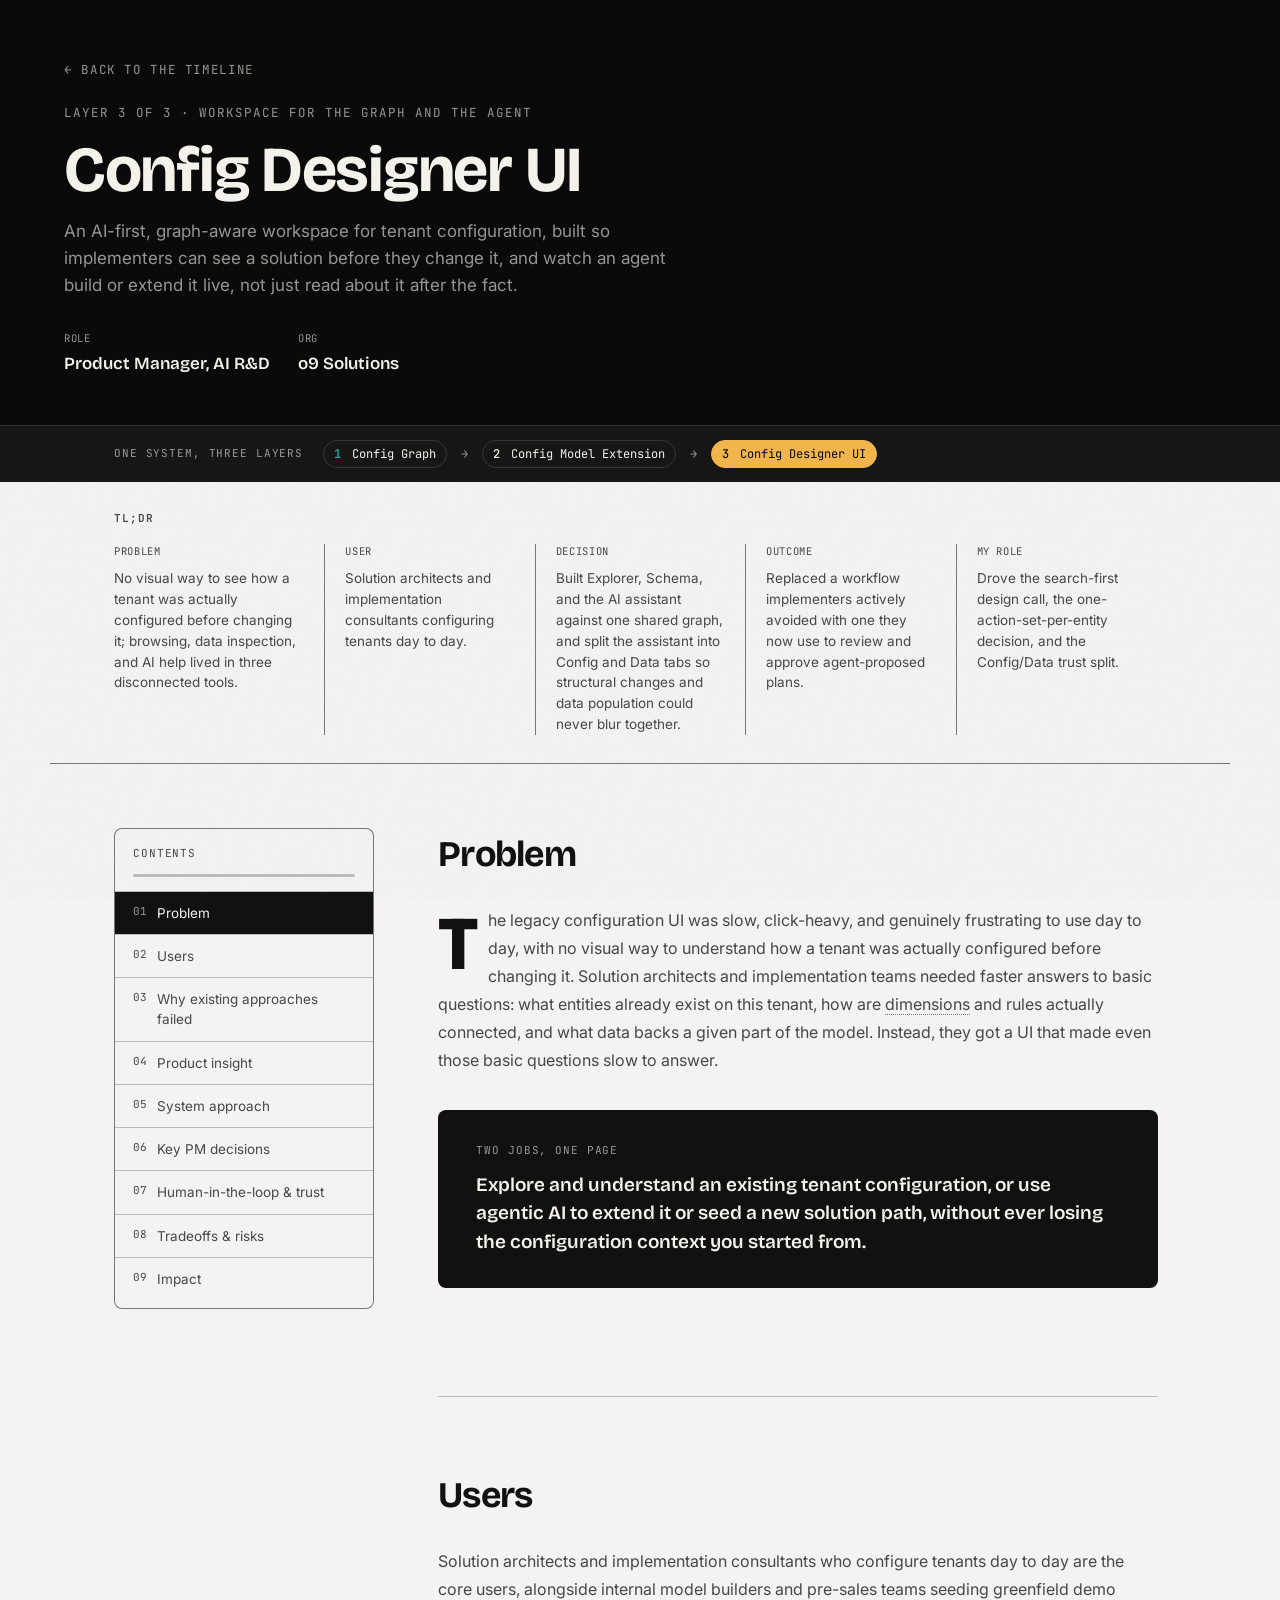
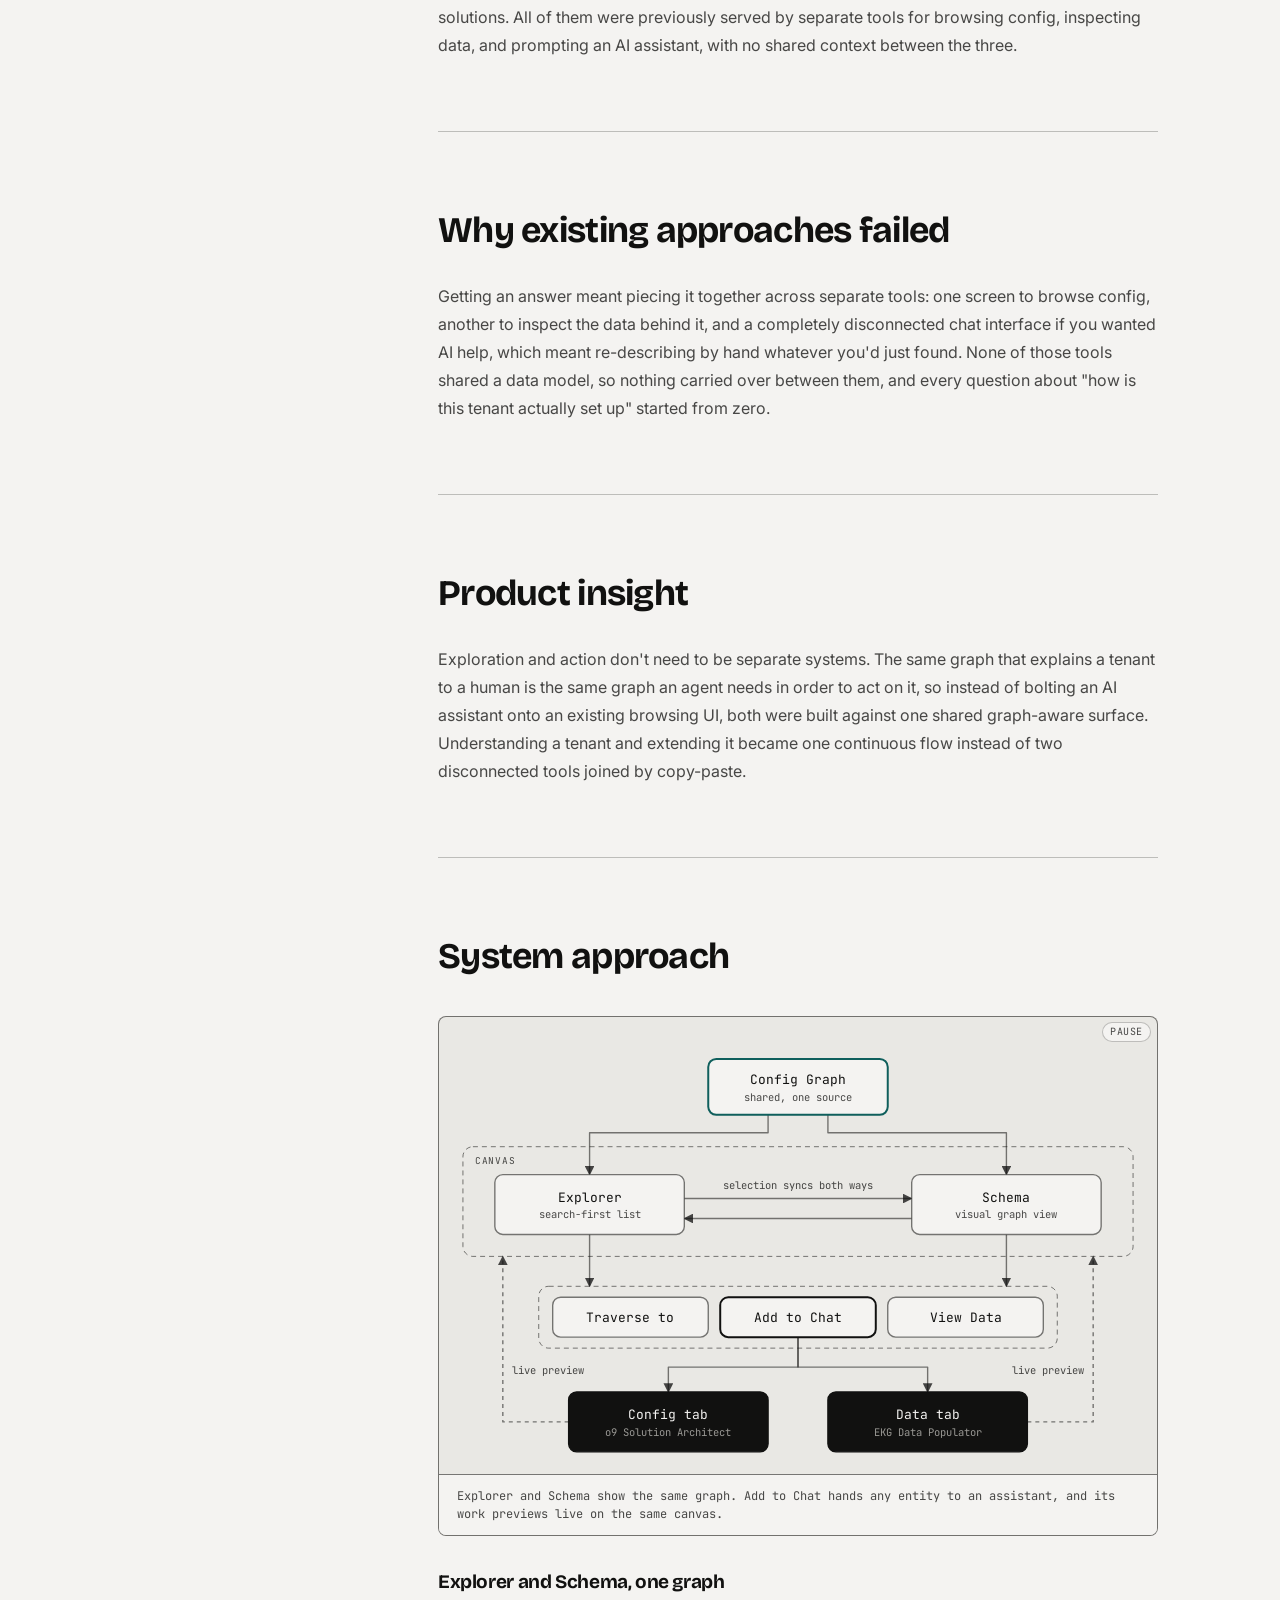
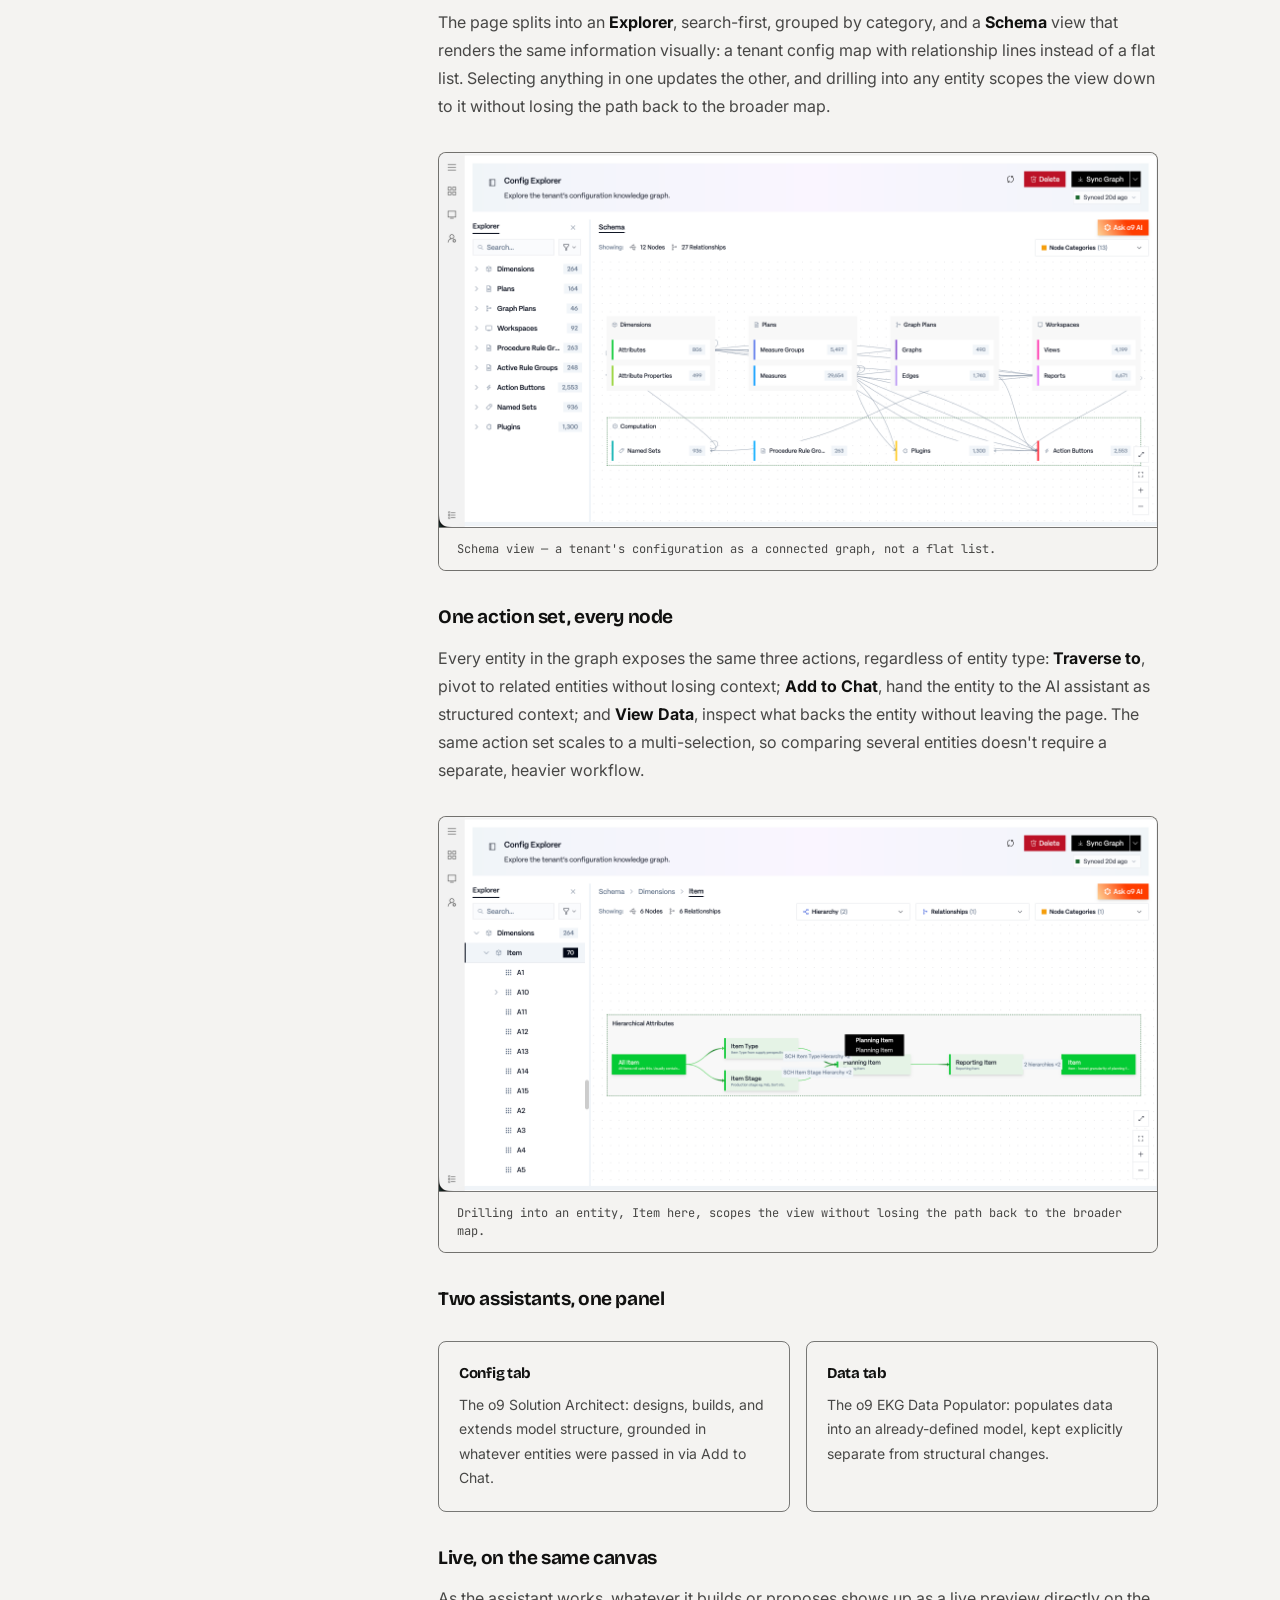
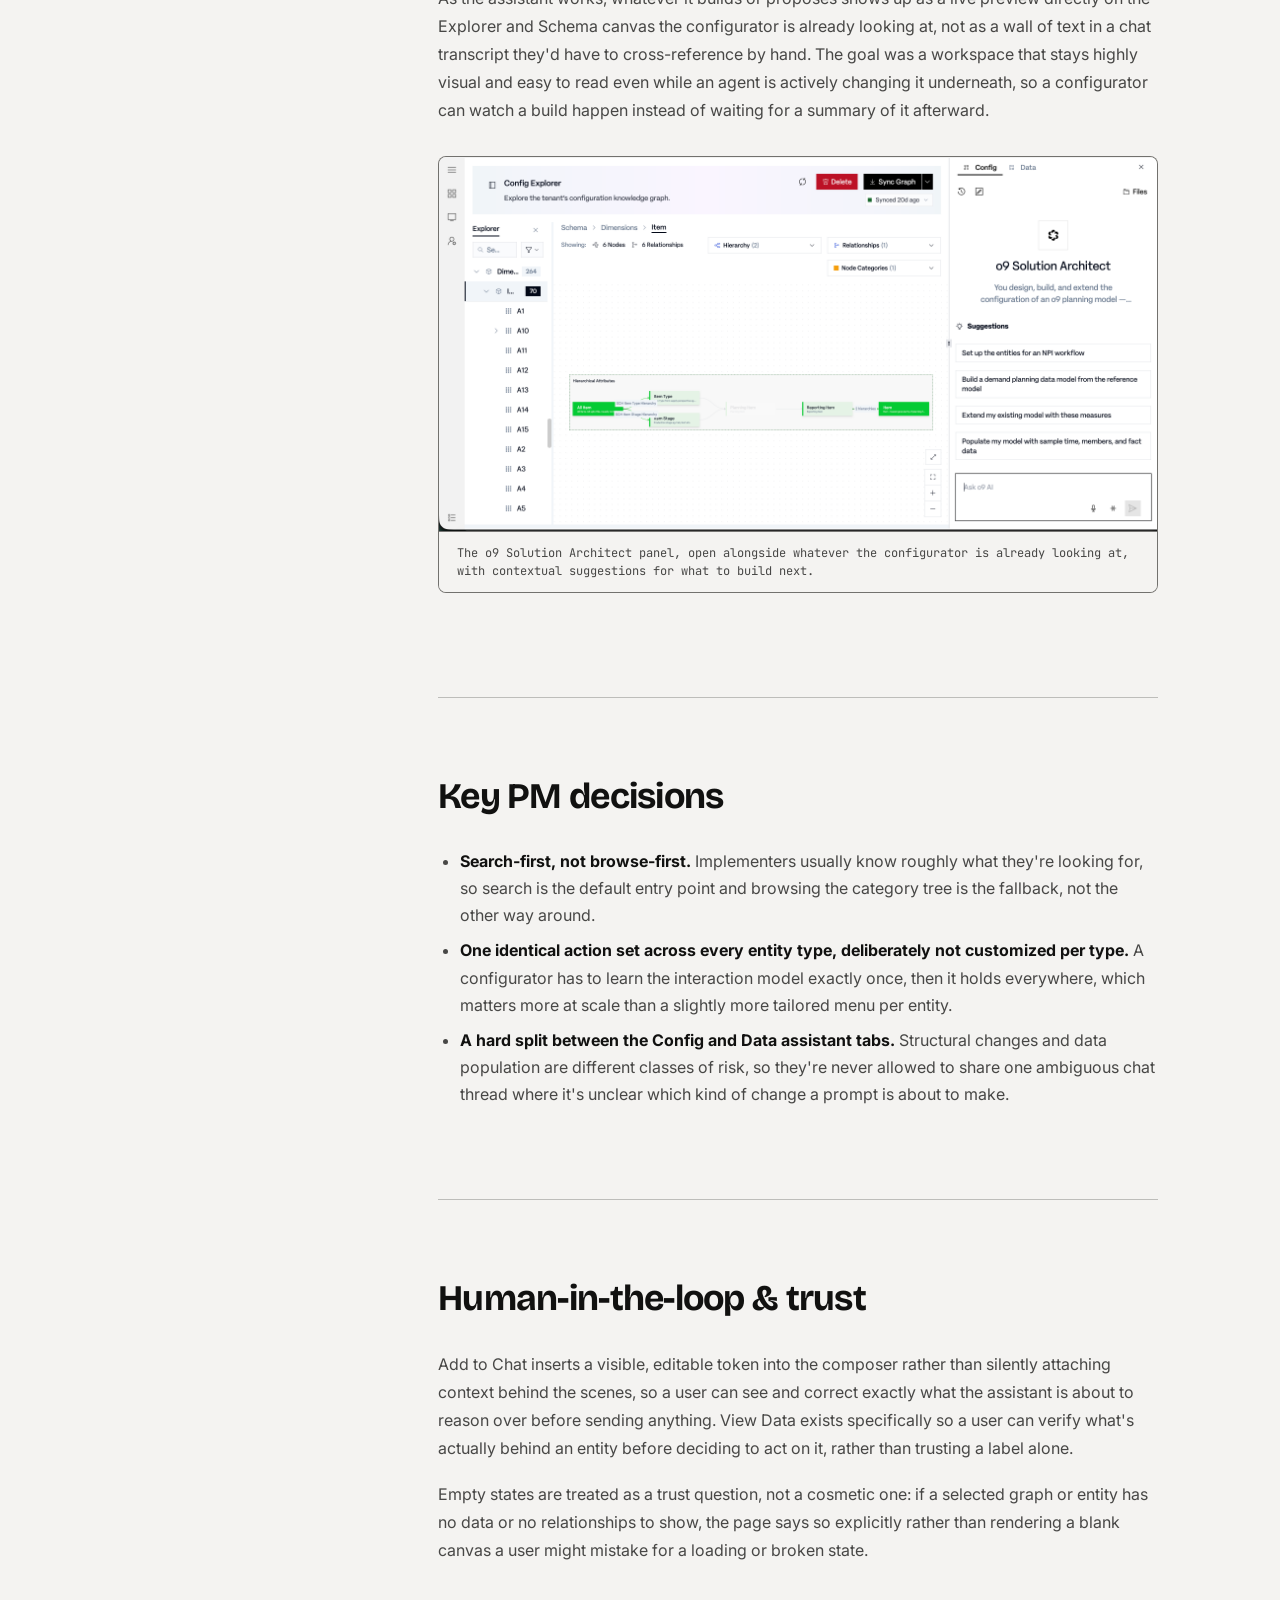
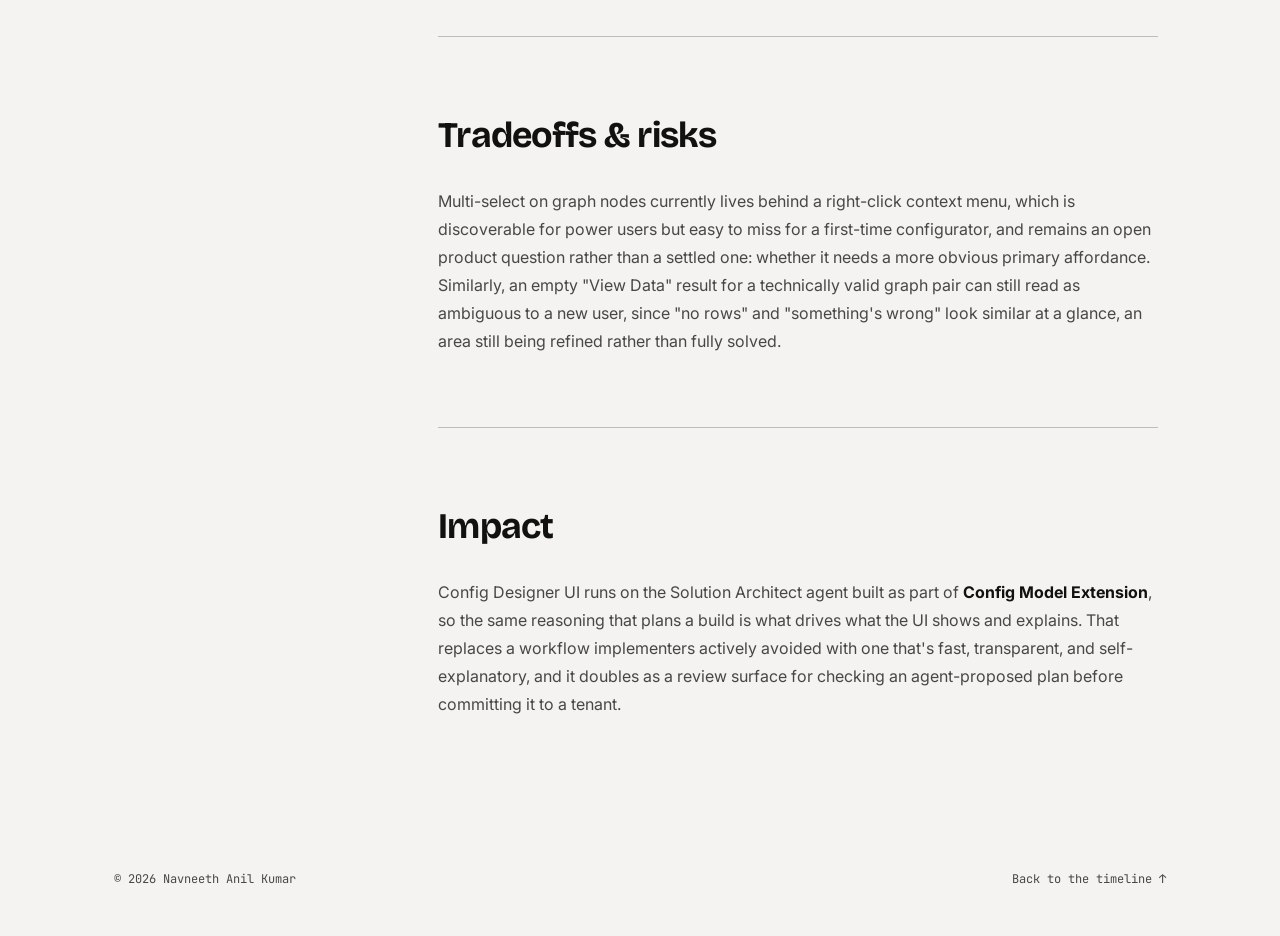
==== commit 74516ef7: "Rework homepage around results, the platform and a career path - Hero leads with impact KPIs and a s" ====
--- a/projects/config-designer-ui.html
+++ b/projects/config-designer-ui.html
@@ -24,8 +24,8 @@
 <link rel="preconnect" href="https://fonts.googleapis.com">
 <link rel="preconnect" href="https://fonts.gstatic.com" crossorigin>
 <link href="https://fonts.googleapis.com/css2?family=Bricolage+Grotesque:opsz,wght@12..96,400;12..96,500;12..96,600;12..96,700;12..96,800&family=Inter:wght@400;500;600&family=JetBrains+Mono:wght@400;500&display=swap" rel="stylesheet">
-<link rel="stylesheet" href="../styles.css?v=14" />
-<link rel="stylesheet" href="case-study.css?v=10" />
+<link rel="stylesheet" href="../styles.css?v=21" />
+<link rel="stylesheet" href="case-study.css?v=11" />
 <noscript><style>
   .reveal, .reveal.in{ opacity:1 !important; transform:none !important; filter:none !important; }
 </style></noscript>
@@ -37,7 +37,7 @@
 
 <header class="doc-header">
   <div class="doc-header-inner">
-    <a href="../index.html?v=2#projects" class="doc-back">&larr; Back to Selected Work</a>
+    <a href="../index.html?v=3#work-designer-ui" class="doc-back">&larr; Back to the timeline</a>
     <p class="doc-eyebrow">Layer 3 of 3 &middot; Workspace for the Graph and the Agent</p>
     <h1 class="doc-title">Config Designer UI</h1>
     <p class="doc-subtitle">
@@ -271,9 +271,9 @@
 
 <footer class="footer" style="max-width:1180px;margin:0 auto;padding:32px clamp(24px,5vw,72px) 48px;display:flex;justify-content:space-between;font-family:var(--mono);font-size:12px;color:var(--muted);">
   <p>&copy; 2026 Navneeth Anil Kumar</p>
-  <a href="../index.html?v=2#projects">Back to Selected Work &uarr;</a>
+  <a href="../index.html?v=3#work-designer-ui">Back to the timeline &uarr;</a>
 </footer>
 
-<script src="case-study.js?v=6"></script>
+<script src="case-study.js?v=7"></script>
 </body>
 </html>
--- a/styles.css
+++ b/styles.css
@@ -103,9 +103,16 @@
   display:flex; align-items:center; justify-content:space-between;
 }
 .nav-mark{
-  font-family:var(--mono); font-weight:500; font-size:15px; letter-spacing:0.12em;
-  color:var(--void-text);
-}
+  display:inline-flex; align-items:center; gap:10px;
+  font-family:var(--display); font-weight:600; font-size:17px; letter-spacing:-0.01em;
+  color:var(--void-text); white-space:nowrap;
+}
+/* Matches the favicon */
+.nav-mark-badge{
+  display:inline-grid; place-items:center; width:26px; height:26px; border-radius:6px;
+  background:var(--accent); color:var(--void); font-weight:800; font-size:15px; letter-spacing:0;
+}
+.nav-mark:hover{ color:var(--accent); }
 .nav-links{ display:flex; gap:36px; }
 .nav-links a{
   font-size:13px; letter-spacing:0.04em; text-transform:uppercase;
@@ -134,61 +141,81 @@
 .nav-toggle[aria-expanded="true"] span:nth-child(3){ transform:translateY(-7px) rotate(-45deg); }
 
 /* ============ Hero ============ */
+/* Results are part of the first screen, so nothing in the hero waits on a scroll reveal. */
 .hero-wrap{ background:var(--void); }
 .hero{
   position:relative; max-width:var(--maxw); margin:0 auto;
-  padding:96px var(--pad) 80px;
-  min-height:92vh;
-  display:grid; grid-template-columns:1.4fr 0.8fr; align-items:center; gap:40px;
-  overflow:hidden;
+  padding:clamp(28px,5.5vh,68px) var(--pad) clamp(36px,6vh,72px);
+  display:grid; grid-template-columns:minmax(0,1fr) auto;
+  grid-template-areas:"intro photo" "results results" "actions actions";
+  align-items:center; gap:clamp(22px,3.6vh,40px) 40px;
   color:var(--void-text);
 }
-.hero-bg-text{
-  position:absolute; top:-4vw; left:50%; transform:translateX(-50%);
-  font-family:var(--display); font-size:min(24vw,340px); font-weight:800;
-  color:transparent; -webkit-text-stroke:1px var(--void-line);
-  white-space:nowrap; z-index:0; pointer-events:none; user-select:none;
-}
-.hero-inner{ position:relative; z-index:1; }
+.hero-inner{ grid-area:intro; min-width:0; }
 .eyebrow{
-  display:flex; align-items:center; gap:10px;
+  display:flex; align-items:center; gap:10px; margin-bottom:18px;
   font-family:var(--mono); font-size:13px; letter-spacing:0.05em;
-  text-transform:uppercase; color:var(--void-muted); margin-bottom:28px;
+  text-transform:uppercase; color:var(--void-muted);
 }
 .eyebrow .dot{ width:7px; height:7px; border-radius:50%; background:var(--accent); animation:pulse 2s ease-in-out infinite; }
 @keyframes pulse{ 0%,100%{ opacity:1; } 50%{ opacity:0.25; } }
-
-.hero-name{
-  font-size:clamp(56px, 9.5vw, 152px); line-height:0.92; font-weight:800; letter-spacing:-0.03em;
-}
-.hero-name.reveal{ opacity:1; transform:none; filter:none; transition:none; }
-.hero-name .line{
-  display:inline-block; opacity:0; transform:translateY(48px);
-  transition:opacity .8s cubic-bezier(.16,1,.3,1), transform .8s cubic-bezier(.16,1,.3,1);
-}
-.hero-name.in .line{ opacity:1; transform:translateY(0); }
-.hero-name .line.outline{ transition-delay:.14s; }
-.hero-name .outline{
-  color:var(--accent);
-  font-style:normal; font-weight:700;
-}
+.hero-name{ font-size:clamp(44px,6.4vw,88px); line-height:0.94; font-weight:800; letter-spacing:-0.03em; }
+.hero-name .outline{ color:var(--accent); font-weight:700; }
 .hero-position{
-  max-width:560px; margin-top:28px; font-size:22px; line-height:1.4; font-weight:600;
-  color:var(--void-text); font-family:var(--display);
+  max-width:720px; margin-top:18px; font-family:var(--display); text-wrap:balance;
+  font-size:clamp(19px,2vw,25px); line-height:1.3; font-weight:600;
 }
 .hero-position strong{ color:var(--accent); font-weight:800; }
-.hero-meta{
-  max-width:520px; margin-top:14px; font-size:14px; font-family:var(--mono);
-  color:var(--void-muted); letter-spacing:0.01em;
-}
-.hero-sub{
-  max-width:520px; margin-top:20px; font-size:17px; line-height:1.6; color:var(--void-muted);
-}
-.hero-actions{ display:flex; gap:16px; margin-top:44px; flex-wrap:wrap; }
-
+.hero-photo{ grid-area:photo; }
+.hero-photo-frame{
+  width:clamp(124px,17vw,208px); aspect-ratio:4/5; overflow:hidden;
+  border:1px solid var(--void-text); border-radius:4px;
+  filter:grayscale(1) contrast(1.05);
+  box-shadow:10px 10px 0 var(--void-2), 11px 11px 0 var(--void-line);
+}
+.hero-photo-frame img{ width:100%; height:100%; object-fit:cover; }
+
+/* Impact panel: the number, what it measures, and why it matters */
+.kpi-grid{
+  grid-area:results; min-width:0; list-style:none; margin:0; padding:0;
+  display:grid; grid-template-columns:repeat(3,minmax(0,1fr));
+  border:1px solid rgba(20,184,166,0.5); border-radius:10px; overflow:hidden;
+}
+.kpi{ display:flex; flex-direction:column; gap:8px; min-width:0; padding:20px 18px 18px; }
+.kpi + .kpi{ border-left:1px solid rgba(20,184,166,0.28); }
+.kpi-value{
+  font-family:var(--display); font-size:clamp(34px,3.6vw,46px); font-weight:800; line-height:0.95;
+  letter-spacing:-0.03em; color:var(--accent); white-space:nowrap; font-variant-numeric:tabular-nums;
+}
+.kpi-value small{ font-size:.42em; font-weight:700; letter-spacing:0; }
+.kpi-name{ font-family:var(--display); font-size:15px; font-weight:600; line-height:1.25; color:var(--void-text); }
+.kpi-why{ margin-top:auto; padding-top:10px; border-top:1px solid var(--void-line); font-size:13px; line-height:1.4; color:var(--void-muted); }
+/* The headline result spans the panel: number on the left, what it means on the right. */
+.kpi-lead{
+  grid-column:1 / -1; background:var(--accent);
+  display:grid; grid-template-columns:auto minmax(0,1fr); grid-template-areas:"value name" "value why";
+  align-items:center; gap:4px 32px; padding:20px 24px;
+}
+.kpi-lead .kpi-value{ grid-area:value; }
+.kpi-lead .kpi-name{ grid-area:name; align-self:end; }
+.kpi-lead .kpi-why{ grid-area:why; align-self:start; margin-top:0; padding-top:0; border-top:0; }
+.kpi-lead + .kpi{ border-left:0; }
+.kpi:not(.kpi-lead){ border-top:1px solid rgba(20,184,166,0.28); }
+.kpi-lead .kpi-value{ font-size:clamp(32px,3.8vw,50px); color:var(--void); }
+.kpi-lead .kpi-name{ font-size:17px; color:var(--void); }
+.kpi-lead .kpi-why{ font-size:14px; color:rgba(10,10,10,0.82); border-top-color:rgba(10,10,10,0.25); }
+.hero-sub{ margin-top:8px; font-family:var(--mono); font-size:13px; letter-spacing:0.03em; color:var(--void-muted); }
+.kpi-arrow{ display:inline-block; animation:arrowIn .9s cubic-bezier(.16,1,.3,1) .5s both; }
+@keyframes arrowIn{ from{ opacity:0; transform:translateX(-22px); } }
+
+.hero-actions{ grid-area:actions; display:flex; align-items:center; gap:16px; flex-wrap:wrap; }
+.hero-award{ margin-left:auto; display:flex; flex-direction:column; gap:2px; padding-left:14px; border-left:2px solid var(--accent); }
+.hero-award b{ font-family:var(--display); font-size:17px; color:var(--void-text); }
+.hero-award span{ font-size:13px; color:var(--void-muted); }
+.hero-award:hover b{ color:var(--accent); }
 .btn{
   display:inline-flex; align-items:center; gap:10px;
-  padding:14px 26px; font-size:14px; font-weight:500; letter-spacing:0.02em;
+  padding:13px 24px; font-size:14px; font-weight:500; letter-spacing:0.02em;
   border-radius:999px; border:1px solid var(--void-text); transition:all .25s ease;
 }
 .btn-solid{ background:var(--accent); color:var(--void); border-color:var(--accent); }
@@ -196,49 +223,7 @@
 .btn-outline{ color:var(--void-text); }
 .btn-outline:hover{ background:var(--void-text); color:var(--void); }
 .btn .arrow{ transition:transform .25s ease; }
-.btn:hover .arrow{ transform:translateX(4px); }
-
-.hero-photo{ position:relative; z-index:1; justify-self:end; }
-.hero-photo-frame{
-  width:min(280px, 100%); aspect-ratio:4/5; overflow:hidden;
-  border:1px solid var(--void-text); border-radius:4px;
-  filter:grayscale(1) contrast(1.05);
-  box-shadow:14px 14px 0 var(--void-2), 15px 15px 0 var(--void-line);
-}
-.hero-photo-frame img{ width:100%; height:100%; object-fit:cover; }
-.hero-photo-tag{
-  display:block; margin-top:20px; font-family:var(--mono); font-size:12px;
-  letter-spacing:0.05em; color:var(--void-muted); text-align:right;
-}
-
-.scroll-cue{
-  position:absolute; bottom:8px; left:var(--pad);
-  display:flex; align-items:center; gap:12px;
-  font-family:var(--mono); font-size:11px; letter-spacing:0.08em; text-transform:uppercase; color:var(--void-muted);
-}
-.scroll-cue-line{ width:1px; height:40px; background:var(--void-line); position:relative; overflow:hidden; }
-.scroll-cue-line::after{
-  content:""; position:absolute; top:-100%; left:0; width:100%; height:100%; background:var(--accent);
-  animation:scrollcue 1.8s ease-in-out infinite;
-}
-@keyframes scrollcue{ 0%{ top:-100%; } 60%,100%{ top:100%; } }
-
-/* ============ AI PM summary ============ */
-.pm-summary{ background:var(--void); border-top:1px solid var(--void-line); }
-.pm-summary-grid{
-  max-width:var(--maxw); margin:0 auto; padding:36px var(--pad);
-  display:grid; grid-template-columns:repeat(4,1fr); gap:32px;
-}
-.pm-summary-item{ display:flex; flex-direction:column; gap:6px; }
-.pm-summary-label{
-  font-family:var(--mono); font-size:11px; text-transform:uppercase; letter-spacing:0.08em; color:var(--void-muted);
-}
-.pm-summary-item p{ color:var(--void-muted); font-size:14px; line-height:1.5; }
-.pm-summary-num{
-  font-family:var(--display); font-size:clamp(26px,2.6vw,34px); font-weight:700;
-  letter-spacing:-0.02em; line-height:1.1; color:var(--void-text); white-space:nowrap;
-}
-.pm-summary-item{ border-left:1px solid var(--void-line); padding-left:20px; }
+.btn:hover .arrow{ transform:translateY(3px); }
 
 /* ============ Knowledge layer stack ============ */
 .layer-wrap{ background:var(--void); color:var(--void-text); }
@@ -320,21 +305,8 @@
 .example-side .example-result{
   margin-top:auto; padding-top:16px; border-top:1px solid var(--void-line); font-weight:600; color:var(--void-text);
 }
-
-
-/* ============ Marquee ============ */
-.marquee{
-  border-top:1px solid var(--void-line); border-bottom:1px solid var(--void-line);
-  background:var(--void); color:var(--void-text); overflow:hidden; padding:16px 0;
-}
-.marquee-track{
-  display:flex; gap:20px; white-space:nowrap; width:max-content;
-  font-family:var(--mono); font-size:14px; letter-spacing:0.04em; text-transform:uppercase;
-  animation:marquee 28s linear infinite;
-}
-.marquee-track span{ opacity:0.9; }
-.marquee-track span:nth-child(2n){ color:var(--void-muted); opacity:1; }
-@keyframes marquee{ from{ transform:translateX(0); } to{ transform:translateX(-50%); } }
+.sys-head{ margin:80px 0 24px; font-size:clamp(26px,3vw,36px); color:var(--void-text); }
+.layer .sys{ margin-bottom:0; }
 
 /* ============ Sections (generic) ============ */
 /* Alt surface for one mid-page band; full-bleed like .hero-wrap and .contact-wrap. */
@@ -349,51 +321,194 @@
 .section-head h2{ font-size:clamp(42px,6.2vw,84px); line-height:0.98; }
 .section-intro{ margin-top:20px; max-width:640px; font-size:18px; color:var(--muted); }
 
-/* ============ About ============ */
-.about-grid{ display:grid; grid-template-columns:0.9fr 1.1fr; gap:56px; }
-.about-lead{ font-family:var(--serif); font-size:clamp(24px,2.6vw,34px); line-height:1.35; }
-.about-body p{ margin-bottom:24px; color:var(--muted); font-size:16.5px; line-height:1.75; }
-.about-body p:last-child{ margin-bottom:0; }
-.about-body strong{ color:var(--ink); }
-.about-subhead{
-  font-family:var(--mono); font-size:12px; text-transform:uppercase; letter-spacing:0.06em;
-  color:var(--muted); margin-bottom:10px; font-weight:500;
-}
-
-/* ============ How I work ============ */
-.how-list{
+/* ============ Clients: a sliding banner ============ */
+/* The list is printed twice and the track slides by half its width, so the loop has no seam. */
+.clients-wrap{ background:var(--void); border-top:1px solid var(--void-line); border-bottom:1px solid var(--void-line); }
+.clients{
+  max-width:var(--maxw); margin:0 auto; padding:26px var(--pad);
+  display:flex; align-items:center; gap:16px 36px;
+}
+.clients-title{
+  flex:0 0 auto; max-width:120px; font-family:var(--mono); font-size:11px; font-weight:400;
+  line-height:1.4; letter-spacing:0.08em; text-transform:uppercase; color:var(--void-muted);
+}
+.clients-marquee{
+  flex:1 1 auto; min-width:0; overflow:hidden;
+  -webkit-mask-image:linear-gradient(90deg, transparent, #000 9%, #000 91%, transparent);
+          mask-image:linear-gradient(90deg, transparent, #000 9%, #000 91%, transparent);
+}
+.clients-track{ display:flex; width:max-content; animation:clientsSlide 26s linear infinite; }
+.clients-marquee:hover .clients-track{ animation-play-state:paused; }
+.clients-list{ list-style:none; margin:0; padding:0 56px 0 0; display:flex; align-items:center; gap:56px; }
+.clients-list li{
+  font-family:var(--display); font-size:clamp(20px,2.1vw,27px); font-weight:700; letter-spacing:-0.02em;
+  color:rgba(245,243,236,0.7); white-space:nowrap;
+  display:flex; align-items:center; gap:0.4em;
+}
+.sprite{ position:absolute; width:0; height:0; overflow:hidden; }
+.client-mark{ width:1.15em; height:1.15em; flex:0 0 auto; fill:currentColor; }
+.client-word{ height:0.72em; width:auto; aspect-ratio:24 / 3.668; fill:currentColor; }
+@keyframes clientsSlide{ to{ transform:translateX(-50%); } }
+@media (max-width:960px){
+  .clients{ flex-direction:column; align-items:stretch; }
+  .clients-title{ max-width:none; }
+}
+@media (max-width:720px){
+  .clients{ padding:20px 0 22px; gap:12px; }
+  .clients-title{ padding:0 var(--pad); }
+  .clients-list{ gap:40px; padding-right:40px; }
+  .clients-list li{ font-size:21px; }
+  .clients-track{ animation-duration:20s; }
+}
+/* No motion: show the names once, wrapped, and drop the copy. */
+@media (prefers-reduced-motion: reduce){
+  .clients-track{ animation:none !important; width:auto; }
+  .clients-marquee{ -webkit-mask-image:none; mask-image:none; }
+  .clients-list{ flex-wrap:wrap; gap:12px 28px; padding:0; }
+  .clients-list[aria-hidden="true"]{ display:none; }
+}
+
+/* ============ What I bring ============ */
+.why{ padding-top:110px; padding-bottom:40px; }
+.why .section-head{ margin-bottom:36px; }
+.why-list{ list-style:none; margin:0; padding:0; display:grid; grid-template-columns:repeat(2,minmax(0,1fr)); gap:8px 56px; }
+.why-item{ display:flex; flex-direction:column; padding:24px 0 8px; border-top:2px solid var(--ink); }
+.why-icon{ display:block; width:44px; height:32px; overflow:visible; color:var(--accent-dark); }
+.why-item.in .g-d{ animation:gDraw .7s ease calc(.25s + var(--i) * .12s) both; }
+.why-item.in .g-p{ animation:gPop .45s ease calc(.25s + var(--i) * .12s) both; }
+.why-item h3{ margin-top:16px; font-size:clamp(22px,2.2vw,27px); line-height:1.15; }
+.why-item p{ margin-top:12px; font-size:15.5px; line-height:1.6; color:var(--muted); }
+.why-item a{
+  margin-top:16px; align-self:flex-start; font-family:var(--mono); font-size:12.5px; color:var(--accent-dark);
+  border-bottom:1px solid currentColor; padding-bottom:2px;
+}
+.why-item a:hover{ color:var(--ink); }
+
+/* ============ Timeline ============ */
+.journey .section-head h2{ max-width:800px; font-size:clamp(36px,5vw,66px); line-height:1.02; }
+.journey .section-head{ margin-bottom:32px; }
+/* Cards slide in from the sides; clip them so phones never scroll sideways. */
+.journey{ overflow-x:clip; }
+.tl-hint{ margin-top:22px; font-family:var(--mono); font-size:12px; text-transform:uppercase; letter-spacing:0.06em; color:var(--accent-dark); }
+.tl{ position:relative; max-width:1036px; margin:0 auto; padding-bottom:24px; }
+.tl-spine{ position:absolute; top:0; bottom:0; left:50%; width:2px; margin-left:-1px; background:var(--line); }
+.tl-fill{ position:absolute; top:0; left:0; width:100%; height:100%; background:var(--accent-dark); }
+.tl.is-anim .tl-fill{ height:0; }
+.tl.is-anim .tl-fill::after{
+  content:""; position:absolute; left:50%; bottom:-6px; width:12px; height:12px; margin-left:-6px;
+  border-radius:50%; background:var(--accent); animation:tipPulse 1.6s ease-out infinite;
+}
+@keyframes tipPulse{ from{ box-shadow:0 0 0 0 rgba(20,184,166,0.5); } to{ box-shadow:0 0 0 14px rgba(20,184,166,0); } }
+
+.era{ position:relative; z-index:1; display:flex; justify-content:center; padding:52px 0 28px; }
+.era-title{
+  display:flex; flex-direction:column; align-items:center; gap:3px; padding:11px 24px;
+  border-radius:999px; background:var(--ink); color:var(--paper);
+  font-size:17px; line-height:1.2; text-align:center; letter-spacing:0;
+  transition:opacity .5s ease, transform .5s ease;
+}
+.era-title span{ font-family:var(--mono); font-size:11px; font-weight:400; text-transform:uppercase; letter-spacing:0.06em; color:var(--accent); }
+
+.cps{
   list-style:none; margin:0; padding:0;
-  display:grid; grid-template-columns:repeat(3,minmax(0,1fr)); gap:0 36px;
-}
-.how-item{ padding:26px 0 34px; border-top:1px solid var(--line-strong); }
-.how-num{ display:block; font-family:var(--display); font-size:26px; font-weight:800; line-height:1; color:var(--ink); }
-.how-item h4{ margin-top:16px; font-size:21px; line-height:1.2; }
-.how-item p{ margin-top:10px; font-size:15px; line-height:1.6; color:var(--muted); }
-
-/* ============ Timeline ============ */
-.timeline{ position:relative; }
-.timeline::before{
-  content:""; position:absolute; left:9px; top:10px; bottom:10px; width:1px; background:var(--line-strong);
-}
-.tl-item{ position:relative; padding-left:52px; margin-bottom:56px; }
-.tl-item:last-child{ margin-bottom:0; }
-.tl-marker{ position:absolute; left:0; top:6px; width:20px; height:20px; display:flex; align-items:center; justify-content:center; }
-.tl-dot{ width:11px; height:11px; border-radius:50%; background:var(--paper); border:2px solid var(--ink); }
-.tl-featured .tl-dot{ background:var(--ink); border-color:var(--ink); }
-.tl-top{ display:flex; align-items:baseline; justify-content:space-between; flex-wrap:wrap; gap:8px; }
-.tl-top h3{ font-size:24px; }
-.tl-date{ font-family:var(--mono); font-size:12.5px; color:var(--muted); letter-spacing:0.03em; }
-.tl-org{ font-size:14px; color:var(--muted); margin-top:4px; font-weight:500; }
-.tl-desc{ margin-top:14px; color:var(--muted); font-size:15.5px; line-height:1.7; max-width:640px; }
-.tl-desc a{ text-decoration:underline; text-underline-offset:3px; color:var(--ink); transition:color .2s ease; }
-.tl-desc a:hover{ color:var(--accent-dark); }
-.tl-tags{ display:flex; flex-wrap:wrap; gap:8px; margin-top:16px; }
-.tl-tags li{
-  font-family:var(--mono); font-size:11.5px; padding:5px 10px; border:1px solid var(--line-strong);
-  border-radius:999px; color:var(--muted);
-}
-
-/* Featured case card inside timeline */
+  display:grid; grid-template-columns:repeat(2,minmax(0,1fr)); gap:18px 76px; align-items:start;
+}
+.cp{ position:relative; }
+.cp:nth-child(2n){ margin-top:56px; }
+/* node on the spine, and its tether to the card */
+.cp::before, .cp::after{ content:""; position:absolute; transition:opacity .4s ease, transform .4s ease; }
+.cp::before{
+  z-index:1; top:30px; right:-45px; width:14px; height:14px; border-radius:50%;
+  background:var(--accent-dark); box-shadow:0 0 0 4px var(--paper);
+}
+.cp::after{ top:36px; right:-34px; width:34px; height:2px; background:var(--accent-dark); transform-origin:right; }
+.cp:nth-child(2n)::before{ right:auto; left:-45px; }
+.cp:nth-child(2n)::after{ right:auto; left:-34px; transform-origin:left; }
+.cp.is-human::before, .cp.is-human::after{ background:var(--human-dark); }
+
+.cp-card{
+  position:relative; z-index:1; scroll-margin-top:100px;
+  border:1px solid var(--line); border-radius:10px; background:var(--paper); color:var(--ink);
+  transition:background-color .3s ease, color .3s ease, border-color .3s ease, opacity .6s ease, transform .6s cubic-bezier(.16,1,.3,1);
+}
+.cp-card:hover{ border-color:var(--accent-dark); }
+.cp-card summary{
+  position:relative; display:flex; flex-direction:column; align-items:flex-start;
+  padding:22px 24px 20px; cursor:pointer; list-style:none; border-radius:10px;
+}
+.cp-card summary::-webkit-details-marker{ display:none; }
+.cp-card h4{ min-height:40px; padding-right:82px; font-size:17px; line-height:1.2; }
+.cp-result{
+  display:block; margin-top:10px; font-family:var(--display); font-size:clamp(28px,3.4vw,42px);
+  font-weight:800; line-height:1; letter-spacing:-0.025em; color:var(--accent-dark);
+}
+.cp-label{ display:block; margin-top:9px; font-size:14.5px; line-height:1.4; color:var(--muted); }
+.cp-more{ margin-top:14px; font-family:var(--mono); font-size:11px; text-transform:uppercase; letter-spacing:0.06em; color:var(--accent-dark); }
+.cp-more::after{ content:"+ Details"; }
+.cp-card[open] .cp-more::after{ content:"\2212  Close"; }
+.is-human .cp-result{ color:var(--human-dark); }
+.is-minor .cp-result{ font-size:26px; color:var(--ink); }
+
+.cp-glyph{ position:absolute; top:18px; right:20px; width:60px; height:40px; overflow:visible; color:var(--accent-dark); }
+.is-human .cp-glyph{ color:var(--human-dark); }
+.g-d{ fill:none; stroke:currentColor; stroke-width:2.4; stroke-linecap:round; stroke-linejoin:round; stroke-dasharray:1; }
+.g-p{ fill:currentColor; transform-box:fill-box; transform-origin:center bottom; }
+
+/* An open checkpoint, and the standout one, go dark */
+.cp-card[open], .is-star .cp-card{ background:var(--void); color:var(--void-text); border-color:rgba(20,184,166,0.5); }
+.cp-card[open] :is(.cp-result,.cp-glyph,.cp-more),
+.is-star :is(.cp-result,.cp-glyph,.cp-more){ color:var(--accent); }
+.is-human .cp-card[open]{ border-color:rgba(242,182,75,0.6); }
+.is-human .cp-card[open] :is(.cp-result,.cp-glyph){ color:var(--human); }
+.is-minor .cp-card[open] .cp-result{ color:var(--void-text); }
+.cp-card[open] .cp-label, .is-star .cp-label{ color:rgba(245,243,236,0.8); }
+.cp-card[open] :focus-visible, .is-star :focus-visible{ outline-color:var(--accent); }
+
+.cp-body{ padding:0 24px 22px; animation:cpOpen .35s ease both; }
+@keyframes cpOpen{ from{ opacity:0; transform:translateY(-6px); } }
+.cp-body ul{ padding-top:16px; border-top:1px solid var(--void-line); display:flex; flex-direction:column; gap:8px; }
+.cp-body li{ position:relative; padding-left:18px; font-size:14.5px; line-height:1.45; color:rgba(245,243,236,0.88); }
+.cp-body li::before{ content:""; position:absolute; left:0; top:8px; width:6px; height:6px; border-radius:50%; background:var(--accent); }
+.is-human .cp-body li::before{ background:var(--human); }
+.cp-link{
+  display:inline-block; margin-top:18px; padding:9px 16px; border:1px solid var(--accent); border-radius:999px;
+  font-size:13.5px; color:var(--accent); transition:background .2s ease, color .2s ease;
+}
+.cp-link:hover{ background:var(--accent); color:var(--void); }
+.cp-trace{ display:flex; flex-wrap:wrap; gap:6px 0; margin-bottom:16px; }
+.cp-trace span{ display:inline-flex; align-items:center; font-family:var(--mono); font-size:11px; color:var(--accent); }
+.cp-trace span:first-child{ color:var(--void-text); }
+.cp-trace span + span::before{ content:"\2192"; margin:0 7px; color:var(--void-muted); }
+
+.cp.is-star{ grid-column:1 / -1; width:100%; max-width:560px; margin:0 auto; text-align:center; }
+.is-star::before, .is-star::after{ display:none; }
+.is-star summary{ align-items:center; padding-top:80px; }
+.cp.is-star h4{ min-height:0; padding:0; }
+.is-star .cp-result{ font-size:clamp(44px,6vw,72px); }
+.is-star .cp-glyph{ top:22px; left:50%; right:auto; width:68px; height:46px; margin-left:-34px; }
+.is-star .cp-body ul{ text-align:left; }
+
+/* Motion: script.js adds .is-anim, then .lit as each stop is reached. Without it, all stops are shown. */
+.tl.is-anim .era:not(.lit) .era-title{ opacity:0; transform:scale(.9); }
+.tl.is-anim .cp:not(.lit) .cp-card{ opacity:0; transform:translateX(-36px); }
+.tl.is-anim .cp:nth-child(2n):not(.lit) .cp-card{ transform:translateX(36px); }
+.tl.is-anim .cp:not(.lit)::before{ opacity:0; transform:scale(.2); }
+.tl.is-anim .cp:not(.lit)::after{ opacity:0; transform:scaleX(0); }
+.tl.is-anim .cp:focus-within .cp-card{ opacity:1 !important; transform:none !important; }
+.tl.is-anim .cp.lit .g-d{ animation:gDraw .75s ease calc(.3s + var(--i) * .12s) both; }
+.tl.is-anim .cp.lit .g-p{ animation:gPop .5s ease calc(.3s + var(--i) * .12s) both; }
+.tl.is-anim .cp.lit .cp-card[open] .g-d{ animation-name:gRedraw; }
+.tl.is-anim .cp.lit .cp-card[open] .g-p{ animation-name:gRepop; }
+@keyframes gDraw{ from{ stroke-dashoffset:1; } to{ stroke-dashoffset:0; } }
+@keyframes gRedraw{ from{ stroke-dashoffset:1; } to{ stroke-dashoffset:0; } }
+@keyframes gPop{ from{ opacity:0; transform:scale(.3); } }
+@keyframes gRepop{ from{ opacity:0; transform:scale(.3); } }
+@media print{
+  .tl .era-title, .tl .cp-card{ opacity:1 !important; transform:none !important; }
+}
+
+
+/* Stat cards shared with the case studies */
 .case-card{
   margin-top:28px; background:var(--void); color:var(--void-text);
   border-radius:6px; padding:32px clamp(20px,3vw,40px);
@@ -416,40 +531,6 @@
 .case-list li::before{ content:"→"; position:absolute; left:0; color:var(--void-muted); }
 .case-note{ font-size:15px; line-height:1.65; color:rgba(245,243,236,0.85); }
 
-/* ============ Projects ============ */
-.project{
-  display:grid; grid-template-columns:140px 1fr; gap:24px;
-  padding:56px 0; border-top:1px solid var(--line);
-}
-.project:last-of-type{ border-bottom:1px solid var(--line); }
-.project-index{ font-family:var(--display); font-size:72px; color:var(--line-strong); font-weight:700; letter-spacing:-0.03em; }
-.project-heading h3{ font-size:clamp(30px,3.6vw,44px); display:flex; flex-wrap:wrap; gap:10px; align-items:baseline; }
-.project-heading h3 a{ transition:color .2s ease; }
-.project-heading h3 a:hover{ color:var(--accent-dark); }
-.project-read-more{
-  display:inline-flex; align-items:center; gap:8px; margin-top:28px;
-  font-family:var(--mono); font-size:13px; color:var(--accent-dark); transition:gap .2s ease;
-}
-.project-read-more:hover{ gap:12px; }
-.project-heading .mono{ font-family:var(--mono); font-size:15px; font-weight:400; color:var(--muted); }
-.project-role{ font-family:var(--mono); font-size:12.5px; color:var(--muted); text-transform:uppercase; letter-spacing:0.04em; }
-.project-meta-row{ display:flex; align-items:center; gap:14px; flex-wrap:wrap; margin-top:8px; }
-.project-summary{ font-size:16px; line-height:1.7; color:var(--muted); margin-top:24px; max-width:640px; }
-.project-summary strong{ color:var(--ink); }
-.project > .project-main > .card-why{ margin-top:14px; max-width:640px; }
-.project-layers{ margin-top:24px; display:flex; flex-direction:column; gap:12px; max-width:680px; }
-.layer-row{ display:flex; gap:14px; align-items:baseline; }
-.layer-label{
-  flex:0 0 auto; font-family:var(--mono); font-size:10.5px; text-transform:uppercase; letter-spacing:0.06em;
-  padding:3px 9px; border-radius:999px; margin-top:2px;
-}
-.layer-label.layer-system{ background:var(--ink); color:var(--paper); }
-.layer-label.layer-product{ background:var(--accent-dark); color:var(--paper); }
-.layer-row p{ font-size:15px; line-height:1.6; color:var(--muted); }
-.supporting-heading{
-  font-family:var(--mono); font-size:13px; text-transform:uppercase; letter-spacing:0.06em;
-  color:var(--muted); margin:64px 0 0; padding-top:40px; border-top:1px solid var(--line);
-}
 /* Inline jargon glosses */
 .gloss{
   position:relative; border-bottom:1px dotted var(--line-strong); cursor:help;
@@ -469,43 +550,6 @@
 .case-card .gloss{ border-bottom-color:var(--void-line); }
 .case-card .gloss .gloss-tip{ background:var(--void-text); color:var(--void); }
 .case-card .gloss .gloss-tip::after{ border-top-color:var(--void-text); }
-.project-tags{ display:flex; flex-wrap:wrap; gap:8px; margin-top:24px; }
-.project-tags li{
-  font-family:var(--mono); font-size:11px; padding:5px 11px; background:var(--ink); color:var(--paper);
-  border-radius:999px;
-}
-
-.project-grid{
-  display:grid; grid-template-columns:repeat(2,1fr); gap:1px; background:var(--line);
-  margin-top:24px; border:1px solid var(--line);
-}
-.project-card{
-  background:var(--paper); padding:36px; transition:background .25s ease;
-  display:flex; flex-direction:column; gap:12px;
-}
-.project-card:hover{ background:var(--paper-2); }
-.project-card:hover h4{ color:var(--ink); }
-.card-index{ font-family:var(--mono); font-size:12px; color:var(--muted); }
-.project-card h4{ font-size:22px; }
-.card-why{ font-size:13px; line-height:1.6; color:var(--muted); font-style:italic; border-left:2px solid var(--line-strong); padding-left:12px; }
-.project-card p{ font-size:14.5px; line-height:1.65; color:var(--muted); }
-.card-tags{ display:flex; gap:8px; margin-top:auto; padding-top:8px; }
-.card-tags li{ font-family:var(--mono); font-size:11px; color:var(--muted); border:1px solid var(--line-strong); padding:4px 9px; border-radius:999px; }
-.card-read-more{
-  font-family:var(--mono); font-size:12px; color:var(--accent-dark); margin-top:16px;
-  display:inline-flex; align-items:center; gap:6px; transition:gap .2s ease;
-}
-.project-card:hover .card-read-more{ gap:10px; }
-
-/* ============ Education ============ */
-.edu-card{
-  display:flex; justify-content:space-between; align-items:flex-end; flex-wrap:wrap; gap:20px;
-  padding:40px clamp(20px,3vw,44px); border:1px solid var(--ink); border-radius:6px;
-}
-.edu-main h3{ font-size:clamp(22px,2.6vw,30px); max-width:560px; }
-.edu-degree{ display:block; margin-top:10px; color:var(--muted); font-size:15px; }
-.edu-meta .mono{ font-family:var(--mono); font-size:12px; letter-spacing:0.06em; color:var(--muted); text-transform:uppercase; }
-
 /* ============ Contact ============ */
 /* Full-bleed like .hero-wrap: .contact is a .section, so its own background
    stopped at --maxw and left paper down both edges. */
@@ -537,7 +581,9 @@
 }
 
 /* ============ Reveal animation ============ */
-.reveal{
+/* Hidden only once a script has started (it adds .js-reveal), so a slow or
+   failed script load never leaves the page blank. */
+.js-reveal .reveal{
   opacity:0; transform:translateY(28px) scale(0.985); filter:blur(4px);
   transition:opacity .8s cubic-bezier(.16,1,.3,1), transform .8s cubic-bezier(.16,1,.3,1), filter .8s ease;
 }
@@ -554,8 +600,7 @@
 .doc-callout :focus-visible,
 .nav :focus-visible,
 .contact :focus-visible,
-.doc-header :focus-visible,
-.marquee :focus-visible{
+.doc-header :focus-visible{
   outline-color:var(--accent);
 }
 
@@ -566,35 +611,22 @@
     transition-duration:.01ms !important; scroll-behavior:auto !important;
   }
   .reveal, .reveal.in{ opacity:1 !important; transform:none !important; filter:none !important; }
-  .hero-name .line{ opacity:1 !important; transform:none !important; }
-  .marquee-track{ animation:none !important; }
-  .scroll-cue-line::after{ animation:none !important; }
   .eyebrow .dot{ animation:none !important; }
   .cursor-dot{ display:none !important; }
 }
 
 /* ============ Responsive ============ */
 @media (max-width:960px){
-  .hero{
-    grid-template-columns:1fr; align-items:start;
-    min-height:auto; padding-top:72px; padding-bottom:64px; gap:32px;
-  }
-  .hero-photo{ justify-self:start; }
-  .hero-photo-frame{ width:180px; box-shadow:8px 8px 0 var(--ink); }
-  .hero-photo-tag{ text-align:left; margin-top:14px; }
-  .hero-actions{ margin-top:32px; }
-  .about-grid{ grid-template-columns:1fr; gap:32px; }
-  .pm-summary-grid{ grid-template-columns:repeat(2,1fr); gap:24px; }
-  .how-list{ grid-template-columns:repeat(2,minmax(0,1fr)); }
+  .cps{ column-gap:56px; }
   .tier{ grid-template-columns:1fr; gap:14px; padding:24px 22px; }
   .tier-link{ padding-left:38px; }
   .tier-link::before{ left:22px; }
   .example-grid{ grid-template-columns:minmax(0,1fr); }
   .example-side{ padding:22px 20px; }
-  .project{ grid-template-columns:1fr; }
-  .project-index{ font-size:36px; }
-  .project-copy{ grid-template-columns:1fr; gap:20px; }
-  .project-grid{ grid-template-columns:1fr; }
+  .cp::before{ right:-35px; }
+  .cp::after{ right:-24px; width:24px; }
+  .cp:nth-child(2n)::before{ left:-35px; }
+  .cp:nth-child(2n)::after{ left:-24px; }
   .case-stats{ gap:28px; }
 }
 
@@ -630,12 +662,36 @@
   .nav-links a{ font-size:22px; padding:12px 0; }
   .nav-toggle{ display:flex; }
   body.nav-open{ overflow:hidden; }
-  .scroll-cue{ display:none; }
-  .hero-bg-text{ display:none; }
-  .how-list{ grid-template-columns:minmax(0,1fr); }
-  .how-item{ padding:20px 0 24px; }
-  .how-item h4{ margin-top:10px; }
-  .pm-summary-grid{ grid-template-columns:1fr; gap:20px; }
+
+  /* Every result has to land on the first screen of a phone. */
+  .hero{
+    grid-template-columns:minmax(0,1fr); grid-template-areas:"intro" "results" "actions";
+    padding-top:22px; padding-bottom:36px; gap:20px;
+  }
+  .eyebrow{ font-size:10.5px; margin-bottom:14px; }
+  .hero-name{ font-size:clamp(34px,11vw,46px); padding-right:78px; min-height:92px; }
+  .hero-position{ margin-top:12px; font-size:17px; }
+  .hero-photo{ position:absolute; top:52px; right:var(--pad); }
+  .hero-photo-frame{ width:70px; }
+  .hero-award{ margin-left:0; }
+
+  /* One column: the spine moves to the left edge. */
+  .tl-spine{ left:6px; }
+  .era{ justify-content:flex-start; padding:36px 0 18px; }
+  .era-title{ align-items:flex-start; padding:10px 18px; text-align:left; font-size:15px; }
+  .cps{ grid-template-columns:minmax(0,1fr); gap:14px; padding-left:28px; }
+  .cp:nth-child(2n){ margin-top:0; }
+  .cp::before, .cp:nth-child(2n)::before{ right:auto; left:-29px; }
+  .cp::after, .cp:nth-child(2n)::after{ right:auto; left:-17px; width:17px; transform-origin:left; }
+  .tl.is-anim .cp:not(.lit) .cp-card,
+  .tl.is-anim .cp:nth-child(2n):not(.lit) .cp-card{ transform:translateX(16px); }
+  .cp-result{ font-size:31px; }
+  .cp-card summary{ padding:18px 18px 16px; }
+  .cp-body{ padding:0 18px 18px; }
+  .cp-glyph{ top:16px; right:16px; width:52px; height:35px; }
+  .cp-card h4{ min-height:36px; padding-right:66px; }
+  .is-star summary{ padding-top:78px; }
+  .is-star .cp-result{ font-size:44px; }
 }
 
 /* Phone sizing. The layout stacked correctly below 720px but kept desktop
@@ -654,16 +710,8 @@
   .eyebrow .dot{ margin-top:5px; flex:0 0 auto; }
 
   /* Matches the desktop frame: --ink is invisible on the dark hero. */
-  .hero-photo-frame{ box-shadow:8px 8px 0 var(--void-2), 9px 9px 0 var(--void-line); }
-
-  /* 52px of indent left ~275px for text, so every tag sat on its own row. */
-  .tl-item{ padding-left:34px; margin-bottom:44px; }
-  .tl-top h3{ font-size:21px; }
-
-  .project-card{ padding:26px 22px; }
-  .case-card{ padding:26px 20px; }
-
-  /* Three stats were stacking vertically into a 308px column. */
+  .hero-photo-frame{ box-shadow:5px 5px 0 var(--void-2), 6px 6px 0 var(--void-line); }
+
   .case-stats{ display:grid; grid-template-columns:repeat(3,minmax(0,1fr)); gap:14px; }
   .stat-num{ font-size:22px; }
 
@@ -808,6 +856,11 @@
 .sys .n-name{ font-size:14px; font-weight:600; text-anchor:middle; }
 .edge{ fill:none; stroke:rgba(245,243,236,0.4); stroke-width:1.4; stroke-dasharray:1; stroke-dashoffset:0; }
 .edge.e-new{ stroke:var(--accent); }
+/* Arrowheads are separate paths: a marker on the drawing line would show before the line does. */
+.edge-head{ fill:none; stroke:transparent; stroke-width:1.4; pointer-events:none; }
+.sys[data-step="1"] .edge-head.s1,
+.sys[data-step="2"] .edge-head.s2{ animation:sysHead .15s linear var(--d) both; }
+@keyframes sysHead{ from{ opacity:0; } to{ opacity:1; } }
 .sys .edge-label{ font-size:9px; letter-spacing:0.06em; fill:var(--void-muted); }
 .beam{ fill:none; stroke:var(--accent); stroke-width:2; stroke-dasharray:5 7; }
 .sys[data-step="2"] .beam{ animation:sysIn .4s ease var(--d) both, sysFlow .7s linear infinite; }
@@ -875,35 +928,6 @@
 .sys-play:hover{ color:var(--accent); }
 .sys :focus-visible{ outline-color:var(--accent); outline-offset:-3px; }
 
-/* project cards: where each sits in the system */
-.layer-pos{
-  font-family:var(--mono); font-size:10.5px; text-transform:uppercase; letter-spacing:0.06em;
-  padding:3px 10px; border-radius:999px; background:var(--ink); color:var(--paper);
-}
-/* Project card: value, what's in it, proof */
-.project-brief{
-  display:grid; grid-template-columns:minmax(0,1fr) 220px; gap:40px; align-items:start; margin-top:22px;
-}
-.project-value{
-  max-width:540px; font-family:var(--display); font-size:clamp(19px,2vw,23px);
-  line-height:1.35; font-weight:600; color:var(--ink);
-}
-.project-parts{ margin-top:16px; display:flex; flex-direction:column; gap:7px; }
-.project-parts li{ position:relative; padding-left:18px; font-size:15px; line-height:1.5; color:var(--muted); }
-.project-parts li::before{
-  content:""; position:absolute; left:0; top:8px; width:6px; height:6px; border-radius:50%; background:var(--muted);
-}
-.project-proof{ border-left:2px solid var(--line-strong); padding-left:18px; }
-.project-proof strong{
-  display:block; font-family:var(--display); font-size:30px; line-height:1.1;
-  letter-spacing:-0.02em; color:var(--ink);
-}
-.project-proof span{ display:block; margin-top:6px; font-size:13.5px; line-height:1.45; color:var(--muted); }
-.project + .supporting-heading{ border-top:0; padding-top:0; margin-top:48px; }
-@media (max-width:720px){
-  .project-brief{ grid-template-columns:minmax(0,1fr); gap:22px; }
-}
-
 @media (max-width:960px){
   .sys-steps{ grid-template-columns:1fr; }
   .sys-step{ border-right:0; border-bottom:1px solid var(--void-line); padding:16px 18px 18px; }
@@ -920,7 +944,6 @@
   display:none; padding:0 14px 12px; font-family:var(--mono); font-size:10.5px; color:var(--void-muted);
 }
 /* ---------- what each layer's colour means ---------- */
-.pm-summary-item:first-child .pm-summary-label{ color:var(--accent); }
 .tier-core, .tier-link.is-know{ --tone:var(--accent); --halo:rgba(20,184,166,0.22); }
 .tier-human, .tier-link.is-human{ --tone:var(--human); --halo:rgba(242,182,75,0.22); }
 .tier-human{ border-color:rgba(242,182,75,0.6); background:var(--human-wash); }
@@ -933,11 +956,366 @@
 .sys .region-ui{ fill:var(--human); }
 .sys-step[data-go="2"]{ --tone:var(--void-text); }
 .sys-step[data-go="3"]{ --tone:var(--human); }
-.project.is-know .layer-pos{ background:var(--accent-dark); }
-.project.is-know .project-proof{ border-color:var(--accent-dark); }
-.project.is-know .project-proof strong{ color:var(--accent-dark); }
-.project.is-human .layer-pos{ background:var(--human-dark); }
-
+/* Three columns collide on phones ("PARTICIPANTS," ran into "BUILT"), so stats become rows. */
+@media (max-width:520px){
+  .case-stats{ grid-template-columns:minmax(0,1fr); gap:12px; }
+  .case-stats .stat{ flex-direction:row; align-items:center; gap:14px; }
+  .case-stats .stat-num{ flex:0 0 88px; }
+  .case-stats .stat-label{ min-width:0; }
+}
 @media (prefers-reduced-motion: reduce){
   .sys *, .sys *::after{ animation:none !important; }
 }
+
+
+/* Short phone screens: keep every KPI in view. */
+@media (max-width:720px) and (max-height:820px){
+  .hero{ padding-top:16px; gap:14px; }
+  .eyebrow{ margin-bottom:10px; }
+  .hero-position{ margin-top:8px; font-size:16px; }
+  .hero-photo{ top:42px; }
+}
+
+/* ============ What I built: the platform in layers ============ */
+.work{ padding-top:110px; padding-bottom:110px; }
+.work .section-head{ margin-bottom:40px; }
+.work .section-head h2{ max-width:820px; font-size:clamp(34px,4.6vw,60px); line-height:1.02; }
+.stk-row{ display:grid; grid-template-columns:180px minmax(0,1fr); gap:28px; align-items:start; }
+.stk-label{
+  display:flex; flex-direction:column; gap:5px; padding-top:18px;
+  font-family:var(--display); font-size:17px; font-weight:600; line-height:1.25; color:var(--ink);
+}
+.stk-label span{ font-family:var(--mono); font-size:11px; font-weight:400; letter-spacing:0.08em; text-transform:uppercase; color:var(--muted); }
+.stk-row.is-know .stk-label span{ color:var(--accent-dark); }
+.stk-row.is-human .stk-label span{ color:var(--human-dark); }
+.stk-cards{ list-style:none; margin:0; padding:0; display:grid; grid-template-columns:repeat(3,minmax(0,1fr)); gap:16px; align-items:start; }
+.stk-row .cp-result{ font-size:clamp(26px,2.5vw,33px); }
+/* A layer with one product gets a wider card, so the row doesn't look empty. */
+/* Things the graph makes possible but that aren't my products: lighter, dashed, not clickable. */
+.stk-use{
+  display:flex; flex-direction:column; gap:6px; padding:16px 18px;
+  border:1px dashed rgba(15,95,92,0.55); border-radius:10px;
+  font-size:14px; line-height:1.45; color:var(--muted);
+}
+.stk-use strong{ font-family:var(--display); font-size:19px; line-height:1.2; color:var(--accent-dark); }
+.stk-row.is-know .cp-card{ border-color:rgba(15,95,92,0.55); box-shadow:inset 0 3px 0 var(--accent-dark); }
+.stk-row.is-human .cp-card{ border-color:rgba(133,86,12,0.5); box-shadow:inset 0 3px 0 var(--human-dark); }
+.stk-row .cp-card[open]{ box-shadow:none; }
+/* Connector between layers, with a dot travelling down it */
+.stk-link{
+  position:relative; margin:0 0 0 208px; padding:14px 0 14px 26px;
+  font-family:var(--mono); font-size:11px; letter-spacing:0.05em; text-transform:uppercase; color:var(--muted);
+}
+.stk-link::before{ content:""; position:absolute; left:8px; top:0; bottom:0; width:2px; background:var(--line-strong); }
+.stk-link::after{
+  content:""; position:absolute; left:5px; top:0; width:8px; height:8px; border-radius:50%;
+  background:var(--accent-dark); opacity:0; animation:stkFlow 2.4s linear infinite;
+}
+@keyframes stkFlow{ 0%{ top:0; opacity:1; } 80%{ top:calc(100% - 8px); opacity:1; } 100%{ top:calc(100% - 8px); opacity:0; } }
+.stk-row.in .g-d{ animation:gDraw .75s ease calc(.3s + var(--i) * .12s) both; }
+.stk-row.in .g-p{ animation:gPop .5s ease calc(.3s + var(--i) * .12s) both; }
+.stk-row .cp-card[open] .g-d{ animation:gRedraw .75s ease calc(.2s + var(--i) * .12s) both; }
+.stk-more{
+  display:inline-block; margin-top:36px; padding-bottom:2px; border-bottom:1px solid currentColor;
+  font-family:var(--mono); font-size:13px; color:var(--accent-dark);
+}
+.stk-more:hover{ color:var(--ink); }
+
+/* ============ Knowledge layer page ============ */
+.layer-page{ padding-top:72px; }
+.page-back{
+  display:inline-block; margin-bottom:22px; font-family:var(--mono); font-size:12px;
+  letter-spacing:0.06em; text-transform:uppercase; color:var(--accent);
+}
+.page-back:hover{ text-decoration:underline; text-underline-offset:4px; }
+.page-title{ font-size:clamp(42px,6.2vw,84px); line-height:0.98; color:var(--void-text); }
+.page-next{ padding-top:96px; }
+.page-next h2{ font-size:clamp(34px,5vw,60px); margin-top:0; }
+
+@media (max-width:720px){
+  .layer-page{ padding-top:48px; }
+}
+
+/* ============ Impact panel and What I bring, smaller screens ============ */
+@media (max-width:960px){
+  .kpi-lead{ grid-template-columns:minmax(0,1fr); grid-template-areas:"value" "name" "why"; gap:6px; }
+  .kpi-lead .kpi-why{ margin-top:4px; }
+}
+@media (max-width:720px){
+  .hero-sub{ font-size:11.5px; }
+  .kpi-grid{ grid-template-columns:minmax(0,1fr); }
+  .kpi{ padding:12px 14px; gap:4px; }
+  .kpi + .kpi{ border-left:0; }
+  .kpi:not(.kpi-lead){
+    display:grid; grid-template-columns:auto minmax(0,1fr); grid-template-areas:"value name" "value why";
+    align-items:center; gap:0 14px;
+  }
+  .kpi:not(.kpi-lead) .kpi-value{ grid-area:value; min-width:96px; font-size:30px; }
+  .kpi:not(.kpi-lead) .kpi-name{ grid-area:name; align-self:end; font-size:14px; }
+  /* A value in words is too wide to sit beside its label on a phone. */
+  .kpi.kpi-words{ display:flex; align-items:flex-start; }
+  .kpi.kpi-words .kpi-why{ margin-top:0; }
+  .kpi:not(.kpi-lead) .kpi-why{ grid-area:why; align-self:start; margin-top:2px; padding-top:0; border-top:0; font-size:12px; }
+  .kpi-lead{ padding:12px 14px; }
+  .kpi-lead .kpi-value{ font-size:clamp(22px,7.6vw,34px); }
+  .kpi-lead .kpi-name{ font-size:15px; }
+  .kpi-lead .kpi-why{ margin-top:6px; padding-top:6px; font-size:12.5px; }
+  .why{ padding-top:72px; padding-bottom:16px; }
+  .why-list{ grid-template-columns:minmax(0,1fr); }
+  .why-item{ padding:18px 0 14px; }
+}
+@media (prefers-reduced-motion: reduce){
+  .kpi-arrow{ animation:none !important; }
+}
+
+@media (max-width:960px){
+  .stk-row{ grid-template-columns:minmax(0,1fr); gap:10px; }
+  .stk-label{ flex-direction:row; align-items:baseline; gap:10px; padding-top:0; }
+  .stk-link{ margin-left:0; }
+}
+@media (max-width:720px){
+  .work{ padding-top:80px; padding-bottom:80px; }
+  .stk-label{ flex-direction:column; gap:3px; }
+  .stk-cards{ grid-template-columns:minmax(0,1fr); gap:12px; }
+}
+@media (prefers-reduced-motion: reduce){
+  .stk-link::after{ animation:none !important; }
+}
+
+/* ============ Product scenes ============
+   Each card in "What I built" shows its product at work. The resting state is the
+   finished picture; script.js adds .is-live only while a scene is on screen. */
+.scene{
+  display:block; align-self:stretch; width:100%; height:auto; margin:0 0 16px;
+  border-radius:7px; background:var(--void); border:1px solid rgba(245,243,236,0.08);
+}
+.stk .has-scene .cp-glyph{ display:none; }
+.stk .has-scene h4{ min-height:0; padding-right:0; }
+.scene text{ font-family:var(--mono); font-size:8px; fill:rgba(245,243,236,0.6); }
+.scene .sc-bright{ fill:rgba(245,243,236,0.9); }
+.scene .sc-em{ fill:var(--accent); font-weight:500; font-size:9px; }
+.sc-line{ fill:none; stroke:rgba(245,243,236,0.26); stroke-width:1.2; }
+.sc-box{ fill:none; stroke:rgba(245,243,236,0.32); }
+.sc-strong{ stroke:rgba(245,243,236,0.7); }
+.sc-bubble{ fill:rgba(245,243,236,0.1); stroke:rgba(245,243,236,0.3); }
+.sc-dot{ fill:var(--accent); }
+.sc-query{ fill:#fff; }
+.sc-edge{ fill:none; stroke:var(--accent); stroke-width:1.6; stroke-dasharray:1; }
+.sc-node{ fill:#10201e; stroke:var(--accent); stroke-width:1.6; transform-box:fill-box; transform-origin:center; }
+.sc-hub{ fill:var(--accent); }
+.sc-track{ fill:rgba(245,243,236,0.12); }
+.sc-cost{ fill:rgba(245,243,236,0.75); transform-box:fill-box; transform-origin:left; transform:scaleX(.35); }
+.scene .sc-tick{ fill:var(--accent); font-size:10px; font-weight:700; }
+.sc-approve rect{ fill:var(--human); }
+.scene .sc-approve text{ fill:var(--void); font-size:7.5px; font-weight:500; }
+.sc-approve{ transform-box:fill-box; transform-origin:center; }
+.sc-old{ fill:rgba(245,243,236,0.55); }
+.sc-new{ fill:var(--accent); transform-box:fill-box; transform-origin:center; }
+.sc-new-edge{ fill:none; stroke:var(--accent); stroke-width:1.2; }
+.sc-spark{ fill:none; stroke:rgba(245,243,236,0.8); stroke-width:1.6; stroke-dasharray:1; stroke-linejoin:round; }
+.sc-cell{ fill:rgba(245,243,236,1); opacity:var(--o); }
+.sc-chrome{ fill:rgba(245,243,236,0.3); }
+.sc-text{ fill:rgba(245,243,236,0.3); }
+.sc-ring{ fill:none; stroke:var(--human); stroke-width:1.6; }
+.sc-cursor{ fill:#fff; stroke:var(--void); stroke-width:.8; }
+.sc-step{ fill:#10201e; stroke:rgba(245,243,236,0.6); stroke-width:1.4; }
+.sc-pulse-ring{ fill:none; stroke:rgba(245,243,236,0.9); stroke-width:1.4; transform-box:fill-box; transform-origin:center; }
+.sc-bar{ fill:rgba(245,243,236,0.4); transform-box:fill-box; transform-origin:bottom; }
+.sc-bar.sc-hot{ fill:rgba(245,243,236,0.92); }
+
+.scene.is-live .sc-edge{ animation:scDraw .6s ease calc(.3s + var(--i) * .15s) both; }
+.scene.is-live .sc-node{ animation:scPop .45s ease calc(var(--i) * .12s) both; }
+.scene.is-live .sc-cost{ animation:scShrink 1.8s cubic-bezier(.16,1,.3,1) .8s both; }
+.scene.is-live .sc-t1{ animation:scStep1 6s ease infinite; }
+.scene.is-live .sc-t2{ animation:scStep2 6s ease infinite; }
+.scene.is-live .sc-t3{ animation:scStep3 6s ease infinite; }
+.scene.is-live .sc-approve{ animation:scPress 6s ease infinite; }
+.scene.is-live .sc-spark{ animation:scSpark 5s ease infinite; }
+.scene.is-live .sc-cell{ animation:scCell 5s ease calc(var(--k) * .05s) infinite; }
+.scene.is-live .sc-ring{ animation:scRing 6s ease infinite; }
+.scene.is-live .sc-panel{ animation:scPanel 6s ease calc(var(--i) * .1s) infinite; }
+.scene.is-live .sc-approve-ui{ animation:scPressUi 6s ease infinite; }
+.scene.is-live .sc-bar{ animation:scBar 6s cubic-bezier(.16,1,.3,1) calc(var(--i) * .15s) infinite; }
+.scene.is-live .sc-pulse-ring{ animation:scPulse 1.8s ease-out 1.2s infinite; }
+
+@keyframes scDraw{ from{ stroke-dashoffset:1; } to{ stroke-dashoffset:0; } }
+@keyframes scPop{ from{ opacity:0; transform:scale(.3); } }
+@keyframes scShrink{ from{ transform:scaleX(1); } }
+@keyframes scStep1{ 0%,18%{ opacity:0; } 22%,90%{ opacity:1; } 96%,100%{ opacity:0; } }
+@keyframes scStep2{ 0%,43%{ opacity:0; } 47%,90%{ opacity:1; } 96%,100%{ opacity:0; } }
+@keyframes scStep3{ 0%,68%{ opacity:0; } 72%,90%{ opacity:1; } 96%,100%{ opacity:0; } }
+@keyframes scPress{ 0%,10%,18%,35%,43%,60%,68%,100%{ transform:none; } 14%,39%,64%{ transform:scale(1.14); } }
+@keyframes scSpark{ 0%{ stroke-dashoffset:1; } 40%,88%{ stroke-dashoffset:0; } 100%{ stroke-dashoffset:-1; } }
+@keyframes scCell{ 0%{ opacity:0; } 12%,80%{ opacity:var(--o); } 94%,100%{ opacity:0; } }
+@keyframes scRing{ 0%,30%{ opacity:0; } 36%,90%{ opacity:1; } 100%{ opacity:0; } }
+@keyframes scPanel{ 0%,38%{ opacity:0; transform:translateX(8px); } 46%,90%{ opacity:1; transform:none; } 100%{ opacity:0; } }
+@keyframes scPressUi{ 0%,62%,78%,100%{ transform:none; } 70%{ transform:scale(1.15); } }
+@keyframes scBar{ 0%{ transform:scaleY(0); } 25%,88%{ transform:none; } 100%{ transform:scaleY(0); } }
+@keyframes scPulse{ from{ opacity:.9; transform:scale(1); } to{ opacity:0; transform:scale(2.2); } }
+
+@media (prefers-reduced-motion: reduce){
+  .scene *{ animation:none !important; }
+  .scene .sc-move, .scene .sc-cursor{ display:none; }
+}
+
+
+/* A wide single-product card puts its scene beside the text, so the scene keeps a sensible size. */
+@media (min-width:721px){
+  .stk-item:only-child .has-scene summary{
+    display:grid; grid-template-columns:minmax(0,1.05fr) minmax(0,1fr); column-gap:26px; align-items:start;
+  }
+  .stk-item:only-child .has-scene summary > *{ grid-column:2; }
+  .stk-item:only-child .has-scene .scene{ grid-column:1; grid-row:1 / span 5; margin:0; align-self:center; }
+}
+
+/* ============ Career: a horizontal path ============
+   The line draws left to right when the section appears, then each stop lights up.
+   Resting state (no motion, no script) is the finished path. */
+.career{ padding-top:100px; padding-bottom:110px; }
+.career .section-head{ margin-bottom:40px; }
+.path{
+  position:relative; list-style:none; margin:0; padding:0;
+  display:grid; grid-template-columns:repeat(4,minmax(0,1fr)); gap:32px;
+}
+.path::before, .path::after{ content:""; position:absolute; left:0; right:0; top:7px; height:2px; }
+.path::before{ background:var(--line); }
+.path::after{ background:var(--accent-dark); transform-origin:left; }
+.path.in::after{ animation:pathDraw 1.6s cubic-bezier(.16,1,.3,1) .2s both; }
+@keyframes pathDraw{ from{ transform:scaleX(0); } }
+.path-stop{ position:relative; padding-top:32px; scroll-margin-top:110px; }
+.path-stop::before{
+  content:""; position:absolute; left:0; top:0; width:16px; height:16px; border-radius:50%;
+  background:var(--paper); border:2px solid var(--accent-dark); box-sizing:border-box;
+}
+.path.in .path-stop::before{ animation:pathDot .45s cubic-bezier(.16,1,.3,1) calc(.35s + var(--n) * .38s) both; }
+@keyframes pathDot{ from{ transform:scale(0); } }
+.path-stop.is-now::before{ background:var(--accent-dark); }
+.path.in .path-stop.is-now::after{
+  content:""; position:absolute; left:0; top:0; width:16px; height:16px; border-radius:50%;
+  animation:pathNow 2s ease-out 1.8s infinite;
+}
+@keyframes pathNow{ from{ box-shadow:0 0 0 0 rgba(15,95,92,0.45); } to{ box-shadow:0 0 0 14px rgba(15,95,92,0); } }
+.path-when{ font-family:var(--mono); font-size:12px; letter-spacing:0.06em; text-transform:uppercase; color:var(--accent-dark); }
+.path-stop h3{ margin-top:8px; font-size:20px; line-height:1.2; }
+.path-stop p{ margin-top:8px; font-size:15px; line-height:1.55; color:var(--muted); }
+.path-stop .path-note{ font-size:13.5px; }
+.path-wins{ list-style:none; margin:12px 0 0; padding:0; display:flex; flex-direction:column; gap:8px; }
+.path-wins li{ font-size:14.5px; line-height:1.45; color:var(--muted); }
+.path-wins b{ display:block; font-family:var(--display); font-size:18px; color:var(--accent-dark); }
+.path-link{
+  display:inline-block; margin-top:12px; padding-bottom:2px; border-bottom:1px solid currentColor;
+  font-family:var(--mono); font-size:12.5px; color:var(--accent-dark);
+}
+.path-link:hover{ color:var(--ink); }
+.path-stop:target h3{ color:var(--accent-dark); }
+
+@media (max-width:960px){
+  .path{ grid-template-columns:repeat(2,minmax(0,1fr)); row-gap:44px; }
+  .path::before, .path::after{ display:none; }
+  .path-stop{ padding-top:0; padding-left:30px; border-left:2px solid var(--line); }
+  .path-stop::before{ left:-9px; top:2px; }
+  .path.in .path-stop.is-now::after{ left:-9px; top:2px; }
+}
+@media (max-width:720px){
+  /* One column: a single vertical line joins the stops. */
+  .career{ padding-top:72px; padding-bottom:80px; }
+  .path{ grid-template-columns:minmax(0,1fr); row-gap:0; }
+  .path-stop{ padding:0 0 30px 30px; }
+  .path-stop:last-child{ padding-bottom:0; border-left-color:transparent; }
+}
+
+/* Career path motion: as the line reaches each stop, its icon draws and its text rises.
+   A marker runs the line to "now". Without motion, everything shows at rest. */
+.path-stop p strong{ color:var(--ink); font-weight:600; }
+.path-icon{ display:block; width:44px; height:30px; margin-bottom:10px; overflow:visible; color:var(--accent-dark); }
+.path-wrap{ position:relative; }
+.path.in .path-stop > :not(.path-icon){ animation:pathText .55s cubic-bezier(.16,1,.3,1) calc(.5s + var(--n) * .38s) both; }
+.path.in .path-stop .g-d{ animation:gDraw .7s ease calc(.45s + var(--n) * .38s + var(--i) * .1s) both; }
+.path.in .path-stop .g-p{ animation:gPop .45s ease calc(.45s + var(--n) * .38s + var(--i) * .1s) both; }
+@keyframes pathText{ from{ opacity:0; transform:translateY(10px); } }
+.path-runner{
+  position:absolute; top:3px; left:3px; width:10px; height:10px; border-radius:50%;
+  background:var(--accent); box-shadow:0 0 0 4px rgba(20,184,166,0.25), 0 0 16px rgba(20,184,166,0.6);
+  opacity:0; pointer-events:none;
+}
+.path.in + .path-runner{ animation:pathRun 1.6s cubic-bezier(.45,0,.2,1) .2s both; }
+@keyframes pathRun{ 0%{ left:3px; opacity:1; } 88%{ left:calc(75% + 27px); opacity:1; } 100%{ left:calc(75% + 27px); opacity:0; } }
+/* The icon sits above the dot row on wide screens, so the line moves down to meet the dots. */
+@media (min-width:961px){
+  .path::before, .path::after{ top:47px; }
+  .path-stop{ padding-top:0; }
+  .path-stop::before, .path.in .path-stop.is-now::after{ top:40px; }
+  .path-icon{ margin-bottom:34px; }
+  .path-runner{ top:43px; }
+}
+@media (max-width:960px){
+  .path-runner{ display:none; }
+}
+@media (prefers-reduced-motion: reduce){
+  .path-runner{ display:none; }
+}
+
+/* Internship marks on the career line (desktop). Centre = first dot + share of the 2018-2022 span. */
+.path-mark{
+  position:absolute; z-index:2; top:43px; left:calc(8px + (25% + 8px) * var(--x)); width:10px; height:10px; margin-left:-5px;
+  padding:0; border:0; border-radius:50%; background:var(--accent-dark); cursor:pointer;
+  box-shadow:0 0 0 3px var(--paper);
+}
+.path-mark::before{ content:""; position:absolute; inset:-9px; border-radius:50%; }
+.path-mark:hover, .path-mark:focus-visible{ background:var(--accent); }
+.path.in ~ .path-mark{ animation:pathDot .45s cubic-bezier(.16,1,.3,1) var(--d) both; }
+.path-tip{
+  position:absolute; left:50%; bottom:calc(100% + 30px); z-index:5;
+  display:flex; flex-direction:column; gap:2px; width:max-content; max-width:220px; padding:9px 12px;
+  border-radius:7px; background:var(--ink); color:rgba(244,243,241,0.85);
+  font-family:var(--sans); font-size:12.5px; line-height:1.4; text-align:left;
+  opacity:0; transform:translate(-50%, 4px); pointer-events:none; transition:opacity .18s ease, transform .18s ease;
+}
+.path-tip::after{ content:""; position:absolute; top:100%; left:50%; margin-left:-5px; border:5px solid transparent; border-top-color:var(--ink); }
+.path-tip b{ font-family:var(--display); font-size:15px; color:var(--paper); }
+.path-tip span{ font-family:var(--mono); font-size:10.5px; letter-spacing:0.04em; text-transform:uppercase; color:var(--accent); }
+.path-mark:hover .path-tip, .path-mark:focus .path-tip{ opacity:1; transform:translate(-50%, 0); }
+@media (max-width:960px){
+  .path-mark{ display:none; }
+}
+/* Always-visible labels read leftward from their dots, stacked so they never reach the next stop. */
+.path-mark-label{
+  position:absolute; bottom:calc(100% + 7px); left:-1px;
+  font-family:var(--mono); font-size:10.5px; letter-spacing:0.05em; text-transform:uppercase; white-space:nowrap;
+  color:var(--muted); padding-left:8px; border-left:1px solid var(--line-strong); line-height:1.1; padding-bottom:3px;
+}
+.path-mark.is-left .path-mark-label{ left:auto; right:-1px; padding:0 8px 3px 0; border-left:0; border-right:1px solid var(--line-strong); }
+.path-mark:hover .path-mark-label, .path-mark:focus .path-mark-label{ color:var(--accent-dark); }
+.path.in ~ .path-mark .path-mark-label{ animation:pathText .5s cubic-bezier(.16,1,.3,1) calc(var(--d) + .1s) both; }
+.path-mark.is-high .path-mark-label{ padding-bottom:19px; }
+
+/* Mini scenes in the "What it enables" tiles: same look as the product scenes, smaller. */
+.stk-use{ background:rgba(15,95,92,0.04); }
+.mini-scene{ margin:0 0 12px; border-radius:6px; }
+.scene .sc-cellbox{ fill:rgba(245,243,236,0.08); stroke:rgba(245,243,236,0.16); }
+.scene .sc-target{ fill:rgba(20,184,166,0.16); stroke:var(--accent); stroke-width:1.4; }
+.scene .sc-old{ fill:rgba(245,243,236,0.5); opacity:0; }
+.scene .sc-new{ fill:var(--accent); font-weight:500; }
+.scene .sc-proc{ fill:rgba(20,184,166,0.2); stroke:var(--accent); }
+.scene.is-live .sc-old{ animation:scSwapOut 6s ease infinite; }
+.scene.is-live .sc-target{ animation:scRing 6s ease infinite; }
+@keyframes scSwapOut{ 0%,40%{ opacity:1; } 45%,100%{ opacity:0; } }
+
+/* Plain-language subtitle under an internal product name in the fan-out */
+.context-fan li{ flex-direction:column; gap:3px; }
+.context-fan li small{ display:block; font-family:var(--sans); font-size:11px; line-height:1.3; color:var(--void-muted); }
+@media (max-width:720px){
+  .context-fan li{ align-items:flex-start; }
+}
+
+/* Every layer row spans the full width: two items split it, one takes all of it.
+   Closed cards in a row share a height; once one opens, the row lets each find its own. */
+@media (min-width:721px){
+  .stk-cards:has(> :last-child:nth-child(2)){ grid-template-columns:repeat(2,minmax(0,1fr)); }
+  .stk-cards:has(> :only-child){ grid-template-columns:minmax(0,1fr); }
+}
+.stk-cards{ align-items:stretch; }
+.stk-item{ display:flex; flex-direction:column; }
+.stk-item > .cp-card{ flex:1 1 auto; }
+.stk-cards:has(.cp-card[open]){ align-items:start; }
+.sr-only{ position:absolute; width:1px; height:1px; margin:-1px; padding:0; overflow:hidden; clip:rect(0,0,0,0); white-space:nowrap; border:0; }
--- a/projects/case-study.css
+++ b/projects/case-study.css
@@ -182,6 +182,7 @@
 }
 .dia.is-waiting .d-part{ opacity:0; }
 .dia.is-built .d-part{ animation:dBuild .5s ease calc(var(--o) * 45ms) backwards; }
+.dia.is-built .d-link{ animation-delay:calc(var(--o) * 45ms + .6s); }
 .dia.is-live .d-node rect,
 .dia.is-live .d-box rect{ animation:dGlow 8s ease calc(1.3s + var(--at)) infinite; }
 .dia.is-live .d-flow{ animation:dFlow 8s linear calc(1.3s + var(--at)) infinite; }
